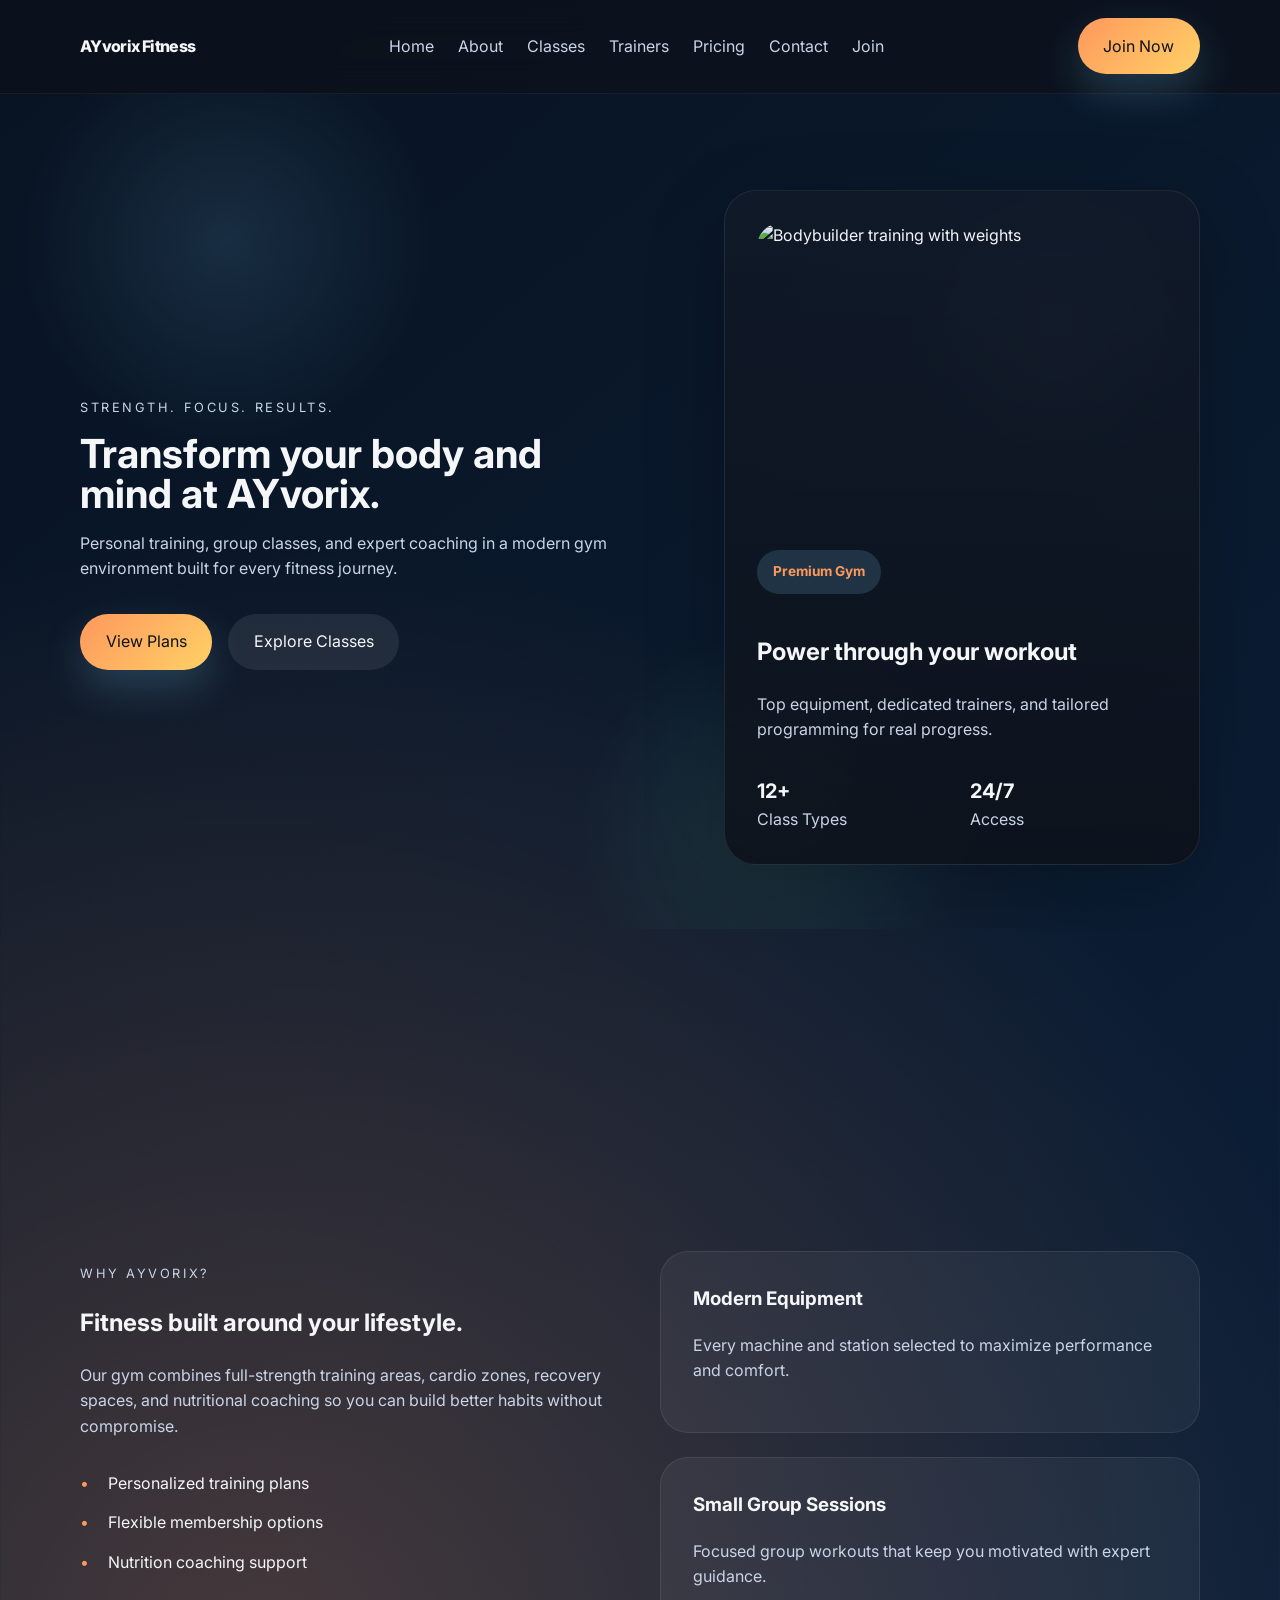
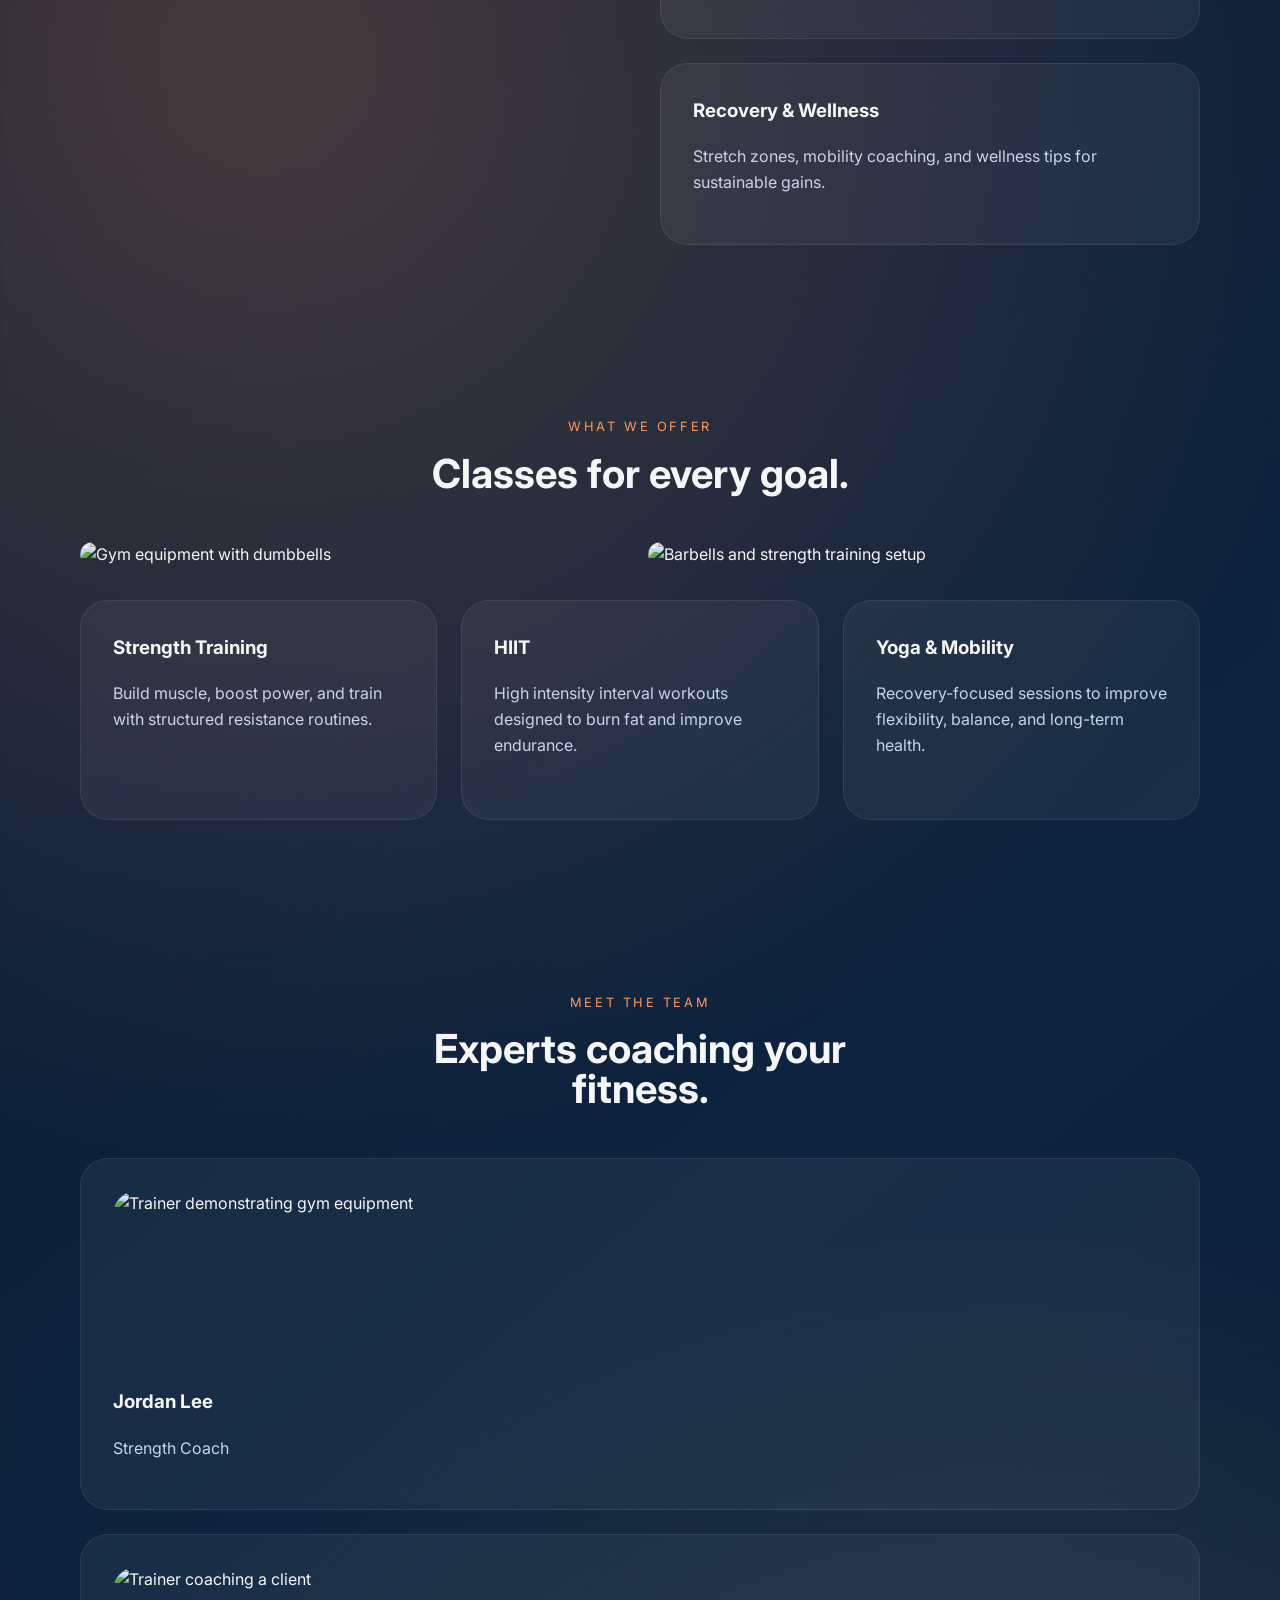
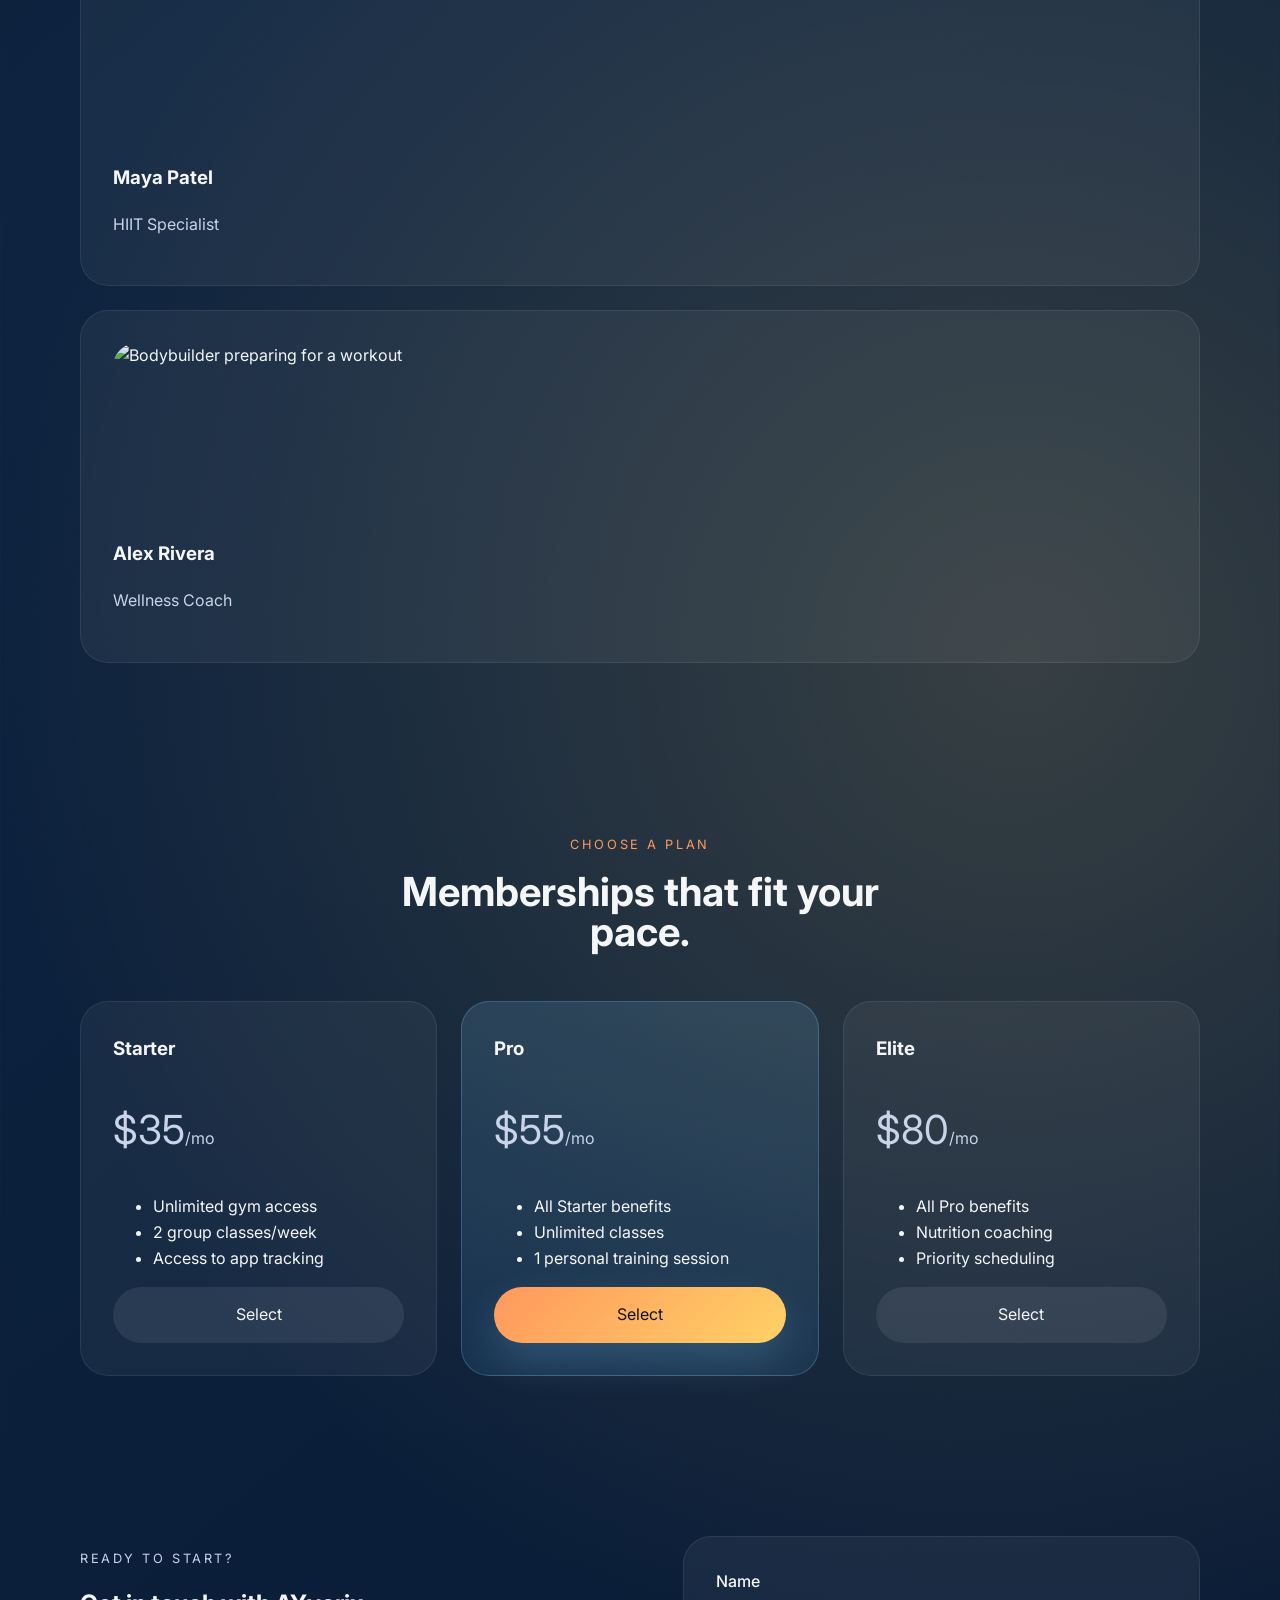
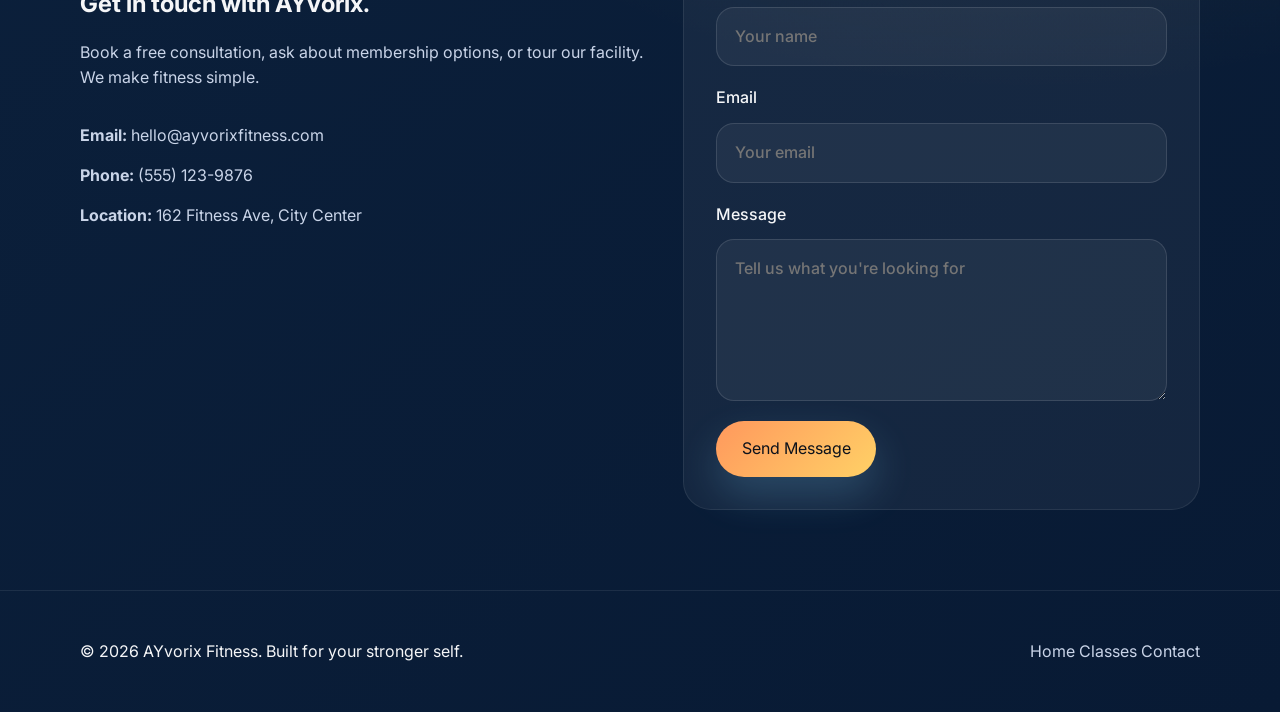
==== index.html @ f3c339c1 "Add files via upload" ====
<!DOCTYPE html>
<html lang="en">

<head>
    <meta charset="UTF-8" />
    <meta name="viewport" content="width=device-width, initial-scale=1.0" />
    <title>AYvorix Fitness</title>
    <link rel="preconnect" href="https://fonts.googleapis.com" />
    <link rel="preconnect" href="https://fonts.gstatic.com" crossorigin />
    <link href="https://fonts.googleapis.com/css2?family=Inter:wght@400;500;600;700;800&display=swap"
        rel="stylesheet" />
    <link rel="stylesheet" href="styles.css" />
</head>

<body>
    <header class="site-header">
        <div class="container header-inner">
            <a href="index.html#home" class="brand">AYvorix Fitness</a>
            <nav class="nav-links">
                <a href="index.html#home">Home</a>
                <a href="index.html#about">About</a>
                <a href="index.html#classes">Classes</a>
                <a href="index.html#trainers">Trainers</a>
                <a href="index.html#pricing">Pricing</a>
                <a href="index.html#contact">Contact</a>
                <a href="join.html">Join</a>
            </nav>
            <a href="join.html" class="btn btn-primary">Join Now</a>
        </div>
    </header>

    <main>
        <section class="hero" id="home">
            <div class="container hero-grid">
                <div class="hero-copy animate">
                    <p class="eyebrow">Strength. Focus. Results.</p>
                    <h1>Transform your body and mind at AYvorix.</h1>
                    <p>Personal training, group classes, and expert coaching in a modern gym environment built for every
                        fitness journey.</p>
                    <div class="hero-actions animate">
                        <a href="#pricing" class="btn btn-primary">View Plans</a>
                        <a href="#classes" class="btn btn-secondary">Explore Classes</a>
                    </div>
                </div>
                <div class="hero-image">
                    <div class="hero-card animate">
                        <img class="hero-photo" src="https://images.unsplash.com/photo-1517964603305-64af3f35a1fb?auto=format&fit=crop&w=900&q=80" alt="Bodybuilder training with weights" />
                        <span class="badge">Premium Gym</span>
                        <h2>Power through your workout</h2>
                        <p>Top equipment, dedicated trainers, and tailored programming for real progress.</p>
                        <div class="hero-info">
                            <div>
                                <strong>12+</strong>
                                <span>Class Types</span>
                            </div>
                            <div>
                                <strong>24/7</strong>
                                <span>Access</span>
                            </div>
                        </div>
                    </div>
                </div>
            </div>
        </section>

        <section class="stats section-bg">
            <div class="container stats-grid animate">
                <div class="stat">
                    <h3>1,200+</h3>
                    <p>Members trained</p>
                </div>
                <div class="stat">
                    <h3>45</h3>
                    <p>Weekly classes</p>
                </div>
                <div class="stat">
                    <h3>30+</h3>
                    <p>Expert coaches</p>
                </div>
            </div>
        </section>

        <section class="about section" id="about">
            <div class="container section-grid animate">
                <div class="section-text">
                    <p class="eyebrow">Why AYvorix?</p>
                    <h2>Fitness built around your lifestyle.</h2>
                    <p>Our gym combines full-strength training areas, cardio zones, recovery spaces, and nutritional
                        coaching so you can build better habits without compromise.</p>
                    <ul class="features-list">
                        <li>Personalized training plans</li>
                        <li>Flexible membership options</li>
                        <li>Nutrition coaching support</li>
                    </ul>
                </div>
                <div class="section-cards animate">
                    <article class="feature-card">
                        <h3>Modern Equipment</h3>
                        <p>Every machine and station selected to maximize performance and comfort.</p>
                    </article>
                    <article class="feature-card">
                        <h3>Small Group Sessions</h3>
                        <p>Focused group workouts that keep you motivated with expert guidance.</p>
                    </article>
                    <article class="feature-card">
                        <h3>Recovery & Wellness</h3>
                        <p>Stretch zones, mobility coaching, and wellness tips for sustainable gains.</p>
                    </article>
                </div>
            </div>
        </section>

        <section class="classes section" id="classes">
            <div class="container">
                <div class="section-header">
                    <p class="eyebrow">What we offer</p>
                    <h2>Classes for every goal.</h2>
                </div>
                <div class="image-strip animate">
                    <img src="https://images.unsplash.com/photo-1517836357463-d25dfeac3438?auto=format&fit=crop&w=800&q=80" alt="Gym equipment with dumbbells" />
                    <img src="https://images.unsplash.com/photo-1571019613914-85e0a9ae1c37?auto=format&fit=crop&w=800&q=80" alt="Barbells and strength training setup" />
                </div>
                <div class="classes-grid animate">
                    <article class="class-card">
                        <h3>Strength Training</h3>
                        <p>Build muscle, boost power, and train with structured resistance routines.</p>
                    </article>
                    <article class="class-card">
                        <h3>HIIT</h3>
                        <p>High intensity interval workouts designed to burn fat and improve endurance.</p>
                    </article>
                    <article class="class-card">
                        <h3>Yoga & Mobility</h3>
                        <p>Recovery-focused sessions to improve flexibility, balance, and long-term health.</p>
                    </article>
                </div>
            </div>
        </section>

        <section class="trainers section" id="trainers">
            <div class="container">
                <div class="section-header">
                    <p class="eyebrow">Meet the team</p>
                    <h2>Experts coaching your fitness.</h2>
                </div>
                <div class="trainers-grid animate">
                    <article class="trainer-card">
                        <img class="trainer-photo" src="https://images.unsplash.com/photo-1517836357463-d25dfeac3438?auto=format&fit=crop&w=800&q=80" alt="Trainer demonstrating gym equipment" />
                        <h3>Jordan Lee</h3>
                        <p>Strength Coach</p>
                    </article>
                    <article class="trainer-card">
                        <img class="trainer-photo" src="https://images.unsplash.com/photo-1517964603305-64af3f35a1fb?auto=format&fit=crop&w=800&q=80" alt="Trainer coaching a client" />
                        <h3>Maya Patel</h3>
                        <p>HIIT Specialist</p>
                    </article>
                    <article class="trainer-card">
                        <img class="trainer-photo" src="https://images.unsplash.com/photo-1508609349937-5ec4a25f5c19?auto=format&fit=crop&w=800&q=80" alt="Bodybuilder preparing for a workout" />
                        <h3>Alex Rivera</h3>
                        <p>Wellness Coach</p>
                    </article>
                </div>
            </div>
        </section>

        <section class="pricing section" id="pricing">
            <div class="container">
                <div class="section-header">
                    <p class="eyebrow">Choose a plan</p>
                    <h2>Memberships that fit your pace.</h2>
                </div>
                <div class="pricing-grid animate">
                    <article class="pricing-card">
                        <h3>Starter</h3>
                        <p class="price">$35<span>/mo</span></p>
                        <ul>
                            <li>Unlimited gym access</li>
                            <li>2 group classes/week</li>
                            <li>Access to app tracking</li>
                        </ul>
                        <button class="btn btn-secondary">Select</button>
                    </article>
                    <article class="pricing-card featured">
                        <h3>Pro</h3>
                        <p class="price">$55<span>/mo</span></p>
                        <ul>
                            <li>All Starter benefits</li>
                            <li>Unlimited classes</li>
                            <li>1 personal training session</li>
                        </ul>
                        <button class="btn btn-primary">Select</button>
                    </article>
                    <article class="pricing-card">
                        <h3>Elite</h3>
                        <p class="price">$80<span>/mo</span></p>
                        <ul>
                            <li>All Pro benefits</li>
                            <li>Nutrition coaching</li>
                            <li>Priority scheduling</li>
                        </ul>
                        <button class="btn btn-secondary">Select</button>
                    </article>
                </div>
            </div>
        </section>

        <section class="contact section" id="contact">
            <div class="container contact-grid animate">
                <div class="contact-copy animate">
                    <p class="eyebrow">Ready to start?</p>
                    <h2>Get in touch with AYvorix.</h2>
                    <p>Book a free consultation, ask about membership options, or tour our facility. We make fitness
                        simple.</p>
                    <ul class="contact-list">
                        <li><strong>Email:</strong> hello@ayvorixfitness.com</li>
                        <li><strong>Phone:</strong> (555) 123-9876</li>
                        <li><strong>Location:</strong> 162 Fitness Ave, City Center</li>
                    </ul>
                </div>
                <form class="contact-form animate" id="contactForm">
                    <label>
                        Name
                        <input type="text" name="name" placeholder="Your name" required />
                    </label>
                    <label>
                        Email
                        <input type="email" name="email" placeholder="Your email" required />
                    </label>
                    <label>
                        Message
                        <textarea name="message" placeholder="Tell us what you're looking for" rows="5"
                            required></textarea>
                    </label>
                    <button type="submit" class="btn btn-primary">Send Message</button>
                </form>
            </div>
        </section>
    </main>

    <footer class="site-footer">
        <div class="container footer-inner">
            <p>© 2026 AYvorix Fitness. Built for your stronger self.</p>
            <div class="footer-links">
                <a href="#home">Home</a>
                <a href="#classes">Classes</a>
                <a href="#contact">Contact</a>
            </div>
        </div>
    </footer>

    <script src="script.js"></script>
</body>

</html>
---- styles.css ----
:root {
    color-scheme: dark;
    --bg: #081322;
    --surface: #101d3c;
    --surface-soft: #172c55;
    --text: #f5f6f8;
    --muted: #c9d4e8;
    --accent: #ff985d;
    --accent-strong: #ffd166;
    --accent-soft: rgba(255, 152, 93, 0.16);
    --success: #56d9a6;
    --shadow: 0 24px 80px rgba(0, 0, 0, 0.22);
    font-family: 'Inter', sans-serif;
}

* {
    box-sizing: border-box;
}

html {
    scroll-behavior: smooth;
}

html,
body {
    margin: 0;
    min-height: 100%;
    background:
        radial-gradient(circle at 20% 30%, rgba(255, 152, 93, 0.24), transparent 28%),
        radial-gradient(circle at 80% 70%, rgba(255, 209, 102, 0.18), transparent 26%),
        linear-gradient(140deg, #081322 0%, #0d233f 52%, #081a34 100%);
    color: var(--text);
    overflow-x: hidden;
}

body.page-loaded {
    background-position: 0 0;
}

body {
    animation: bgShift 14s ease-in-out infinite alternate;
}

@keyframes bgShift {
    from {
        background-position: 0 0, 100% 100%;
    }

    to {
        background-position: 5% 5%, 95% 95%;
    }
}

body {
    line-height: 1.6;
}

img {
    max-width: 100%;
    display: block;
}

button,
input,
textarea {
    font: inherit;
}

.container {
    width: min(1120px, calc(100% - 3rem));
    margin: 0 auto;
}

.site-header {
    position: sticky;
    top: 0;
    z-index: 20;
    backdrop-filter: blur(18px);
    background: rgba(13, 18, 27, 0.76);
    border-bottom: 1px solid rgba(255, 255, 255, 0.05);
}

.header-inner {
    display: flex;
    align-items: center;
    justify-content: space-between;
    gap: 1.5rem;
    padding: 1.15rem 0;
}

.brand {
    color: var(--text);
    text-decoration: none;
    font-weight: 800;
    letter-spacing: -0.04em;
}

.nav-links {
    display: flex;
    align-items: center;
    gap: 1.5rem;
    flex-wrap: wrap;
}

.nav-links a,
.footer-links a {
    color: var(--muted);
    text-decoration: none;
    transition: color 0.2s ease;
}

.nav-links a:hover,
.footer-links a:hover {
    color: var(--text);
}

.btn {

    text-decoration: none;
    border: none;
    border-radius: 999px;
    padding: 0.95rem 1.6rem;
    cursor: pointer;
    transition: transform 0.2s ease, box-shadow 0.2s ease, background 0.2s ease, filter 0.2s ease;
}

.btn:hover {
    transform: translateY(-2px) scale(1.01);
    box-shadow: 0 22px 40px rgba(132, 213, 255, 0.24);
}

.btn:active {
    transform: translateY(0) scale(0.99);
}

.btn-primary {
    background: linear-gradient(135deg, var(--accent), var(--accent-strong));
    color: #0d121b;
    box-shadow: 0 18px 40px rgba(132, 213, 255, 0.2);
}

.btn-secondary {
    background: rgba(255, 255, 255, 0.08);
    color: var(--text);
}

.hero {
    padding: 6rem 0 4rem;
}

.hero-grid {
    display: grid;
    grid-template-columns: 1.25fr 1fr;
    align-items: center;
    gap: 3rem;
}

.hero {
    position: relative;
    overflow: hidden;
}

.hero::before {
    content: '';
    position: absolute;
    inset: 0;
    pointer-events: none;
    background: radial-gradient(circle at 20% 20%, rgba(132, 213, 255, 0.16), transparent 16%),
        radial-gradient(circle at 80% 30%, rgba(255, 255, 255, 0.08), transparent 12%),
        radial-gradient(circle at 60% 85%, rgba(86, 217, 166, 0.14), transparent 18%);
    opacity: 0.8;
    transform: scale(1.08);
}

@keyframes floatIn {
    from {
        opacity: 0;
        transform: translateY(2rem) scale(0.98);
    }

    to {
        opacity: 1;
        transform: translateY(0) scale(1);
    }
}

@keyframes pulseGlow {

    0%,
    100% {
        box-shadow: 0 18px 40px rgba(132, 213, 255, 0.18);
    }

    50% {
        box-shadow: 0 26px 52px rgba(132, 213, 255, 0.28);
    }
}

.animate {
    opacity: 0;
    transform: translateY(1.5rem);
    transition: opacity 0.8s ease, transform 0.8s ease;
}

.animate.visible {
    opacity: 1;
    transform: translateY(0);
}

.hero-copy {
    max-width: 34rem;
}

.eyebrow {
    text-transform: uppercase;
    letter-spacing: 0.2em;
    color: var(--accent);
    font-size: 0.8rem;
    margin-bottom: 1rem;
}

.hero h1,
.section-header h2 {
    font-size: clamp(2.5rem, 3vw, 4rem);
    line-height: 1.01;
    margin: 0;
}

.hero p,
.section-text p,
.feature-card p,
.class-card p,
.trainer-card p,
.pricing-card p,
.contact-copy p {
    color: var(--muted);
}

.hero-actions {
    display: flex;
    gap: 1rem;
    flex-wrap: wrap;
    margin-top: 2rem;
}

.hero-image .hero-card {
    background: linear-gradient(180deg, rgba(18, 26, 40, 0.72), rgba(13, 18, 27, 0.9));
    padding: 2rem;
    border-radius: 32px;
    border: 1px solid rgba(255, 255, 255, 0.08);
    box-shadow: var(--shadow);
    will-change: transform, opacity;
}

.hero-photo {
    width: 100%;
    max-width: 100%;
    border-radius: 24px;
    display: block;
    margin-bottom: 1.2rem;
    aspect-ratio: 4 / 3;
    object-fit: cover;
    min-height: 220px;
}

.image-strip {
    display: grid;
    grid-template-columns: repeat(2, minmax(0, 1fr));
    gap: 1rem;
    margin-bottom: 2rem;
}

.image-strip img,
.trainer-photo {
    width: 100%;
    max-width: 100%;
    border-radius: 24px;
    display: block;
    object-fit: cover;
    height: auto;
}

.trainer-photo {
    height: 180px;
    margin-bottom: 1rem;
}

.hero-image .hero-card.animate.visible {
    animation: floatIn 0.9s ease both;
}

.badge {
    display: inline-flex;
    align-items: center;
    gap: 0.5rem;
    background: rgba(132, 213, 255, 0.16);
    color: var(--accent);
    font-size: 0.85rem;
    font-weight: 700;
    padding: 0.7rem 1rem;
    border-radius: 999px;
    margin-bottom: 1.2rem;
}

.hero-info {
    display: grid;
    grid-template-columns: repeat(2, minmax(0, 1fr));
    gap: 1rem;
    margin-top: 2rem;
}

.hero-info strong {
    display: block;
    font-size: 1.25rem;
    color: var(--text);
}

.hero-info span {
    display: block;
    color: var(--muted);
}

.stats {
    padding: 2.5rem 0;
}

.stats-grid {
    display: grid;
    grid-template-columns: repeat(3, minmax(0, 1fr));
    gap: 1rem;
}

.stat {
    transform: translateY(1rem);
    opacity: 0;
}

.stat.visible {
    transform: translateY(0);
    opacity: 1;
    transition: transform 0.7s ease, opacity 0.7s ease;
}

.stat {
    background: rgba(255, 255, 255, 0.05);
    border: 1px solid rgba(255, 255, 255, 0.08);
    border-radius: 24px;
    padding: 1.6rem;
    text-align: center;
}

.stat h3 {
    margin: 0 0 0.5rem;
    font-size: 2rem;
}

.section {
    padding: 5rem 0;
}

.section-grid {
    display: grid;
    grid-template-columns: 1fr 1fr;
    gap: 2.5rem;
    align-items: flex-start;
}

.section-header {
    text-align: center;
    max-width: 34rem;
    margin: 0 auto 3rem;
}

.section-cards {
    display: grid;
    gap: 1.5rem;
}

.feature-card,
.class-card,
.trainer-card,
.pricing-card,
.contact-form {
    background: rgba(255, 255, 255, 0.05);
    border: 1px solid rgba(255, 255, 255, 0.08);
    border-radius: 28px;
    padding: 2rem;
    transform: translateY(1rem);
    opacity: 0;
}

..feature-card.visible,
.class-card.visible,
.trainer-card.visible,
.pricing-card.visible,
.contact-form.visible {
    transform: translateY(0);
    opacity: 1;
    transition: transform 0.65s ease, opacity 0.65s ease;
}

.section-cards.visible .feature-card,
.classes-grid.visible .class-card,
.trainers-grid.visible .trainer-card,
.pricing-grid.visible .pricing-card {
    transform: translateY(0);
    opacity: 1;
    transition: transform 0.65s ease, opacity 0.65s ease;
}

.feature-card h3,
.class-card h3,
.trainer-card h3,
.pricing-card h3 {
    margin-top: 0;
}

.features-list {
    list-style: none;
    padding: 0;
    margin: 2rem 0 0;
    display: grid;
    gap: 0.85rem;
}

.features-list li {
    position: relative;
    padding-left: 1.75rem;
}

.features-list li::before {
    content: '•';
    position: absolute;
    left: 0;
    color: var(--accent);
}

.classes-grid,
.trainers-grid,
.pricing-grid {
    display: grid;
    gap: 1.5rem;
}

.classes-grid {
    grid-template-columns: repeat(3, minmax(0, 1fr));
}

.class-card,
.trainer-card,
.pricing-card {
    min-height: 220px;
}

.pricing-grid {
    grid-template-columns: repeat(3, minmax(0, 1fr));
}

.pricing-card {
    display: flex;
    flex-direction: column;
    justify-content: space-between;
}

.pricing-card.featured {
    background: linear-gradient(180deg, rgba(132, 213, 255, 0.14), rgba(88, 176, 255, 0.11));
    border-color: rgba(132, 213, 255, 0.24);
}

.price {
    font-size: 2.5rem;
    margin: 1rem 0;
}

.price span {
    font-size: 1rem;
    color: var(--muted);
}

.contact-grid {
    display: grid;
    grid-template-columns: 1.05fr 0.95fr;
    gap: 2rem;
}

.contact-copy h2,
.contact-form label {
    margin: 0;
}

.contact-list {
    list-style: none;
    padding: 0;
    margin: 2rem 0 0;
    display: grid;
    gap: 0.9rem;
}

.contact-list li {
    color: var(--muted);
}

.contact-form label {
    display: grid;
    gap: 0.75rem;
    margin-bottom: 1.2rem;
    font-weight: 500;
}

.contact-form input,
.contact-form textarea {
    border: 1px solid rgba(255, 255, 255, 0.12);
    border-radius: 18px;
    background: rgba(255, 255, 255, 0.05);
    color: var(--text);
    padding: 1rem 1.1rem;
    width: 100%;
    transition: border-color 0.2s ease, box-shadow 0.2s ease, transform 0.2s ease;
}

.contact-form input:focus,
.contact-form textarea:focus {
    outline: none;
    border-color: rgba(132, 213, 255, 0.38);
    box-shadow: 0 0 0 4px rgba(132, 213, 255, 0.1);
    transform: translateY(-1px);
}

.contact-form input:focus,
.contact-form textarea:focus {
    outline: none;
    border-color: rgba(132, 213, 255, 0.38);
    box-shadow: 0 0 0 4px rgba(132, 213, 255, 0.1);
}

.site-footer {
    padding: 2rem 0;
    border-top: 1px solid rgba(255, 255, 255, 0.08);
}

.footer-inner {
    display: flex;
    align-items: center;
    justify-content: space-between;
    gap: 1rem;
}

@media (max-width: 980px) {

    .hero-grid,
    .section-grid,
    .contact-grid,
    .pricing-grid,
    .classes-grid,
    .stats-grid {
        grid-template-columns: 1fr;
    }

    .header-inner {
        flex-wrap: wrap;
    }

    .footer-inner {
        flex-direction: column;
        align-items: flex-start;
    }
}

@media (max-width: 640px) {
    .nav-links {
        display: none;
    }

    .hero {
        padding-top: 4rem;
    }

    .header-inner {
        justify-content: space-between;
    }

    .btn {
        width: 100%;

        text-decoration: none;
    }

    .hero-actions {
        flex-direction: column;
    }
}

@media (prefers-reduced-motion: reduce) {

    *,
    *::before,
    *::after {
        animation-duration: 0.01ms !important;
        animation-iteration-count: 1 !important;
        transition-duration: 0.01ms !important;
        scroll-behavior: auto !important;
    }
}
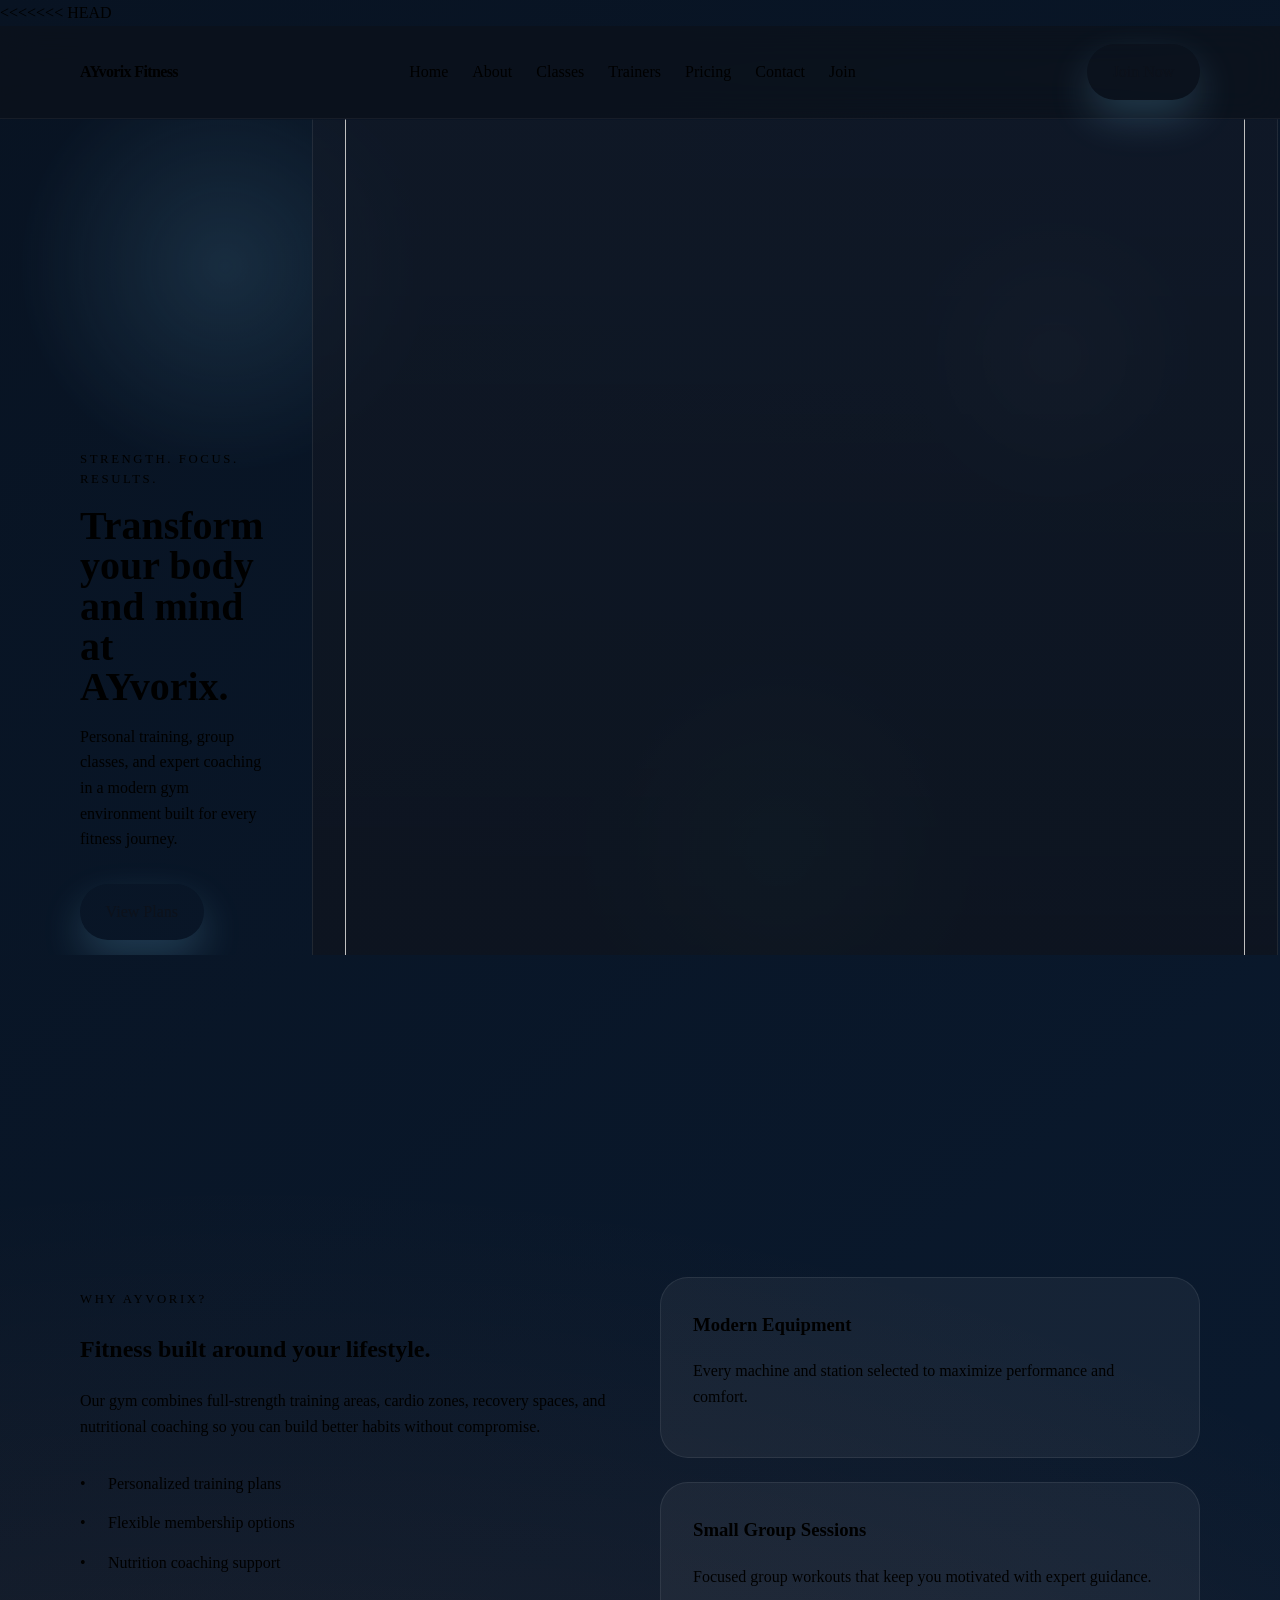
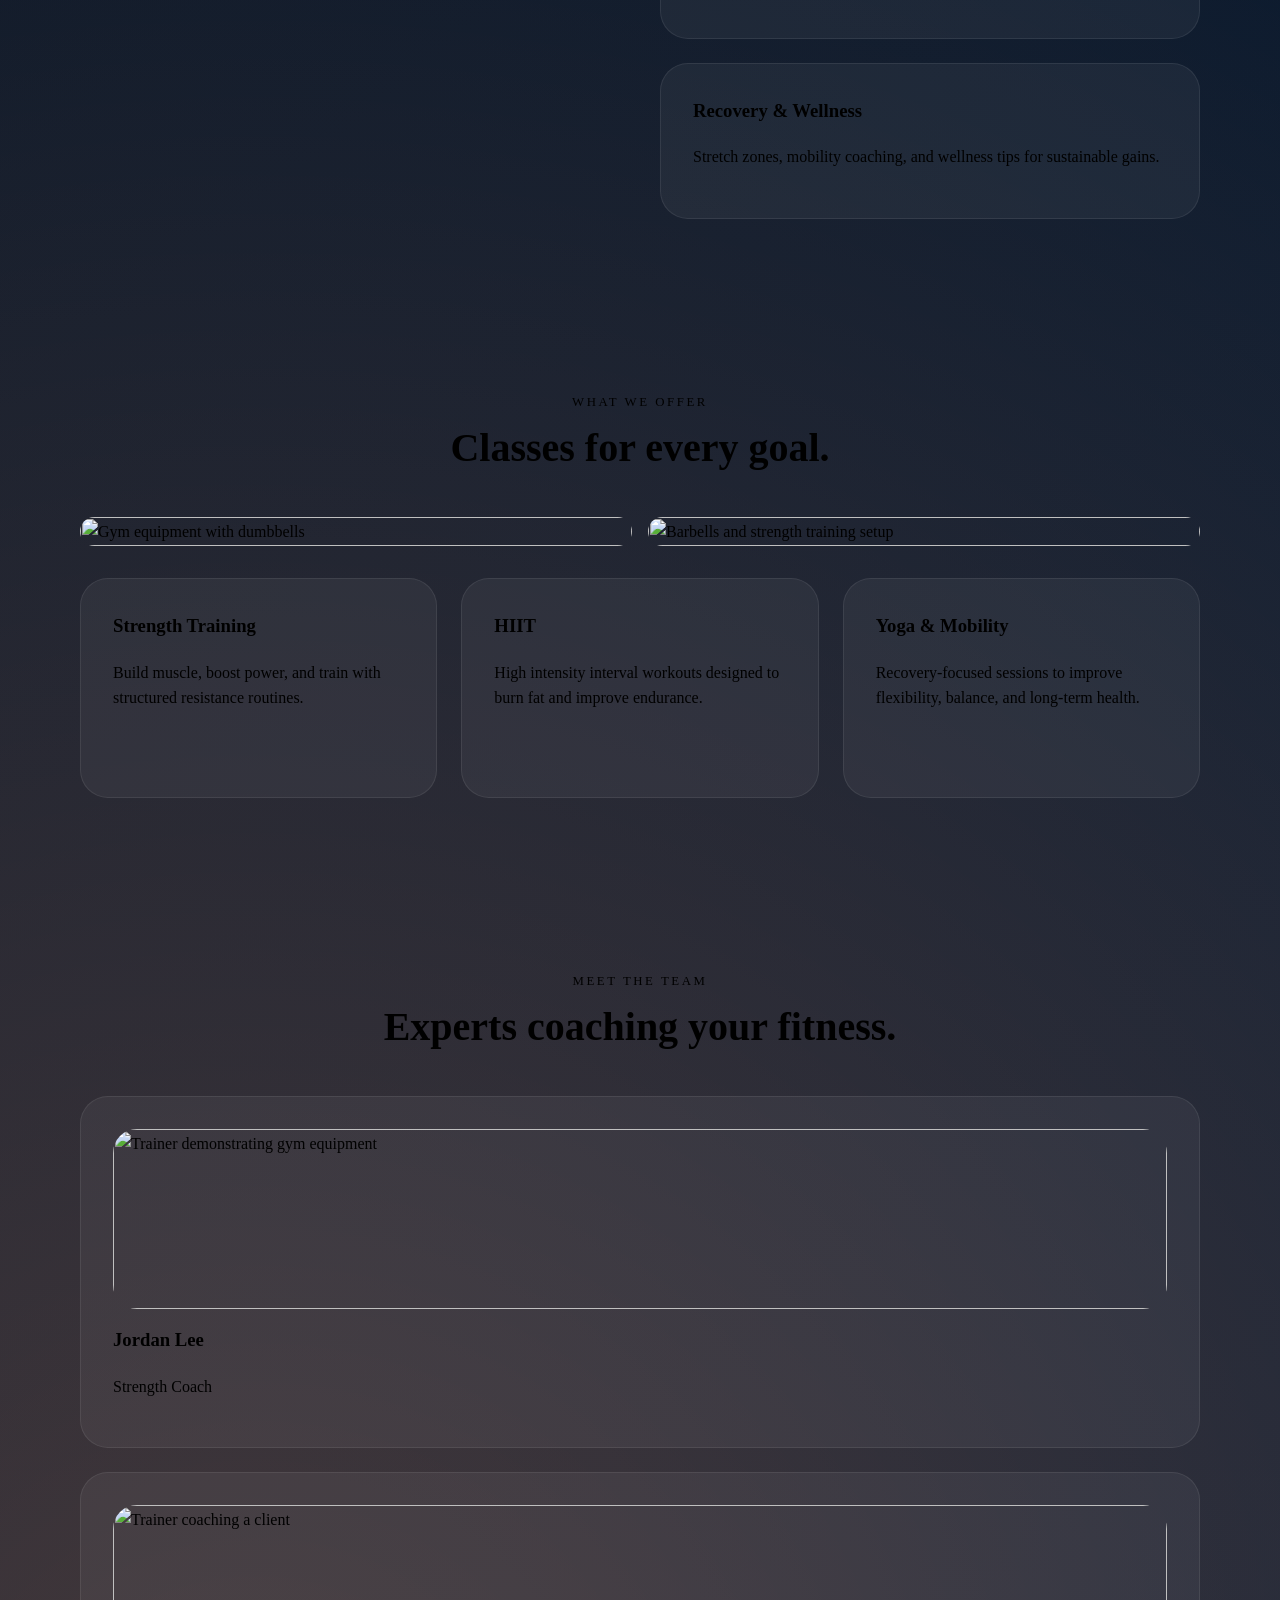
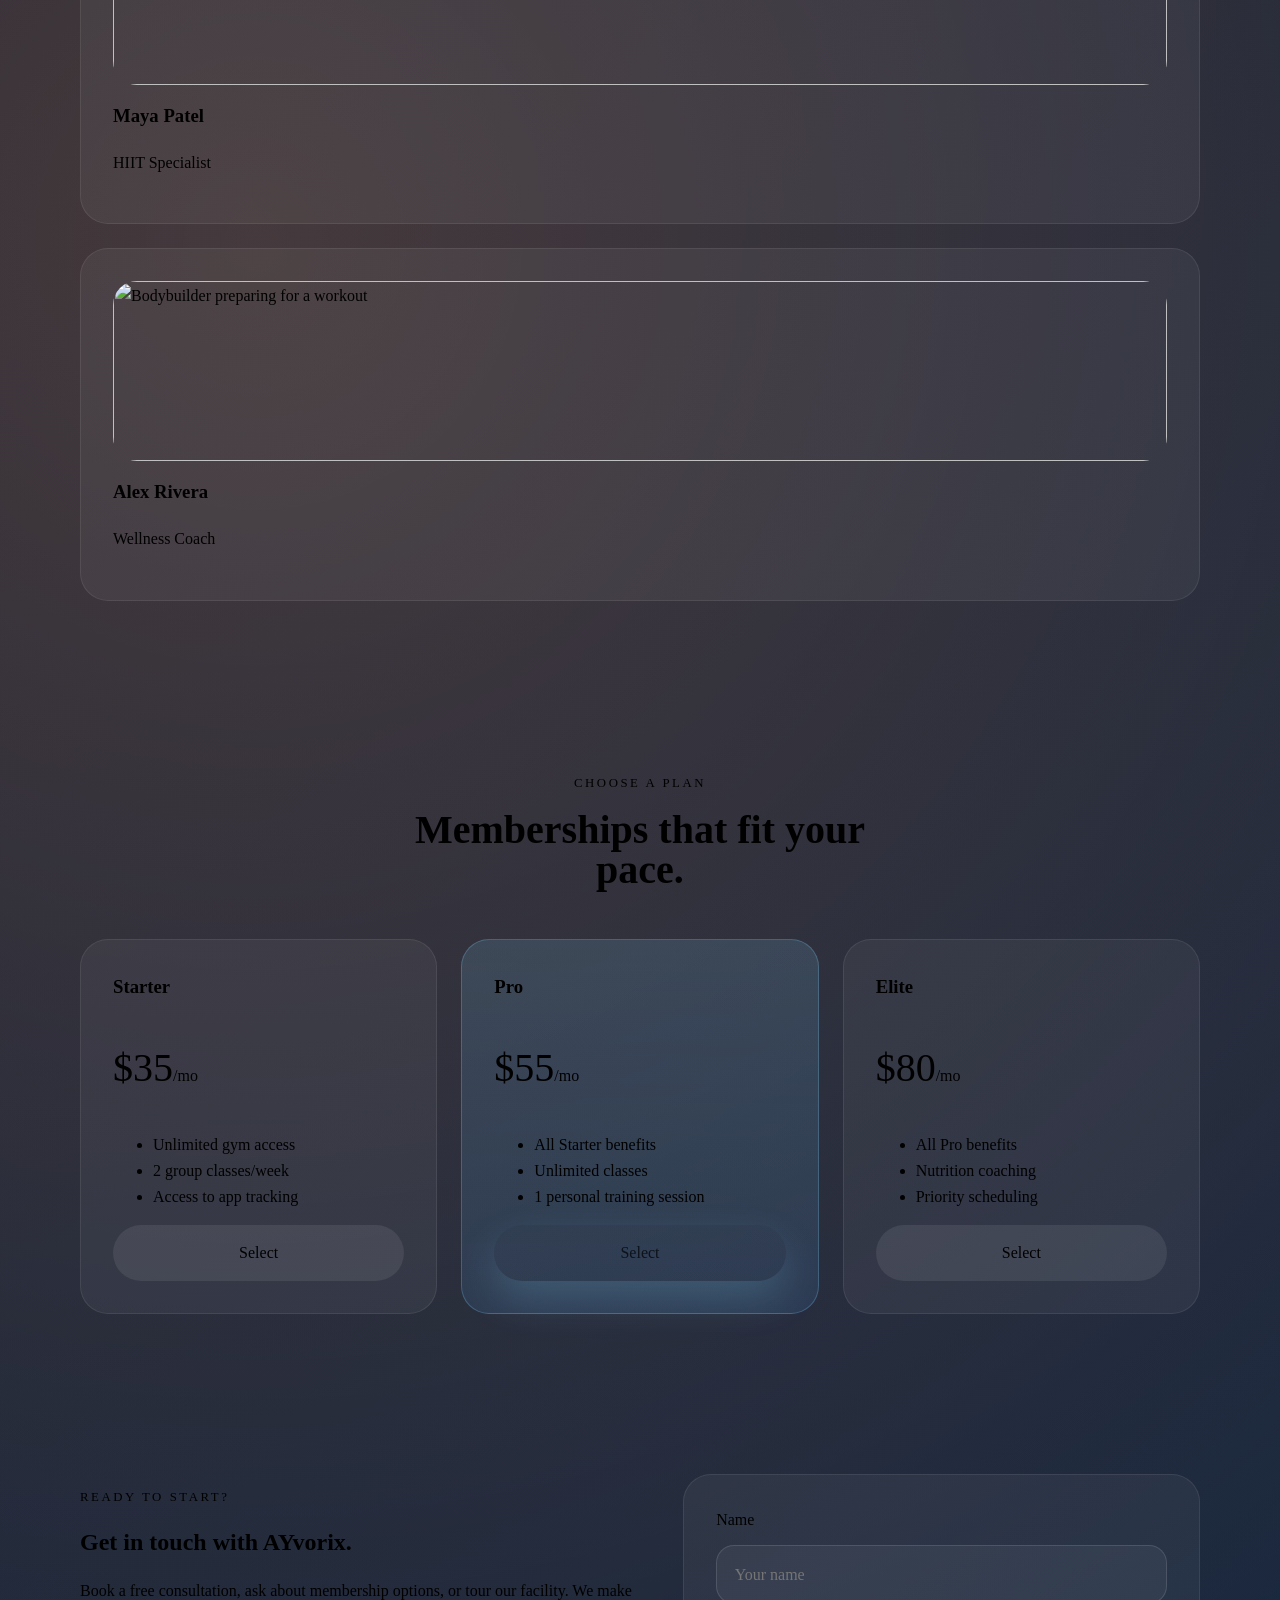
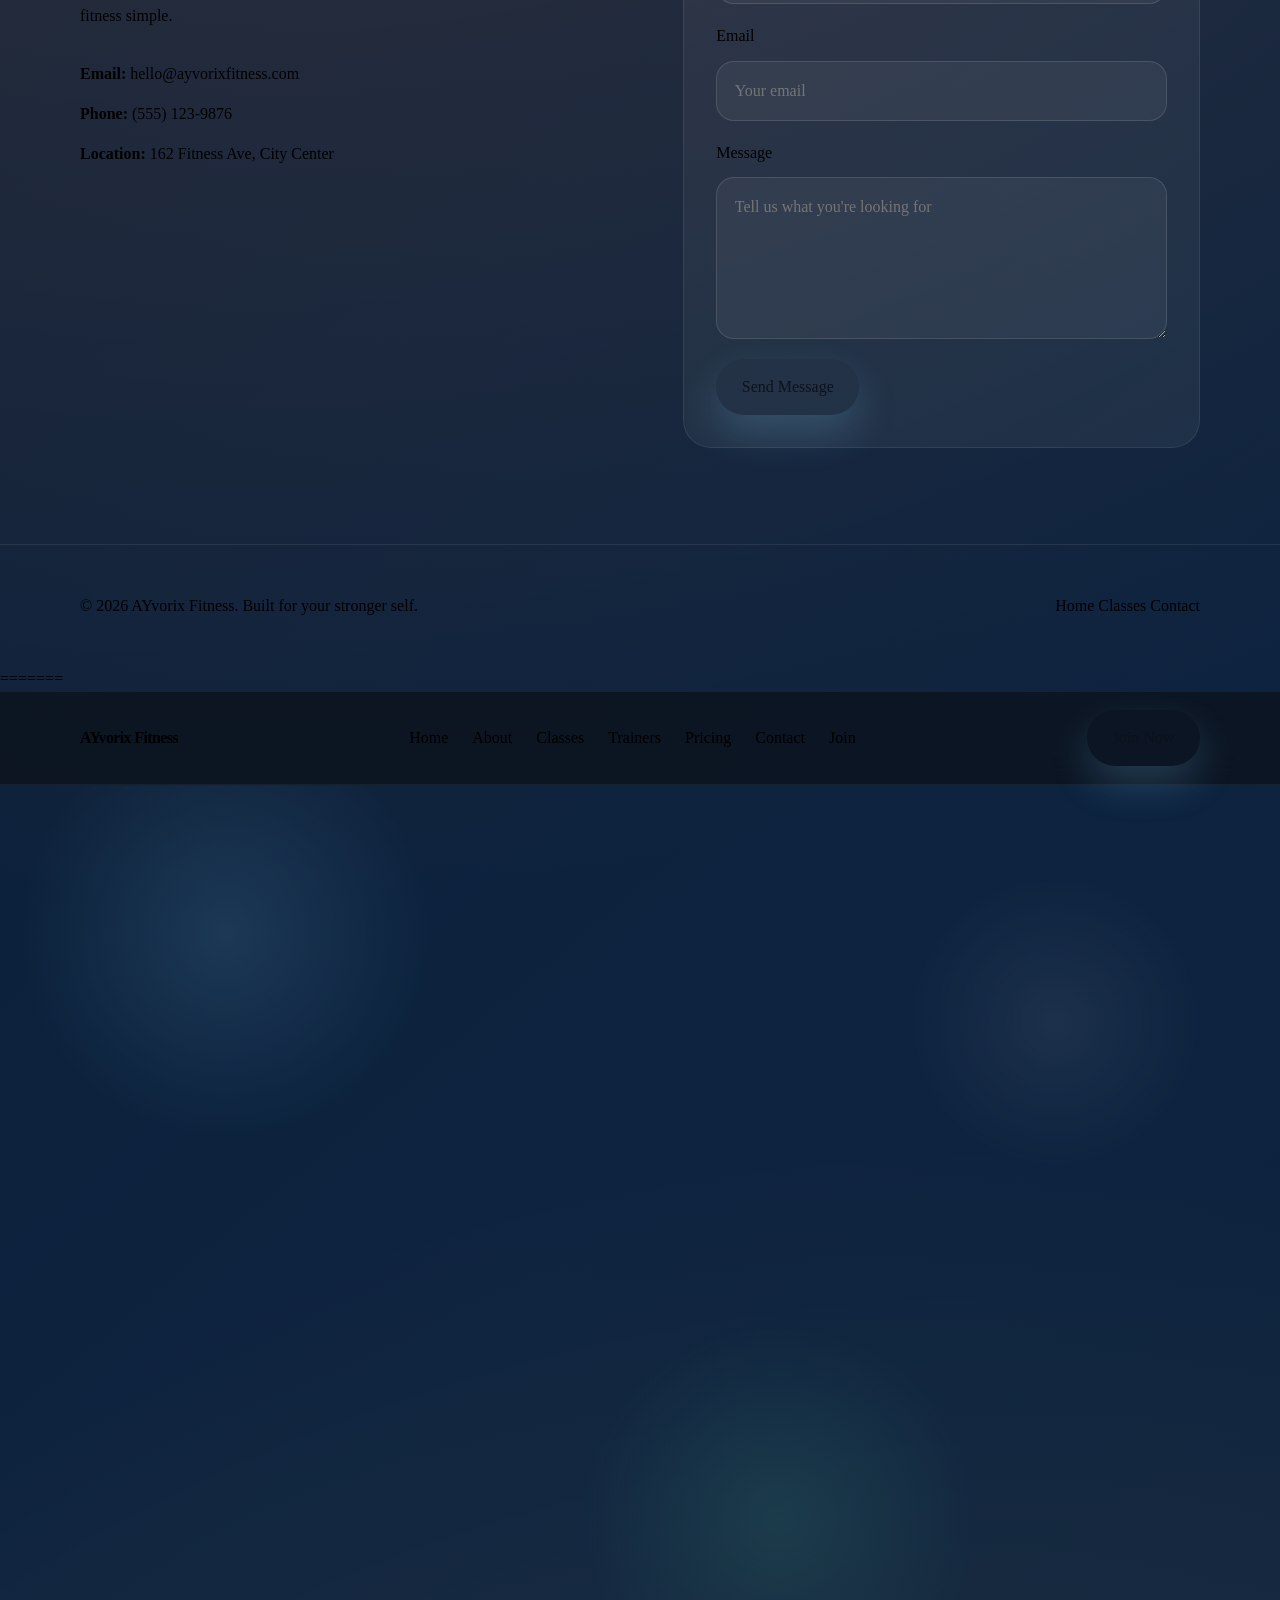
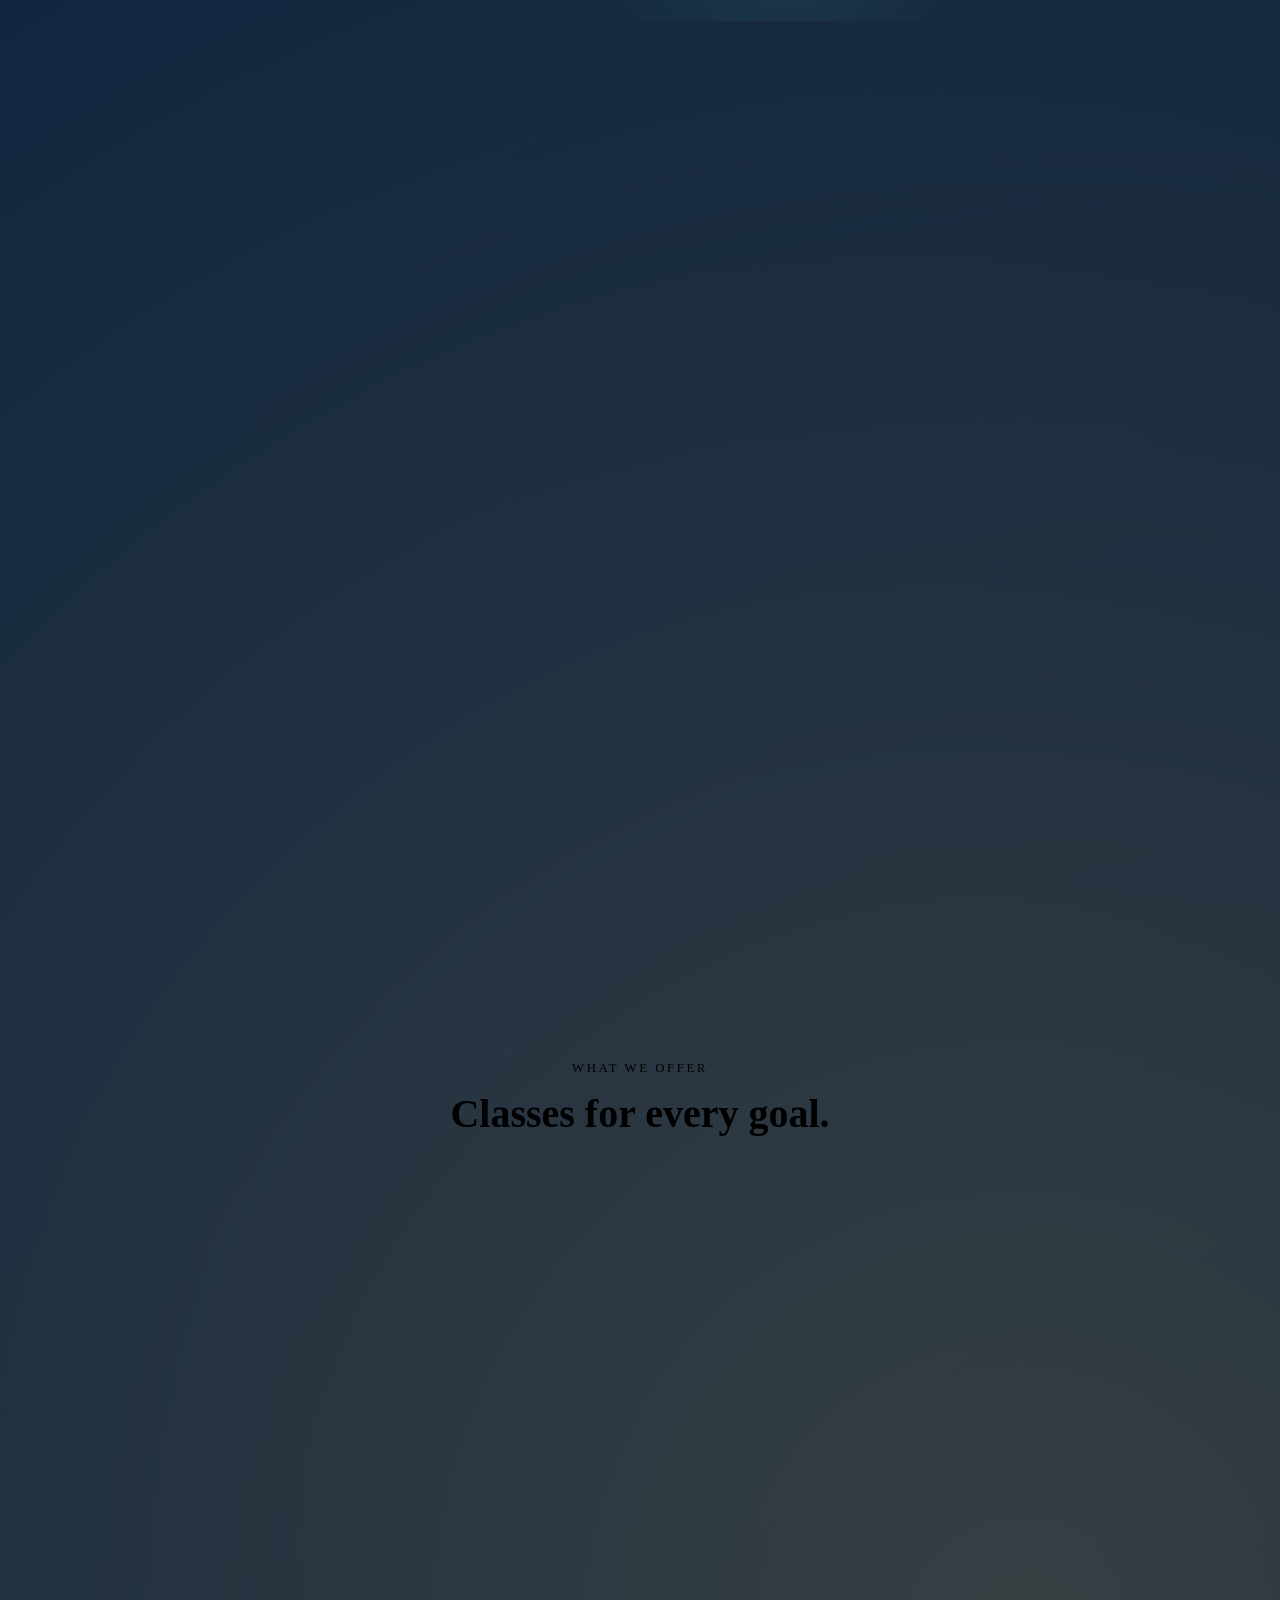
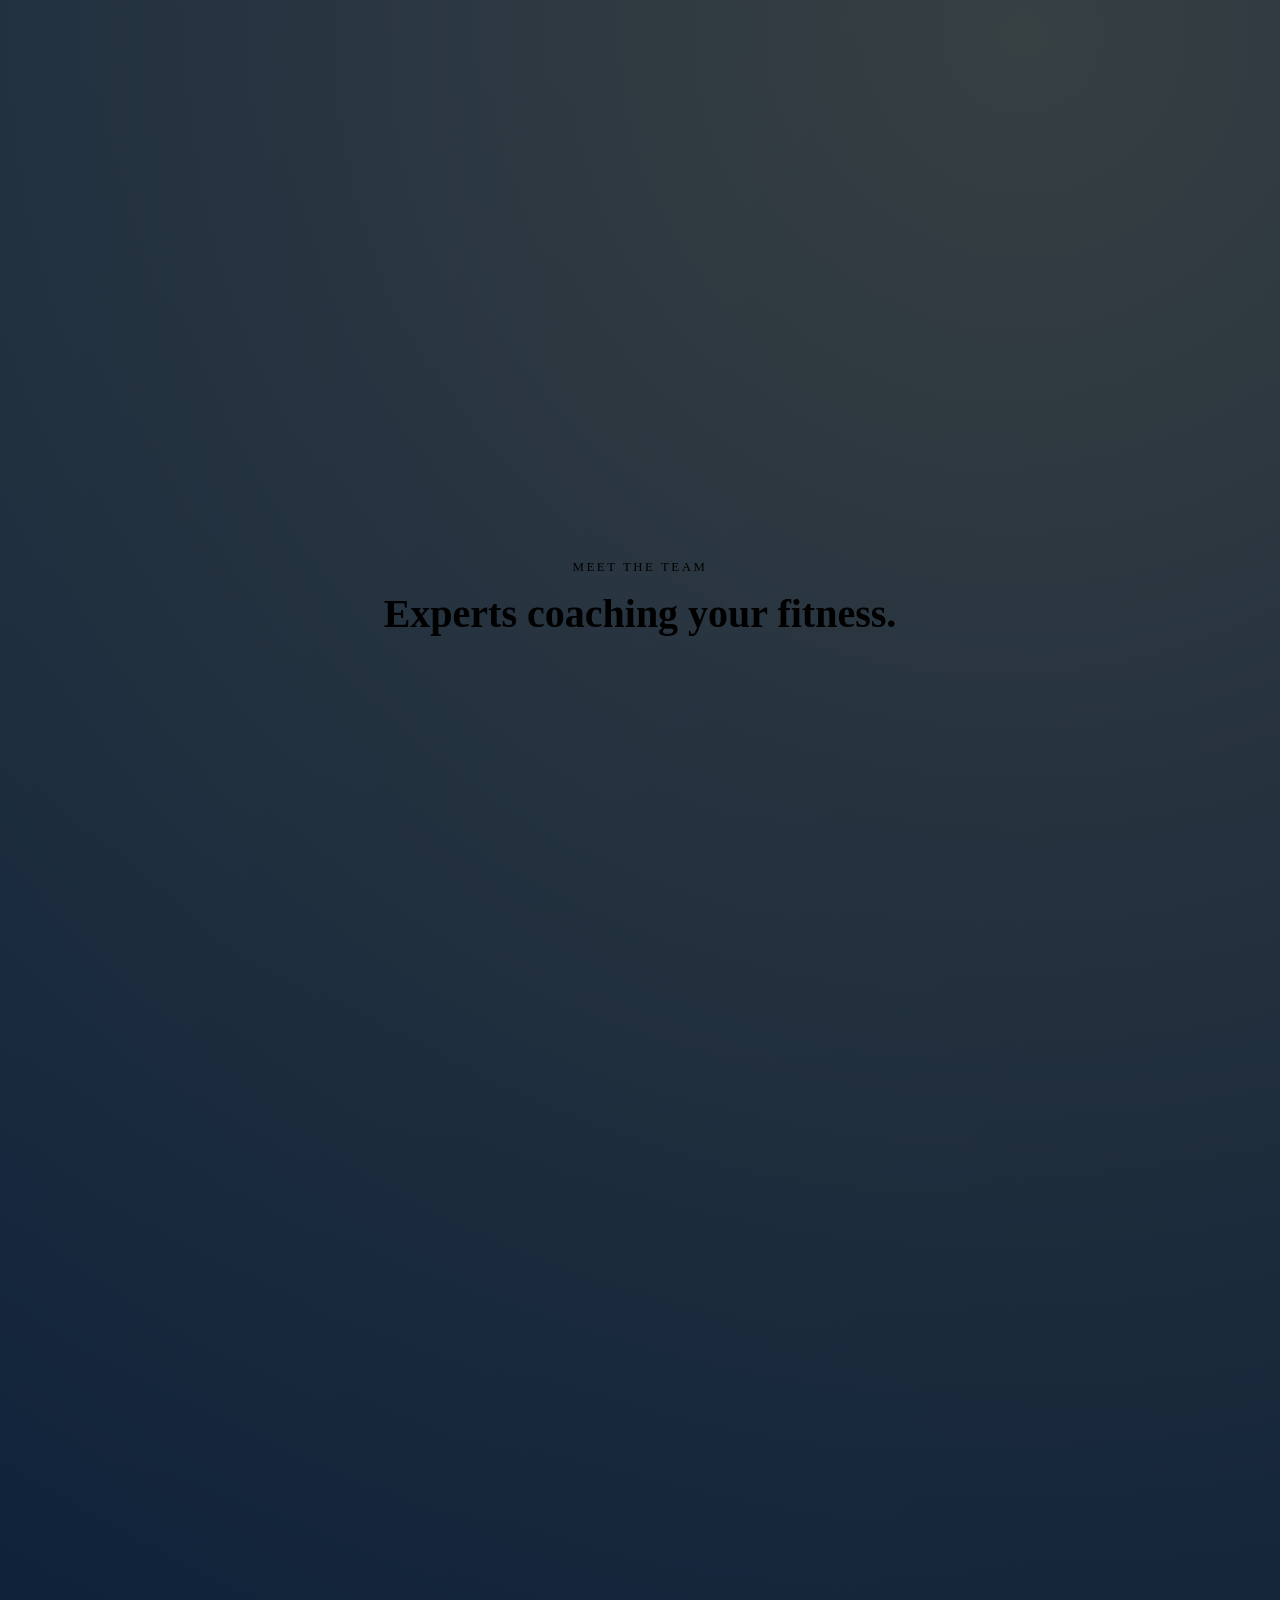
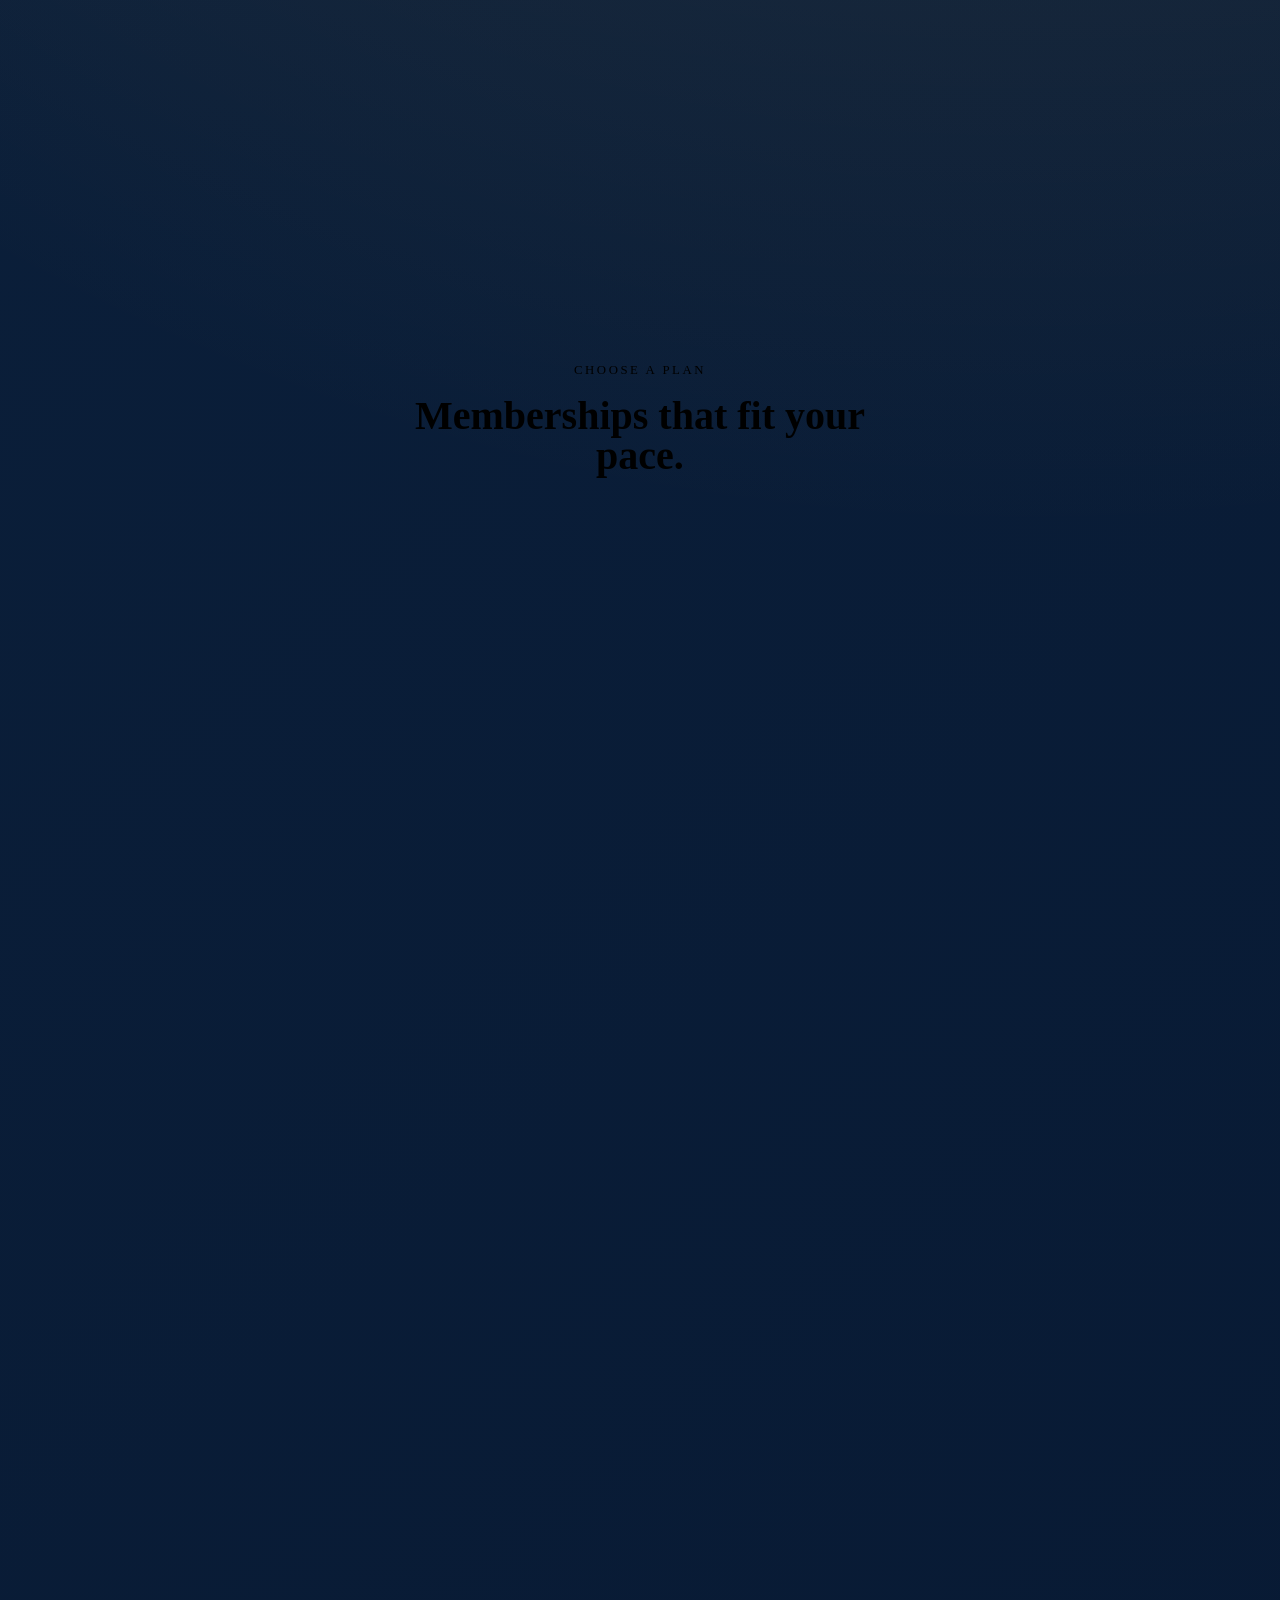
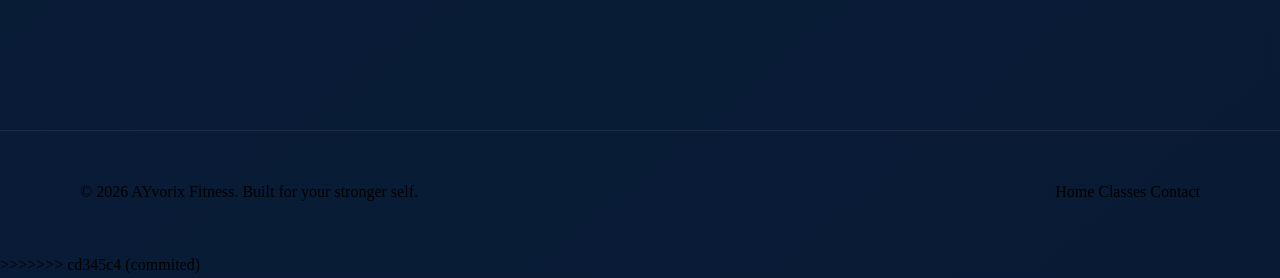
==== commit 203874e0: "commited" ====
--- a/index.html
+++ b/index.html
@@ -1,3 +1,4 @@
+<<<<<<< HEAD
 <!DOCTYPE html>
 <html lang="en">
 
@@ -251,4 +252,259 @@
     <script src="script.js"></script>
 </body>
 
+=======
+<!DOCTYPE html>
+<html lang="en">
+
+<head>
+    <meta charset="UTF-8" />
+    <meta name="viewport" content="width=device-width, initial-scale=1.0" />
+    <title>AYvorix Fitness</title>
+    <link rel="preconnect" href="https://fonts.googleapis.com" />
+    <link rel="preconnect" href="https://fonts.gstatic.com" crossorigin />
+    <link href="https://fonts.googleapis.com/css2?family=Inter:wght@400;500;600;700;800&display=swap"
+        rel="stylesheet" />
+    <link rel="stylesheet" href="styles.css" />
+</head>
+
+<body>
+    <header class="site-header">
+        <div class="container header-inner">
+            <a href="index.html#home" class="brand">AYvorix Fitness</a>
+            <nav class="nav-links">
+                <a href="index.html#home">Home</a>
+                <a href="index.html#about">About</a>
+                <a href="index.html#classes">Classes</a>
+                <a href="index.html#trainers">Trainers</a>
+                <a href="index.html#pricing">Pricing</a>
+                <a href="index.html#contact">Contact</a>
+                <a href="join.html">Join</a>
+            </nav>
+            <a href="join.html" class="btn btn-primary">Join Now</a>
+        </div>
+    </header>
+
+    <main>
+        <section class="hero" id="home">
+            <div class="container hero-grid">
+                <div class="hero-copy animate">
+                    <p class="eyebrow">Strength. Focus. Results.</p>
+                    <h1>Transform your body and mind at AYvorix.</h1>
+                    <p>Personal training, group classes, and expert coaching in a modern gym environment built for every
+                        fitness journey.</p>
+                    <div class="hero-actions animate">
+                        <a href="#pricing" class="btn btn-primary">View Plans</a>
+                        <a href="#classes" class="btn btn-secondary">Explore Classes</a>
+                    </div>
+                </div>
+                <div class="hero-image">
+                    <div class="hero-card animate">
+                        <img class="hero-photo" src="assets/image1.png" alt="Bodybuilder training with weights" />
+                        <span class="badge">Premium Gym</span>
+                        <h2>Power through your workout</h2>
+                        <p>Top equipment, dedicated trainers, and tailored programming for real progress.</p>
+                        <div class="hero-info">
+                            <div>
+                                <strong>12+</strong>
+                                <span>Class Types</span>
+                            </div>
+                            <div>
+                                <strong>24/7</strong>
+                                <span>Access</span>
+                            </div>
+                        </div>
+                    </div>
+                </div>
+            </div>
+        </section>
+
+        <section class="stats section-bg">
+            <div class="container stats-grid animate">
+                <div class="stat">
+                    <h3>1,200+</h3>
+                    <p>Members trained</p>
+                </div>
+                <div class="stat">
+                    <h3>45</h3>
+                    <p>Weekly classes</p>
+                </div>
+                <div class="stat">
+                    <h3>30+</h3>
+                    <p>Expert coaches</p>
+                </div>
+            </div>
+        </section>
+
+        <section class="about section" id="about">
+            <div class="container section-grid animate">
+                <div class="section-text">
+                    <p class="eyebrow">Why AYvorix?</p>
+                    <h2>Fitness built around your lifestyle.</h2>
+                    <p>Our gym combines full-strength training areas, cardio zones, recovery spaces, and nutritional
+                        coaching so you can build better habits without compromise.</p>
+                    <ul class="features-list">
+                        <li>Personalized training plans</li>
+                        <li>Flexible membership options</li>
+                        <li>Nutrition coaching support</li>
+                    </ul>
+                </div>
+                <div class="section-cards animate">
+                    <article class="feature-card">
+                        <h3>Modern Equipment</h3>
+                        <p>Every machine and station selected to maximize performance and comfort.</p>
+                    </article>
+                    <article class="feature-card">
+                        <h3>Small Group Sessions</h3>
+                        <p>Focused group workouts that keep you motivated with expert guidance.</p>
+                    </article>
+                    <article class="feature-card">
+                        <h3>Recovery & Wellness</h3>
+                        <p>Stretch zones, mobility coaching, and wellness tips for sustainable gains.</p>
+                    </article>
+                </div>
+            </div>
+        </section>
+
+        <section class="classes section" id="classes">
+            <div class="container">
+                <div class="section-header">
+                    <p class="eyebrow">What we offer</p>
+                    <h2>Classes for every goal.</h2>
+                </div>
+                <div class="image-strip animate">
+                    <img src="assets/image2.png" alt="Gym equipment with dumbbells" />
+                    <img src="assets/image3.png" alt="Barbells and strength training setup" />
+                </div>
+                <div class="classes-grid animate">
+                    <article class="class-card">
+                        <h3>Strength Training</h3>
+                        <p>Build muscle, boost power, and train with structured resistance routines.</p>
+                    </article>
+                    <article class="class-card">
+                        <h3>HIIT</h3>
+                        <p>High intensity interval workouts designed to burn fat and improve endurance.</p>
+                    </article>
+                    <article class="class-card">
+                        <h3>Yoga & Mobility</h3>
+                        <p>Recovery-focused sessions to improve flexibility, balance, and long-term health.</p>
+                    </article>
+                </div>
+            </div>
+        </section>
+
+        <section class="trainers section" id="trainers">
+            <div class="container">
+                <div class="section-header">
+                    <p class="eyebrow">Meet the team</p>
+                    <h2>Experts coaching your fitness.</h2>
+                </div>
+                <div class="trainers-grid animate">
+                    <article class="trainer-card">
+                        <img class="trainer-photo" src="assets/image4.png" alt="Trainer demonstrating gym equipment" />
+                        <h3>Jordan Lee</h3>
+                        <p>Strength Coach</p>
+                    </article>
+                    <article class="trainer-card">
+                        <img class="trainer-photo" src="assets/image5.png" alt="Trainer coaching a client" />
+                        <h3>Maya Patel</h3>
+                        <p>HIIT Specialist</p>
+                    </article>
+                    <article class="trainer-card">
+                        <img class="trainer-photo" src="assets/image6.png" alt="Bodybuilder preparing for a workout" />
+                        <h3>Alex Rivera</h3>
+                        <p>Wellness Coach</p>
+                    </article>
+                </div>
+            </div>
+        </section>
+
+        <section class="pricing section" id="pricing">
+            <div class="container">
+                <div class="section-header">
+                    <p class="eyebrow">Choose a plan</p>
+                    <h2>Memberships that fit your pace.</h2>
+                </div>
+                <div class="pricing-grid animate">
+                    <article class="pricing-card">
+                        <h3>Starter</h3>
+                        <p class="price">$35<span>/mo</span></p>
+                        <ul>
+                            <li>Unlimited gym access</li>
+                            <li>2 group classes/week</li>
+                            <li>Access to app tracking</li>
+                        </ul>
+                        <button class="btn btn-secondary">Select</button>
+                    </article>
+                    <article class="pricing-card featured">
+                        <h3>Pro</h3>
+                        <p class="price">$55<span>/mo</span></p>
+                        <ul>
+                            <li>All Starter benefits</li>
+                            <li>Unlimited classes</li>
+                            <li>1 personal training session</li>
+                        </ul>
+                        <button class="btn btn-primary">Select</button>
+                    </article>
+                    <article class="pricing-card">
+                        <h3>Elite</h3>
+                        <p class="price">$80<span>/mo</span></p>
+                        <ul>
+                            <li>All Pro benefits</li>
+                            <li>Nutrition coaching</li>
+                            <li>Priority scheduling</li>
+                        </ul>
+                        <button class="btn btn-secondary">Select</button>
+                    </article>
+                </div>
+            </div>
+        </section>
+
+        <section class="contact section" id="contact">
+            <div class="container contact-grid animate">
+                <div class="contact-copy animate">
+                    <p class="eyebrow">Ready to start?</p>
+                    <h2>Get in touch with AYvorix.</h2>
+                    <p>Book a free consultation, ask about membership options, or tour our facility. We make fitness
+                        simple.</p>
+                    <ul class="contact-list">
+                        <li><strong>Email:</strong> hello@ayvorixfitness.com</li>
+                        <li><strong>Phone:</strong> (555) 123-9876</li>
+                        <li><strong>Location:</strong> 162 Fitness Ave, City Center</li>
+                    </ul>
+                </div>
+                <form class="contact-form animate" id="contactForm">
+                    <label>
+                        Name
+                        <input type="text" name="name" placeholder="Your name" required />
+                    </label>
+                    <label>
+                        Email
+                        <input type="email" name="email" placeholder="Your email" required />
+                    </label>
+                    <label>
+                        Message
+                        <textarea name="message" placeholder="Tell us what you're looking for" rows="5"
+                            required></textarea>
+                    </label>
+                    <button type="submit" class="btn btn-primary">Send Message</button>
+                </form>
+            </div>
+        </section>
+    </main>
+
+    <footer class="site-footer">
+        <div class="container footer-inner">
+            <p>© 2026 AYvorix Fitness. Built for your stronger self.</p>
+            <div class="footer-links">
+                <a href="#home">Home</a>
+                <a href="#classes">Classes</a>
+                <a href="#contact">Contact</a>
+            </div>
+        </div>
+    </footer>
+
+    <script src="script.js"></script>
+</body>
+
+>>>>>>> cd345c4 (commited)
 </html>
--- a/styles.css
+++ b/styles.css
@@ -1,3 +1,4 @@
+<<<<<<< HEAD
 :root {
     color-scheme: dark;
     --bg: #081322;
@@ -600,4 +601,611 @@
         transition-duration: 0.01ms !important;
         scroll-behavior: auto !important;
     }
+=======
+:root {
+    color-scheme: dark;
+    --bg: #081322;
+    --surface: #101d3c;
+    --surface-soft: #172c55;
+    --text: #f5f6f8;
+    --muted: #c9d4e8;
+    --accent: #ff985d;
+    --accent-strong: #ffd166;
+    --accent-soft: rgba(255, 152, 93, 0.16);
+    --success: #56d9a6;
+    --shadow: 0 24px 80px rgba(0, 0, 0, 0.22);
+    font-family: 'Inter', sans-serif;
+}
+
+* {
+    box-sizing: border-box;
+}
+
+html {
+    scroll-behavior: smooth;
+}
+
+html,
+body {
+    margin: 0;
+    min-height: 100%;
+    background:
+        radial-gradient(circle at 20% 30%, rgba(255, 152, 93, 0.24), transparent 28%),
+        radial-gradient(circle at 80% 70%, rgba(255, 209, 102, 0.18), transparent 26%),
+        linear-gradient(140deg, #081322 0%, #0d233f 52%, #081a34 100%);
+    color: var(--text);
+    overflow-x: hidden;
+}
+
+body.page-loaded {
+    background-position: 0 0;
+}
+
+body {
+    animation: bgShift 14s ease-in-out infinite alternate;
+}
+
+@keyframes bgShift {
+    from {
+        background-position: 0 0, 100% 100%;
+    }
+
+    to {
+        background-position: 5% 5%, 95% 95%;
+    }
+}
+
+body {
+    line-height: 1.6;
+}
+
+img {
+    max-width: 100%;
+    width: auto;
+    height: auto;
+    display: block;
+}
+
+button,
+input,
+textarea {
+    font: inherit;
+}
+
+.container {
+    width: min(1120px, calc(100% - 3rem));
+    margin: 0 auto;
+}
+
+.site-header {
+    position: sticky;
+    top: 0;
+    z-index: 20;
+    backdrop-filter: blur(18px);
+    background: rgba(13, 18, 27, 0.76);
+    border-bottom: 1px solid rgba(255, 255, 255, 0.05);
+}
+
+.header-inner {
+    display: flex;
+    align-items: center;
+    justify-content: space-between;
+    gap: 1.5rem;
+    padding: 1.15rem 0;
+}
+
+.brand {
+    color: var(--text);
+    text-decoration: none;
+    font-weight: 800;
+    letter-spacing: -0.04em;
+}
+
+.nav-links {
+    display: flex;
+    align-items: center;
+    gap: 1.5rem;
+    flex-wrap: wrap;
+}
+
+.nav-links a,
+.footer-links a {
+    color: var(--muted);
+    text-decoration: none;
+    transition: color 0.2s ease;
+}
+
+.nav-links a:hover,
+.footer-links a:hover {
+    color: var(--text);
+}
+
+.btn {
+
+    text-decoration: none;
+    border: none;
+    border-radius: 999px;
+    padding: 0.95rem 1.6rem;
+    cursor: pointer;
+    transition: transform 0.2s ease, box-shadow 0.2s ease, background 0.2s ease, filter 0.2s ease;
+}
+
+.btn:hover {
+    transform: translateY(-2px) scale(1.01);
+    box-shadow: 0 22px 40px rgba(132, 213, 255, 0.24);
+}
+
+.btn:active {
+    transform: translateY(0) scale(0.99);
+}
+
+.btn-primary {
+    background: linear-gradient(135deg, var(--accent), var(--accent-strong));
+    color: #0d121b;
+    box-shadow: 0 18px 40px rgba(132, 213, 255, 0.2);
+}
+
+.btn-secondary {
+    background: rgba(255, 255, 255, 0.08);
+    color: var(--text);
+}
+
+.hero {
+    padding: 6rem 0 4rem;
+}
+
+.hero-grid {
+    display: grid;
+    grid-template-columns: 1.25fr 1fr;
+    align-items: center;
+    gap: 3rem;
+}
+
+.hero {
+    position: relative;
+    overflow: hidden;
+}
+
+.hero::before {
+    content: '';
+    position: absolute;
+    inset: 0;
+    pointer-events: none;
+    background: radial-gradient(circle at 20% 20%, rgba(132, 213, 255, 0.16), transparent 16%),
+        radial-gradient(circle at 80% 30%, rgba(255, 255, 255, 0.08), transparent 12%),
+        radial-gradient(circle at 60% 85%, rgba(86, 217, 166, 0.14), transparent 18%);
+    opacity: 0.8;
+    transform: scale(1.08);
+}
+
+@keyframes floatIn {
+    from {
+        opacity: 0;
+        transform: translateY(2rem) scale(0.98);
+    }
+
+    to {
+        opacity: 1;
+        transform: translateY(0) scale(1);
+    }
+}
+
+@keyframes pulseGlow {
+
+    0%,
+    100% {
+        box-shadow: 0 18px 40px rgba(132, 213, 255, 0.18);
+    }
+
+    50% {
+        box-shadow: 0 26px 52px rgba(132, 213, 255, 0.28);
+    }
+}
+
+.animate {
+    opacity: 0;
+    transform: translateY(1.5rem);
+    transition: opacity 0.8s ease, transform 0.8s ease;
+}
+
+.animate.visible {
+    opacity: 1;
+    transform: translateY(0);
+}
+
+.hero-copy {
+    max-width: 34rem;
+}
+
+.eyebrow {
+    text-transform: uppercase;
+    letter-spacing: 0.2em;
+    color: var(--accent);
+    font-size: 0.8rem;
+    margin-bottom: 1rem;
+}
+
+.hero h1,
+.section-header h2 {
+    font-size: clamp(2.5rem, 3vw, 4rem);
+    line-height: 1.01;
+    margin: 0;
+}
+
+.hero p,
+.section-text p,
+.feature-card p,
+.class-card p,
+.trainer-card p,
+.pricing-card p,
+.contact-copy p {
+    color: var(--muted);
+}
+
+.hero-actions {
+    display: flex;
+    gap: 1rem;
+    flex-wrap: wrap;
+    margin-top: 2rem;
+}
+
+.hero-image .hero-card {
+    background: linear-gradient(180deg, rgba(18, 26, 40, 0.72), rgba(13, 18, 27, 0.9));
+    padding: 2rem;
+    border-radius: 32px;
+    border: 1px solid rgba(255, 255, 255, 0.08);
+    box-shadow: var(--shadow);
+    will-change: transform, opacity;
+}
+
+.hero-photo {
+    width: 100%;
+    max-width: 100%;
+    border-radius: 24px;
+    display: block;
+    margin-bottom: 1.2rem;
+    object-fit: cover;
+    height: auto;
+    image-rendering: auto;
+}
+
+.image-strip {
+    display: grid;
+    grid-template-columns: repeat(2, minmax(0, 1fr));
+    gap: 1rem;
+    margin-bottom: 2rem;
+}
+
+.image-strip img,
+.trainer-photo {
+    width: 100%;
+    max-width: 100%;
+    border-radius: 24px;
+    display: block;
+    object-fit: cover;
+    height: auto;
+    image-rendering: auto;
+}
+
+.trainer-photo {
+    max-height: 280px;
+    margin-bottom: 1rem;
+}
+
+.hero-image .hero-card.animate.visible {
+    animation: floatIn 0.9s ease both;
+}
+
+.badge {
+    display: inline-flex;
+    align-items: center;
+    gap: 0.5rem;
+    background: rgba(132, 213, 255, 0.16);
+    color: var(--accent);
+    font-size: 0.85rem;
+    font-weight: 700;
+    padding: 0.7rem 1rem;
+    border-radius: 999px;
+    margin-bottom: 1.2rem;
+}
+
+.hero-info {
+    display: grid;
+    grid-template-columns: repeat(2, minmax(0, 1fr));
+    gap: 1rem;
+    margin-top: 2rem;
+}
+
+.hero-info strong {
+    display: block;
+    font-size: 1.25rem;
+    color: var(--text);
+}
+
+.hero-info span {
+    display: block;
+    color: var(--muted);
+}
+
+.stats {
+    padding: 2.5rem 0;
+}
+
+.stats-grid {
+    display: grid;
+    grid-template-columns: repeat(3, minmax(0, 1fr));
+    gap: 1rem;
+}
+
+.stat {
+    transform: translateY(1rem);
+    opacity: 0;
+}
+
+.stat.visible {
+    transform: translateY(0);
+    opacity: 1;
+    transition: transform 0.7s ease, opacity 0.7s ease;
+}
+
+.stat {
+    background: rgba(255, 255, 255, 0.05);
+    border: 1px solid rgba(255, 255, 255, 0.08);
+    border-radius: 24px;
+    padding: 1.6rem;
+    text-align: center;
+}
+
+.stat h3 {
+    margin: 0 0 0.5rem;
+    font-size: 2rem;
+}
+
+.section {
+    padding: 5rem 0;
+}
+
+.section-grid {
+    display: grid;
+    grid-template-columns: 1fr 1fr;
+    gap: 2.5rem;
+    align-items: flex-start;
+}
+
+.section-header {
+    text-align: center;
+    max-width: 34rem;
+    margin: 0 auto 3rem;
+}
+
+.section-cards {
+    display: grid;
+    gap: 1.5rem;
+}
+
+.feature-card,
+.class-card,
+.trainer-card,
+.pricing-card,
+.contact-form {
+    background: rgba(255, 255, 255, 0.05);
+    border: 1px solid rgba(255, 255, 255, 0.08);
+    border-radius: 28px;
+    padding: 2rem;
+    transform: translateY(1rem);
+    opacity: 0;
+}
+
+..feature-card.visible,
+.class-card.visible,
+.trainer-card.visible,
+.pricing-card.visible,
+.contact-form.visible {
+    transform: translateY(0);
+    opacity: 1;
+    transition: transform 0.65s ease, opacity 0.65s ease;
+}
+
+.section-cards.visible .feature-card,
+.classes-grid.visible .class-card,
+.trainers-grid.visible .trainer-card,
+.pricing-grid.visible .pricing-card {
+    transform: translateY(0);
+    opacity: 1;
+    transition: transform 0.65s ease, opacity 0.65s ease;
+}
+
+.feature-card h3,
+.class-card h3,
+.trainer-card h3,
+.pricing-card h3 {
+    margin-top: 0;
+}
+
+.features-list {
+    list-style: none;
+    padding: 0;
+    margin: 2rem 0 0;
+    display: grid;
+    gap: 0.85rem;
+}
+
+.features-list li {
+    position: relative;
+    padding-left: 1.75rem;
+}
+
+.features-list li::before {
+    content: '•';
+    position: absolute;
+    left: 0;
+    color: var(--accent);
+}
+
+.classes-grid,
+.trainers-grid,
+.pricing-grid {
+    display: grid;
+    gap: 1.5rem;
+}
+
+.classes-grid {
+    grid-template-columns: repeat(3, minmax(0, 1fr));
+}
+
+.class-card,
+.trainer-card,
+.pricing-card {
+    min-height: 220px;
+}
+
+.pricing-grid {
+    grid-template-columns: repeat(3, minmax(0, 1fr));
+}
+
+.pricing-card {
+    display: flex;
+    flex-direction: column;
+    justify-content: space-between;
+}
+
+.pricing-card.featured {
+    background: linear-gradient(180deg, rgba(132, 213, 255, 0.14), rgba(88, 176, 255, 0.11));
+    border-color: rgba(132, 213, 255, 0.24);
+}
+
+.price {
+    font-size: 2.5rem;
+    margin: 1rem 0;
+}
+
+.price span {
+    font-size: 1rem;
+    color: var(--muted);
+}
+
+.contact-grid {
+    display: grid;
+    grid-template-columns: 1.05fr 0.95fr;
+    gap: 2rem;
+}
+
+.contact-copy h2,
+.contact-form label {
+    margin: 0;
+}
+
+.contact-list {
+    list-style: none;
+    padding: 0;
+    margin: 2rem 0 0;
+    display: grid;
+    gap: 0.9rem;
+}
+
+.contact-list li {
+    color: var(--muted);
+}
+
+.contact-form label {
+    display: grid;
+    gap: 0.75rem;
+    margin-bottom: 1.2rem;
+    font-weight: 500;
+}
+
+.contact-form input,
+.contact-form textarea {
+    border: 1px solid rgba(255, 255, 255, 0.12);
+    border-radius: 18px;
+    background: rgba(255, 255, 255, 0.05);
+    color: var(--text);
+    padding: 1rem 1.1rem;
+    width: 100%;
+    transition: border-color 0.2s ease, box-shadow 0.2s ease, transform 0.2s ease;
+}
+
+.contact-form input:focus,
+.contact-form textarea:focus {
+    outline: none;
+    border-color: rgba(132, 213, 255, 0.38);
+    box-shadow: 0 0 0 4px rgba(132, 213, 255, 0.1);
+    transform: translateY(-1px);
+}
+
+.contact-form input:focus,
+.contact-form textarea:focus {
+    outline: none;
+    border-color: rgba(132, 213, 255, 0.38);
+    box-shadow: 0 0 0 4px rgba(132, 213, 255, 0.1);
+}
+
+.site-footer {
+    padding: 2rem 0;
+    border-top: 1px solid rgba(255, 255, 255, 0.08);
+}
+
+.footer-inner {
+    display: flex;
+    align-items: center;
+    justify-content: space-between;
+    gap: 1rem;
+}
+
+@media (max-width: 980px) {
+
+    .hero-grid,
+    .section-grid,
+    .contact-grid,
+    .pricing-grid,
+    .classes-grid,
+    .stats-grid {
+        grid-template-columns: 1fr;
+    }
+
+    .header-inner {
+        flex-wrap: wrap;
+    }
+
+    .footer-inner {
+        flex-direction: column;
+        align-items: flex-start;
+    }
+}
+
+@media (max-width: 640px) {
+    .nav-links {
+        display: none;
+    }
+
+    .hero {
+        padding-top: 4rem;
+    }
+
+    .header-inner {
+        justify-content: space-between;
+    }
+
+    .btn {
+        width: 100%;
+
+        text-decoration: none;
+    }
+
+    .hero-actions {
+        flex-direction: column;
+    }
+}
+
+@media (prefers-reduced-motion: reduce) {
+
+    *,
+    *::before,
+    *::after {
+        animation-duration: 0.01ms !important;
+        animation-iteration-count: 1 !important;
+        transition-duration: 0.01ms !important;
+        scroll-behavior: auto !important;
+    }
+>>>>>>> cd345c4 (commited)
 }
--- a/styles.css
+++ b/styles.css
@@ -1,3 +1,4 @@
+<<<<<<< HEAD
 :root {
     color-scheme: dark;
     --bg: #081322;
@@ -600,4 +601,611 @@
         transition-duration: 0.01ms !important;
         scroll-behavior: auto !important;
     }
+=======
+:root {
+    color-scheme: dark;
+    --bg: #081322;
+    --surface: #101d3c;
+    --surface-soft: #172c55;
+    --text: #f5f6f8;
+    --muted: #c9d4e8;
+    --accent: #ff985d;
+    --accent-strong: #ffd166;
+    --accent-soft: rgba(255, 152, 93, 0.16);
+    --success: #56d9a6;
+    --shadow: 0 24px 80px rgba(0, 0, 0, 0.22);
+    font-family: 'Inter', sans-serif;
+}
+
+* {
+    box-sizing: border-box;
+}
+
+html {
+    scroll-behavior: smooth;
+}
+
+html,
+body {
+    margin: 0;
+    min-height: 100%;
+    background:
+        radial-gradient(circle at 20% 30%, rgba(255, 152, 93, 0.24), transparent 28%),
+        radial-gradient(circle at 80% 70%, rgba(255, 209, 102, 0.18), transparent 26%),
+        linear-gradient(140deg, #081322 0%, #0d233f 52%, #081a34 100%);
+    color: var(--text);
+    overflow-x: hidden;
+}
+
+body.page-loaded {
+    background-position: 0 0;
+}
+
+body {
+    animation: bgShift 14s ease-in-out infinite alternate;
+}
+
+@keyframes bgShift {
+    from {
+        background-position: 0 0, 100% 100%;
+    }
+
+    to {
+        background-position: 5% 5%, 95% 95%;
+    }
+}
+
+body {
+    line-height: 1.6;
+}
+
+img {
+    max-width: 100%;
+    width: auto;
+    height: auto;
+    display: block;
+}
+
+button,
+input,
+textarea {
+    font: inherit;
+}
+
+.container {
+    width: min(1120px, calc(100% - 3rem));
+    margin: 0 auto;
+}
+
+.site-header {
+    position: sticky;
+    top: 0;
+    z-index: 20;
+    backdrop-filter: blur(18px);
+    background: rgba(13, 18, 27, 0.76);
+    border-bottom: 1px solid rgba(255, 255, 255, 0.05);
+}
+
+.header-inner {
+    display: flex;
+    align-items: center;
+    justify-content: space-between;
+    gap: 1.5rem;
+    padding: 1.15rem 0;
+}
+
+.brand {
+    color: var(--text);
+    text-decoration: none;
+    font-weight: 800;
+    letter-spacing: -0.04em;
+}
+
+.nav-links {
+    display: flex;
+    align-items: center;
+    gap: 1.5rem;
+    flex-wrap: wrap;
+}
+
+.nav-links a,
+.footer-links a {
+    color: var(--muted);
+    text-decoration: none;
+    transition: color 0.2s ease;
+}
+
+.nav-links a:hover,
+.footer-links a:hover {
+    color: var(--text);
+}
+
+.btn {
+
+    text-decoration: none;
+    border: none;
+    border-radius: 999px;
+    padding: 0.95rem 1.6rem;
+    cursor: pointer;
+    transition: transform 0.2s ease, box-shadow 0.2s ease, background 0.2s ease, filter 0.2s ease;
+}
+
+.btn:hover {
+    transform: translateY(-2px) scale(1.01);
+    box-shadow: 0 22px 40px rgba(132, 213, 255, 0.24);
+}
+
+.btn:active {
+    transform: translateY(0) scale(0.99);
+}
+
+.btn-primary {
+    background: linear-gradient(135deg, var(--accent), var(--accent-strong));
+    color: #0d121b;
+    box-shadow: 0 18px 40px rgba(132, 213, 255, 0.2);
+}
+
+.btn-secondary {
+    background: rgba(255, 255, 255, 0.08);
+    color: var(--text);
+}
+
+.hero {
+    padding: 6rem 0 4rem;
+}
+
+.hero-grid {
+    display: grid;
+    grid-template-columns: 1.25fr 1fr;
+    align-items: center;
+    gap: 3rem;
+}
+
+.hero {
+    position: relative;
+    overflow: hidden;
+}
+
+.hero::before {
+    content: '';
+    position: absolute;
+    inset: 0;
+    pointer-events: none;
+    background: radial-gradient(circle at 20% 20%, rgba(132, 213, 255, 0.16), transparent 16%),
+        radial-gradient(circle at 80% 30%, rgba(255, 255, 255, 0.08), transparent 12%),
+        radial-gradient(circle at 60% 85%, rgba(86, 217, 166, 0.14), transparent 18%);
+    opacity: 0.8;
+    transform: scale(1.08);
+}
+
+@keyframes floatIn {
+    from {
+        opacity: 0;
+        transform: translateY(2rem) scale(0.98);
+    }
+
+    to {
+        opacity: 1;
+        transform: translateY(0) scale(1);
+    }
+}
+
+@keyframes pulseGlow {
+
+    0%,
+    100% {
+        box-shadow: 0 18px 40px rgba(132, 213, 255, 0.18);
+    }
+
+    50% {
+        box-shadow: 0 26px 52px rgba(132, 213, 255, 0.28);
+    }
+}
+
+.animate {
+    opacity: 0;
+    transform: translateY(1.5rem);
+    transition: opacity 0.8s ease, transform 0.8s ease;
+}
+
+.animate.visible {
+    opacity: 1;
+    transform: translateY(0);
+}
+
+.hero-copy {
+    max-width: 34rem;
+}
+
+.eyebrow {
+    text-transform: uppercase;
+    letter-spacing: 0.2em;
+    color: var(--accent);
+    font-size: 0.8rem;
+    margin-bottom: 1rem;
+}
+
+.hero h1,
+.section-header h2 {
+    font-size: clamp(2.5rem, 3vw, 4rem);
+    line-height: 1.01;
+    margin: 0;
+}
+
+.hero p,
+.section-text p,
+.feature-card p,
+.class-card p,
+.trainer-card p,
+.pricing-card p,
+.contact-copy p {
+    color: var(--muted);
+}
+
+.hero-actions {
+    display: flex;
+    gap: 1rem;
+    flex-wrap: wrap;
+    margin-top: 2rem;
+}
+
+.hero-image .hero-card {
+    background: linear-gradient(180deg, rgba(18, 26, 40, 0.72), rgba(13, 18, 27, 0.9));
+    padding: 2rem;
+    border-radius: 32px;
+    border: 1px solid rgba(255, 255, 255, 0.08);
+    box-shadow: var(--shadow);
+    will-change: transform, opacity;
+}
+
+.hero-photo {
+    width: 100%;
+    max-width: 100%;
+    border-radius: 24px;
+    display: block;
+    margin-bottom: 1.2rem;
+    object-fit: cover;
+    height: auto;
+    image-rendering: auto;
+}
+
+.image-strip {
+    display: grid;
+    grid-template-columns: repeat(2, minmax(0, 1fr));
+    gap: 1rem;
+    margin-bottom: 2rem;
+}
+
+.image-strip img,
+.trainer-photo {
+    width: 100%;
+    max-width: 100%;
+    border-radius: 24px;
+    display: block;
+    object-fit: cover;
+    height: auto;
+    image-rendering: auto;
+}
+
+.trainer-photo {
+    max-height: 280px;
+    margin-bottom: 1rem;
+}
+
+.hero-image .hero-card.animate.visible {
+    animation: floatIn 0.9s ease both;
+}
+
+.badge {
+    display: inline-flex;
+    align-items: center;
+    gap: 0.5rem;
+    background: rgba(132, 213, 255, 0.16);
+    color: var(--accent);
+    font-size: 0.85rem;
+    font-weight: 700;
+    padding: 0.7rem 1rem;
+    border-radius: 999px;
+    margin-bottom: 1.2rem;
+}
+
+.hero-info {
+    display: grid;
+    grid-template-columns: repeat(2, minmax(0, 1fr));
+    gap: 1rem;
+    margin-top: 2rem;
+}
+
+.hero-info strong {
+    display: block;
+    font-size: 1.25rem;
+    color: var(--text);
+}
+
+.hero-info span {
+    display: block;
+    color: var(--muted);
+}
+
+.stats {
+    padding: 2.5rem 0;
+}
+
+.stats-grid {
+    display: grid;
+    grid-template-columns: repeat(3, minmax(0, 1fr));
+    gap: 1rem;
+}
+
+.stat {
+    transform: translateY(1rem);
+    opacity: 0;
+}
+
+.stat.visible {
+    transform: translateY(0);
+    opacity: 1;
+    transition: transform 0.7s ease, opacity 0.7s ease;
+}
+
+.stat {
+    background: rgba(255, 255, 255, 0.05);
+    border: 1px solid rgba(255, 255, 255, 0.08);
+    border-radius: 24px;
+    padding: 1.6rem;
+    text-align: center;
+}
+
+.stat h3 {
+    margin: 0 0 0.5rem;
+    font-size: 2rem;
+}
+
+.section {
+    padding: 5rem 0;
+}
+
+.section-grid {
+    display: grid;
+    grid-template-columns: 1fr 1fr;
+    gap: 2.5rem;
+    align-items: flex-start;
+}
+
+.section-header {
+    text-align: center;
+    max-width: 34rem;
+    margin: 0 auto 3rem;
+}
+
+.section-cards {
+    display: grid;
+    gap: 1.5rem;
+}
+
+.feature-card,
+.class-card,
+.trainer-card,
+.pricing-card,
+.contact-form {
+    background: rgba(255, 255, 255, 0.05);
+    border: 1px solid rgba(255, 255, 255, 0.08);
+    border-radius: 28px;
+    padding: 2rem;
+    transform: translateY(1rem);
+    opacity: 0;
+}
+
+..feature-card.visible,
+.class-card.visible,
+.trainer-card.visible,
+.pricing-card.visible,
+.contact-form.visible {
+    transform: translateY(0);
+    opacity: 1;
+    transition: transform 0.65s ease, opacity 0.65s ease;
+}
+
+.section-cards.visible .feature-card,
+.classes-grid.visible .class-card,
+.trainers-grid.visible .trainer-card,
+.pricing-grid.visible .pricing-card {
+    transform: translateY(0);
+    opacity: 1;
+    transition: transform 0.65s ease, opacity 0.65s ease;
+}
+
+.feature-card h3,
+.class-card h3,
+.trainer-card h3,
+.pricing-card h3 {
+    margin-top: 0;
+}
+
+.features-list {
+    list-style: none;
+    padding: 0;
+    margin: 2rem 0 0;
+    display: grid;
+    gap: 0.85rem;
+}
+
+.features-list li {
+    position: relative;
+    padding-left: 1.75rem;
+}
+
+.features-list li::before {
+    content: '•';
+    position: absolute;
+    left: 0;
+    color: var(--accent);
+}
+
+.classes-grid,
+.trainers-grid,
+.pricing-grid {
+    display: grid;
+    gap: 1.5rem;
+}
+
+.classes-grid {
+    grid-template-columns: repeat(3, minmax(0, 1fr));
+}
+
+.class-card,
+.trainer-card,
+.pricing-card {
+    min-height: 220px;
+}
+
+.pricing-grid {
+    grid-template-columns: repeat(3, minmax(0, 1fr));
+}
+
+.pricing-card {
+    display: flex;
+    flex-direction: column;
+    justify-content: space-between;
+}
+
+.pricing-card.featured {
+    background: linear-gradient(180deg, rgba(132, 213, 255, 0.14), rgba(88, 176, 255, 0.11));
+    border-color: rgba(132, 213, 255, 0.24);
+}
+
+.price {
+    font-size: 2.5rem;
+    margin: 1rem 0;
+}
+
+.price span {
+    font-size: 1rem;
+    color: var(--muted);
+}
+
+.contact-grid {
+    display: grid;
+    grid-template-columns: 1.05fr 0.95fr;
+    gap: 2rem;
+}
+
+.contact-copy h2,
+.contact-form label {
+    margin: 0;
+}
+
+.contact-list {
+    list-style: none;
+    padding: 0;
+    margin: 2rem 0 0;
+    display: grid;
+    gap: 0.9rem;
+}
+
+.contact-list li {
+    color: var(--muted);
+}
+
+.contact-form label {
+    display: grid;
+    gap: 0.75rem;
+    margin-bottom: 1.2rem;
+    font-weight: 500;
+}
+
+.contact-form input,
+.contact-form textarea {
+    border: 1px solid rgba(255, 255, 255, 0.12);
+    border-radius: 18px;
+    background: rgba(255, 255, 255, 0.05);
+    color: var(--text);
+    padding: 1rem 1.1rem;
+    width: 100%;
+    transition: border-color 0.2s ease, box-shadow 0.2s ease, transform 0.2s ease;
+}
+
+.contact-form input:focus,
+.contact-form textarea:focus {
+    outline: none;
+    border-color: rgba(132, 213, 255, 0.38);
+    box-shadow: 0 0 0 4px rgba(132, 213, 255, 0.1);
+    transform: translateY(-1px);
+}
+
+.contact-form input:focus,
+.contact-form textarea:focus {
+    outline: none;
+    border-color: rgba(132, 213, 255, 0.38);
+    box-shadow: 0 0 0 4px rgba(132, 213, 255, 0.1);
+}
+
+.site-footer {
+    padding: 2rem 0;
+    border-top: 1px solid rgba(255, 255, 255, 0.08);
+}
+
+.footer-inner {
+    display: flex;
+    align-items: center;
+    justify-content: space-between;
+    gap: 1rem;
+}
+
+@media (max-width: 980px) {
+
+    .hero-grid,
+    .section-grid,
+    .contact-grid,
+    .pricing-grid,
+    .classes-grid,
+    .stats-grid {
+        grid-template-columns: 1fr;
+    }
+
+    .header-inner {
+        flex-wrap: wrap;
+    }
+
+    .footer-inner {
+        flex-direction: column;
+        align-items: flex-start;
+    }
+}
+
+@media (max-width: 640px) {
+    .nav-links {
+        display: none;
+    }
+
+    .hero {
+        padding-top: 4rem;
+    }
+
+    .header-inner {
+        justify-content: space-between;
+    }
+
+    .btn {
+        width: 100%;
+
+        text-decoration: none;
+    }
+
+    .hero-actions {
+        flex-direction: column;
+    }
+}
+
+@media (prefers-reduced-motion: reduce) {
+
+    *,
+    *::before,
+    *::after {
+        animation-duration: 0.01ms !important;
+        animation-iteration-count: 1 !important;
+        transition-duration: 0.01ms !important;
+        scroll-behavior: auto !important;
+    }
+>>>>>>> cd345c4 (commited)
 }
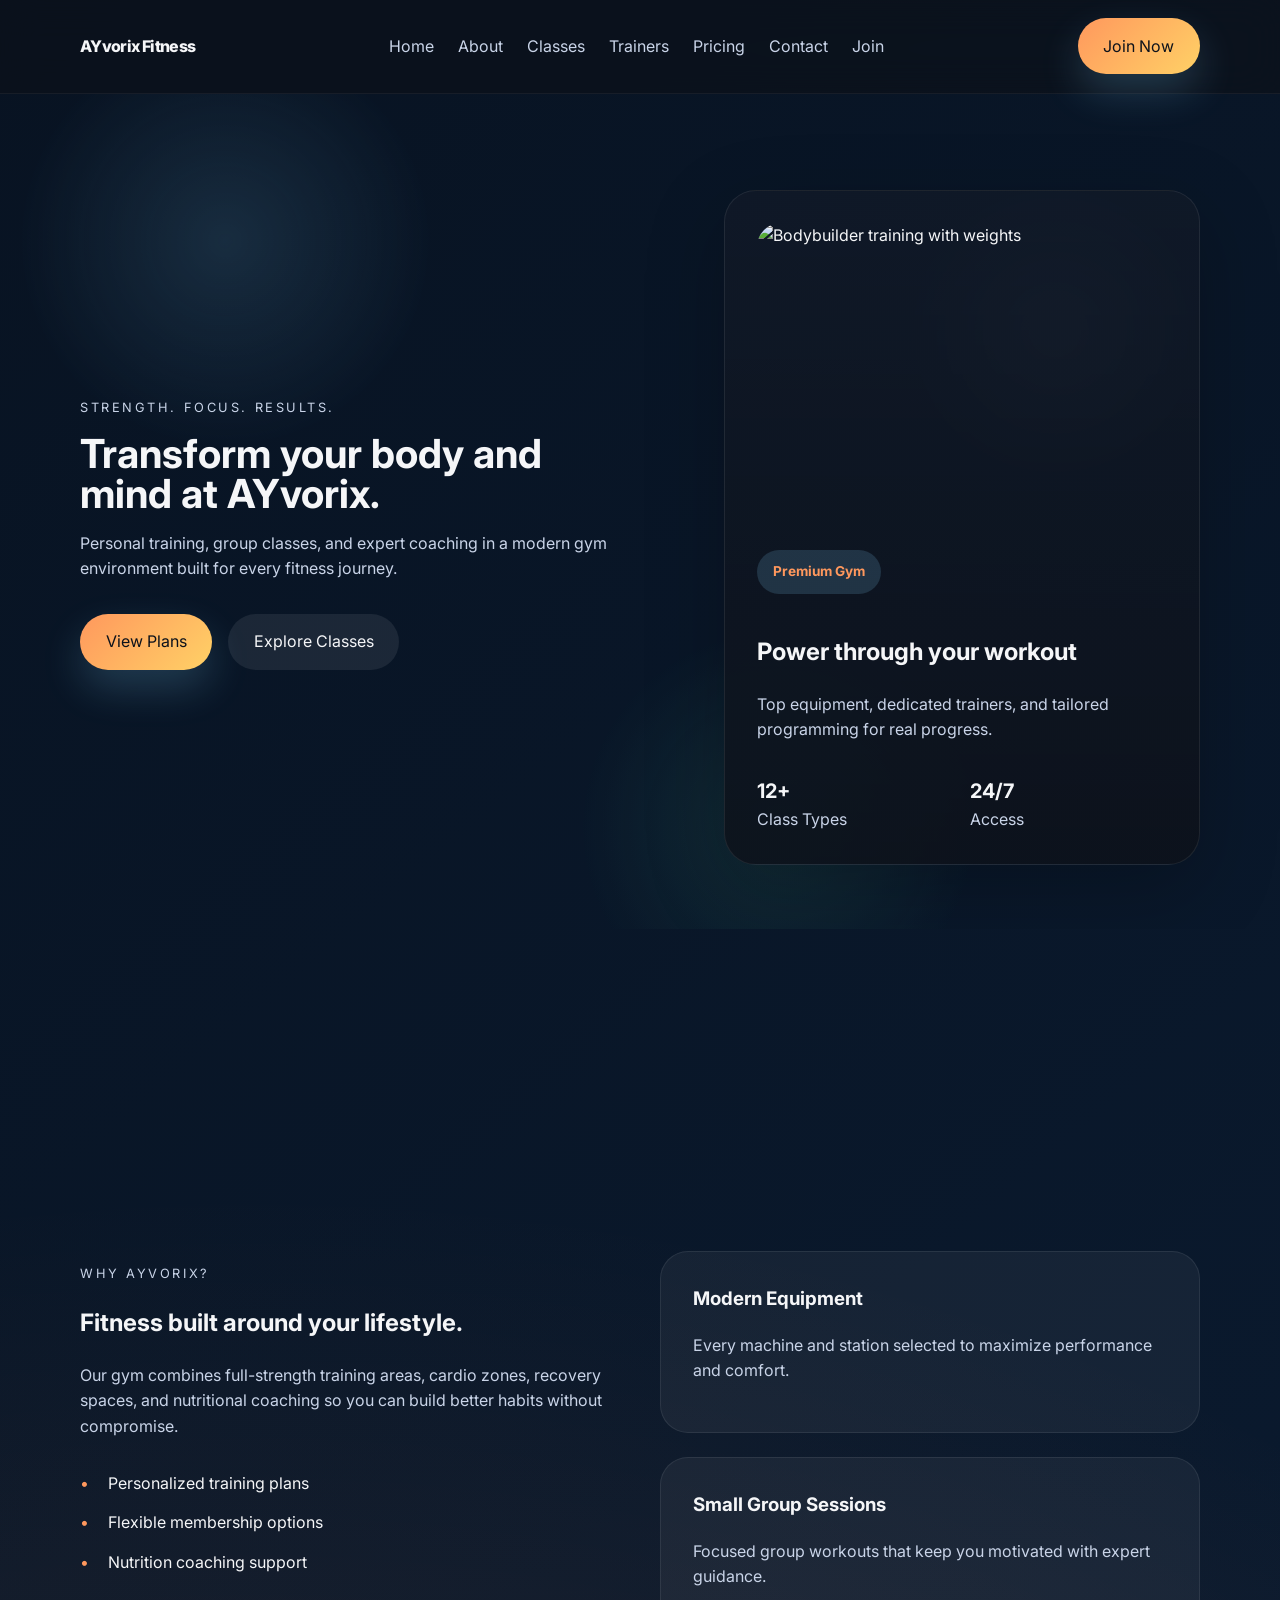
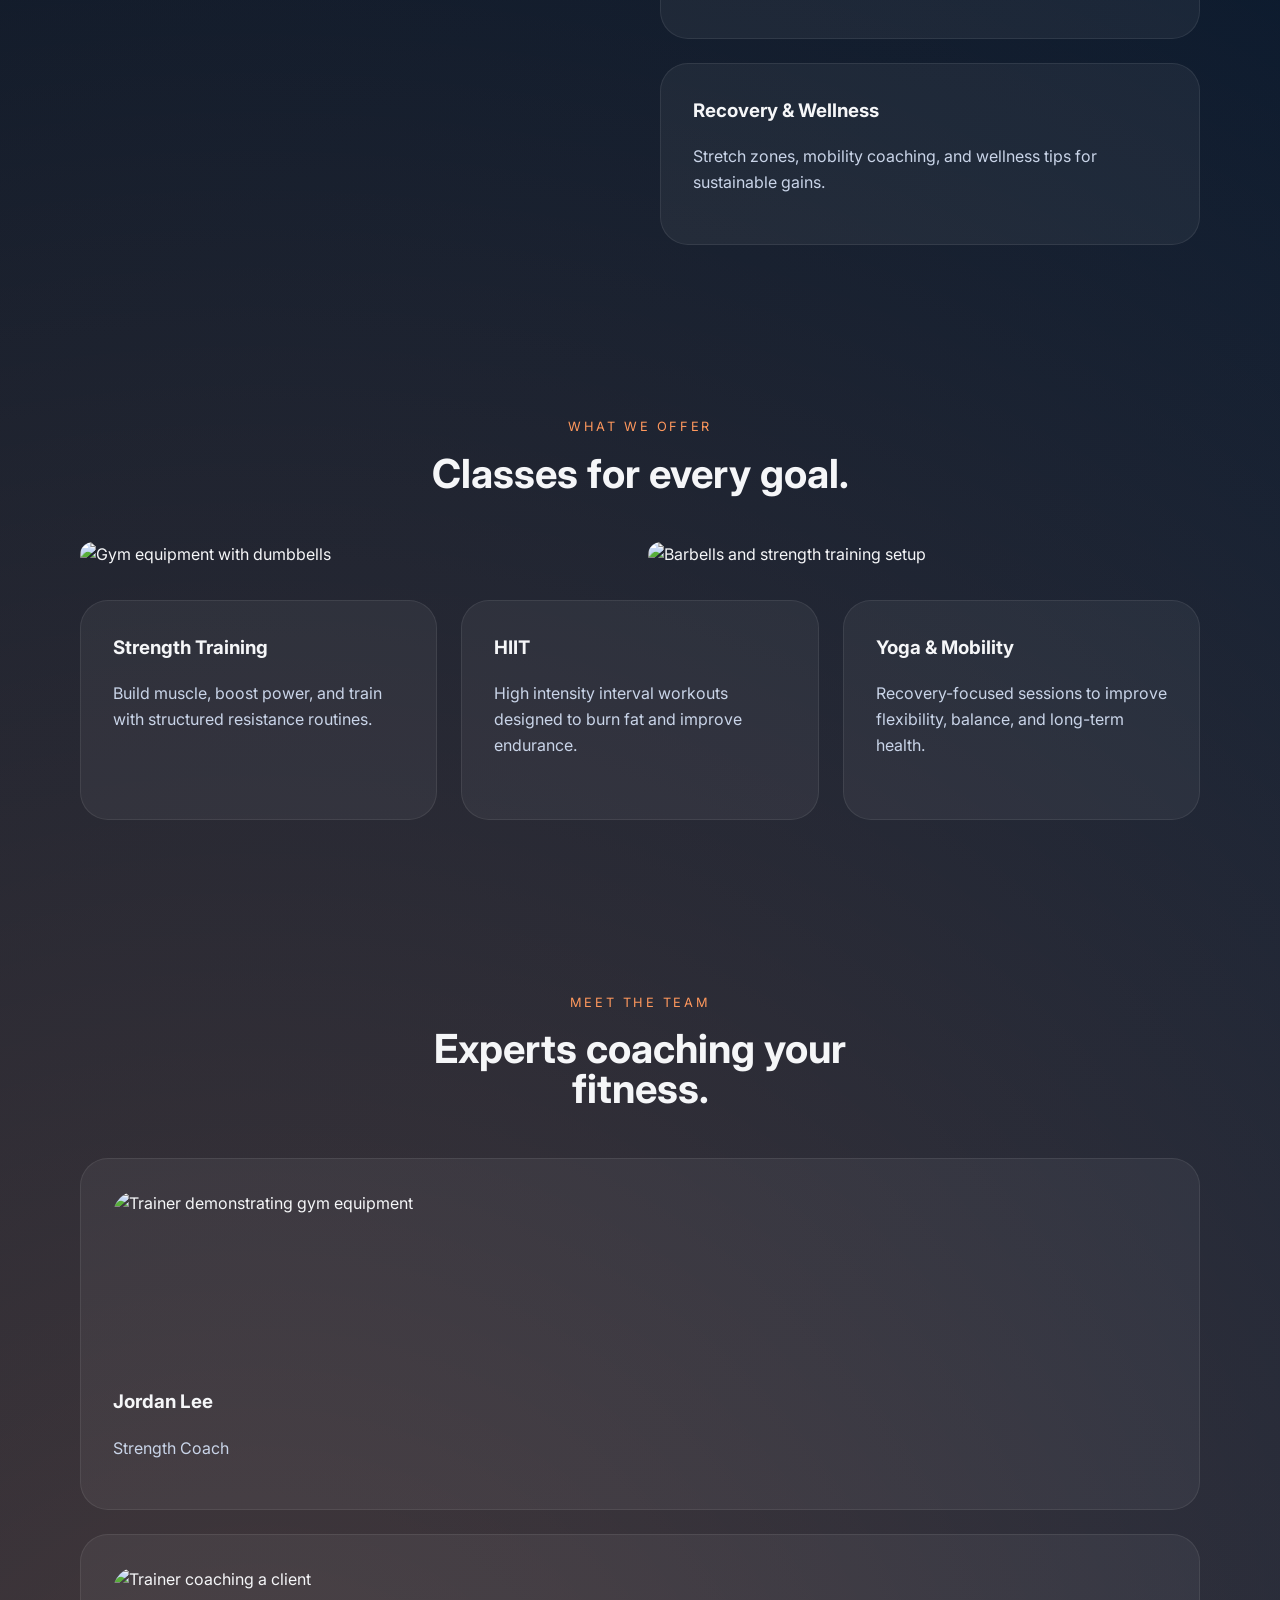
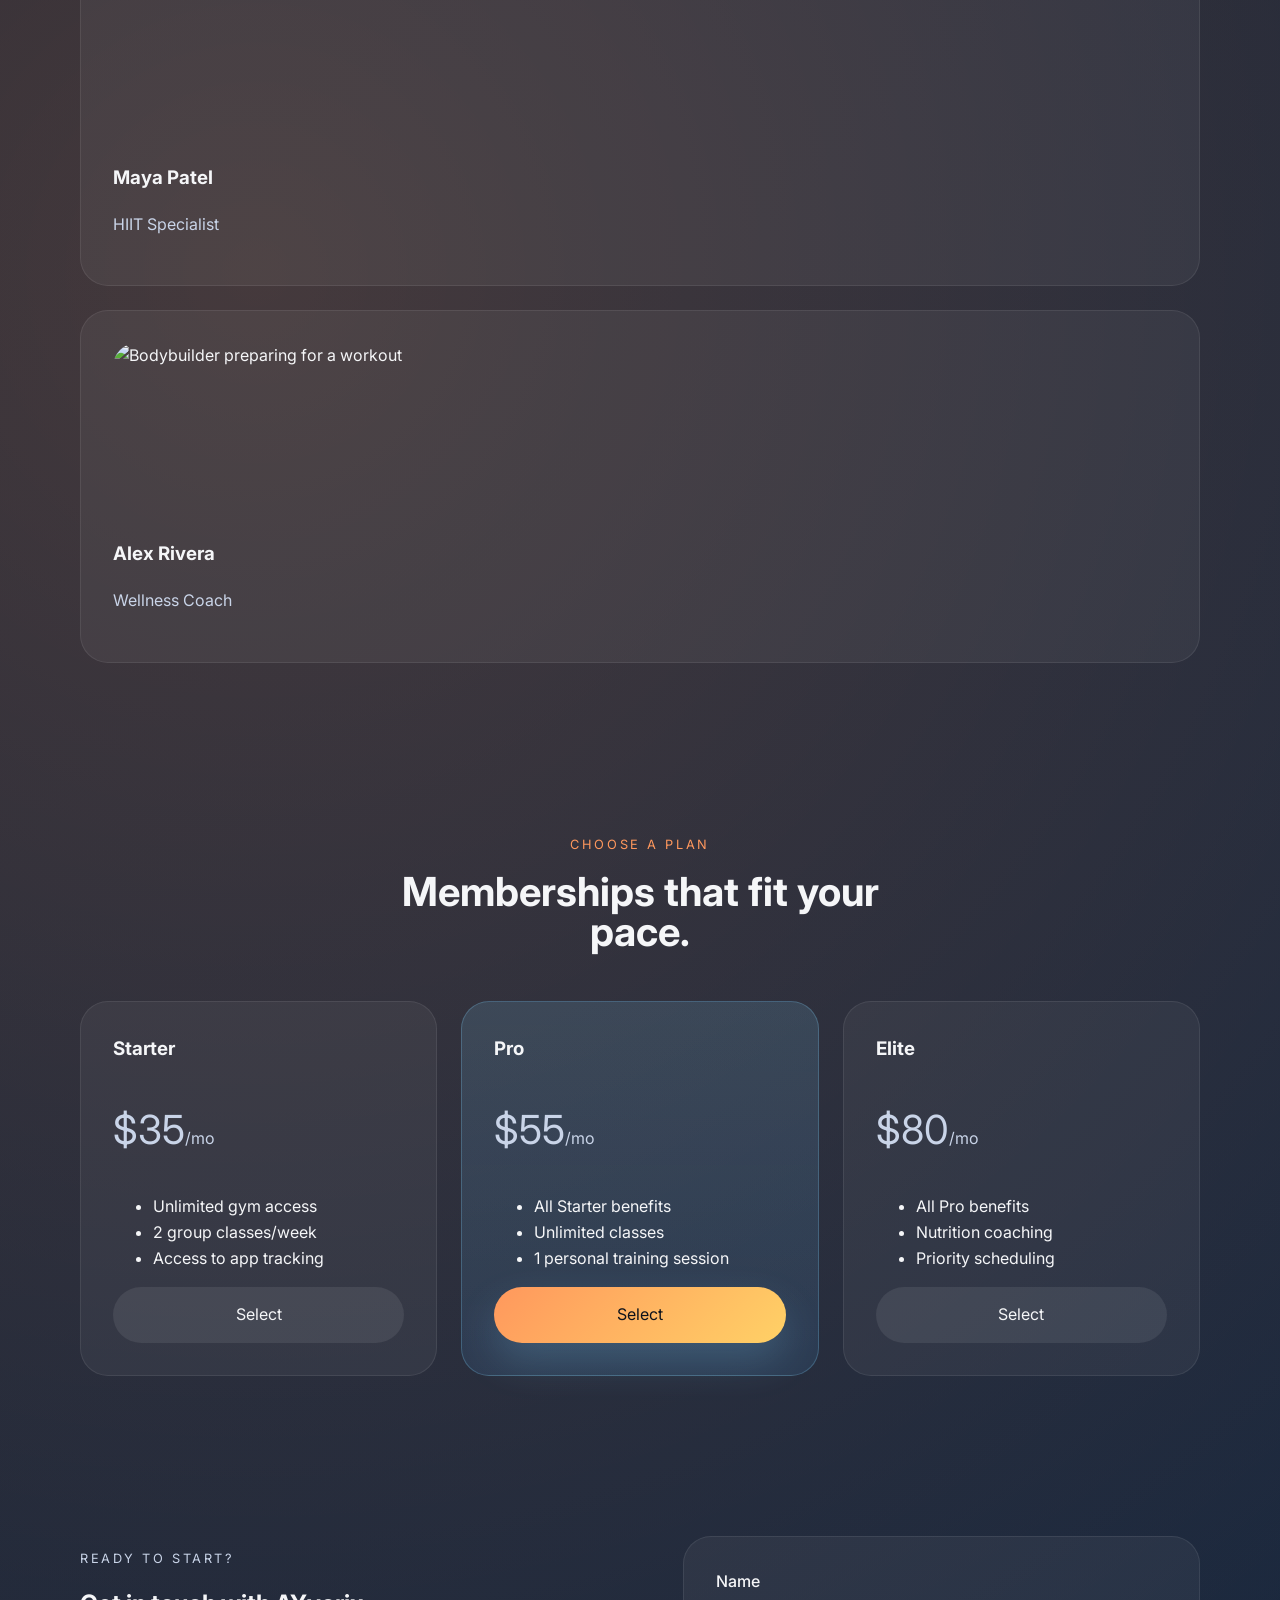
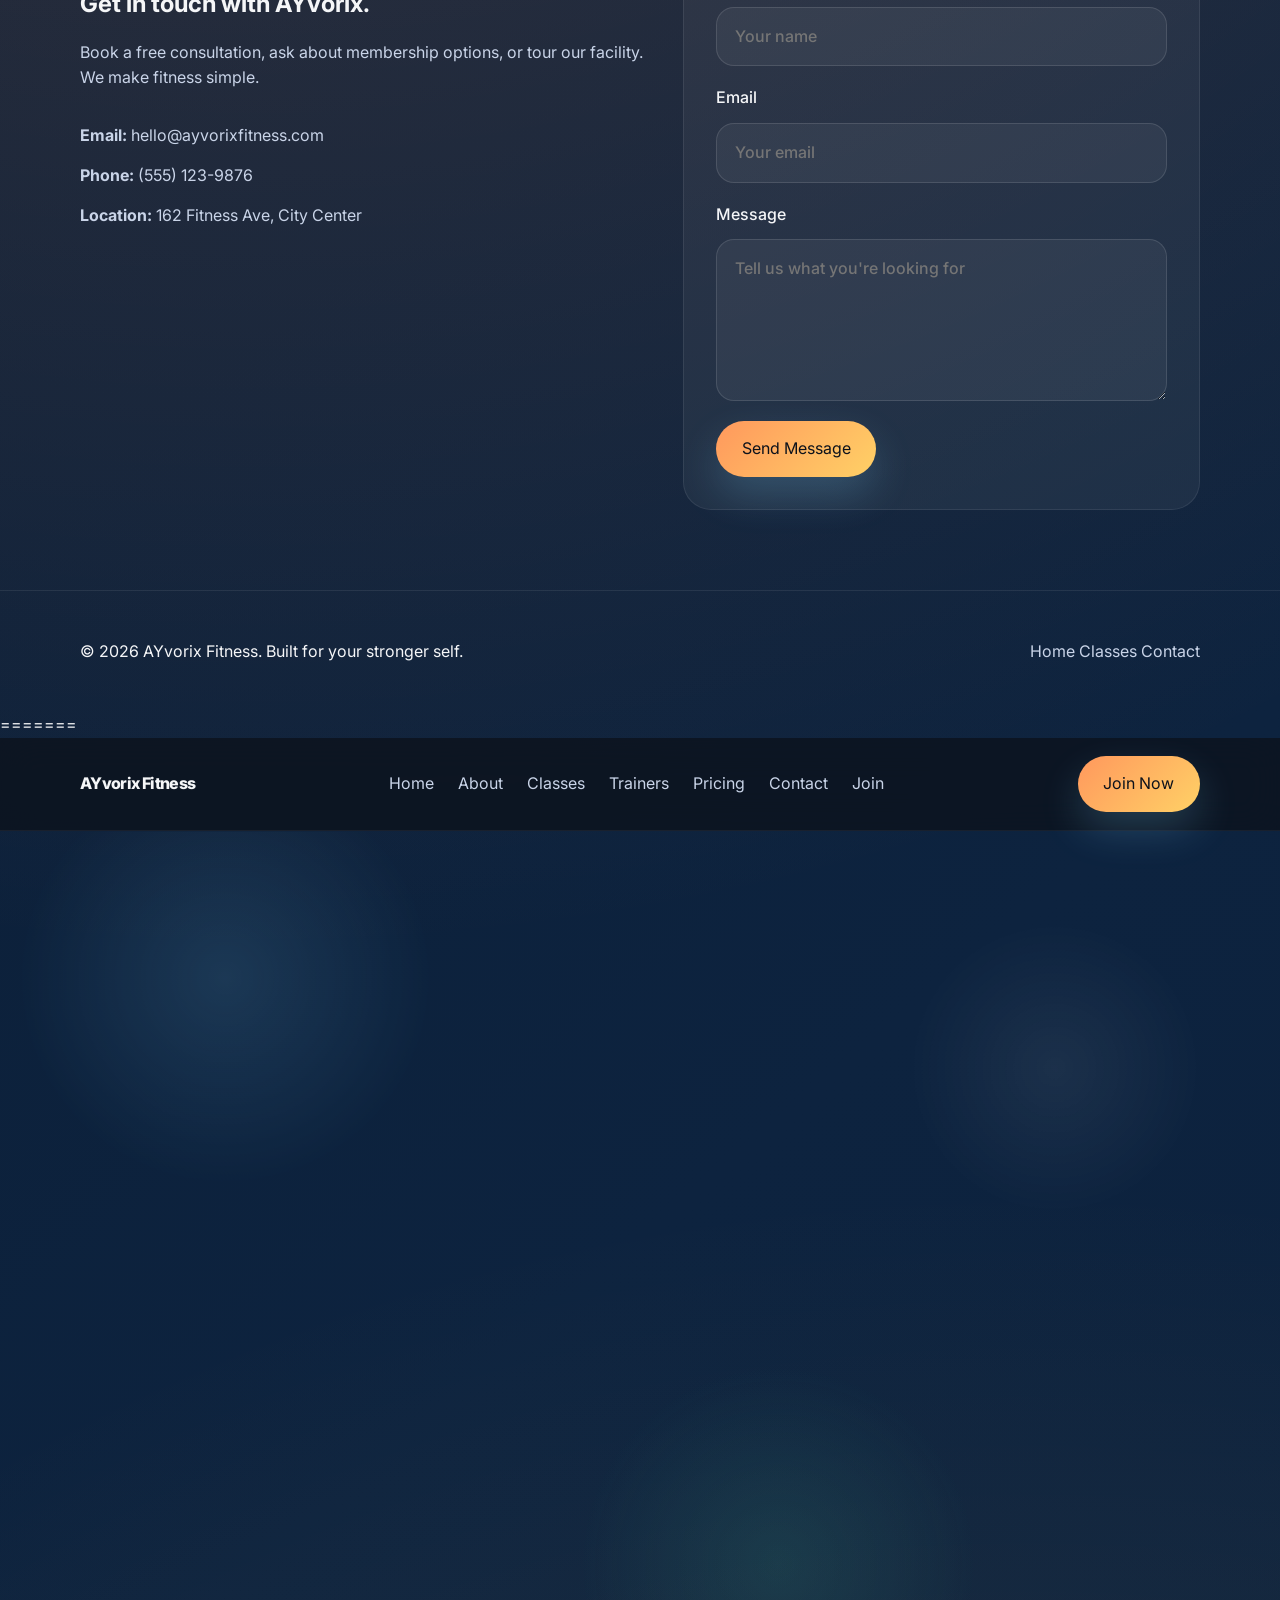
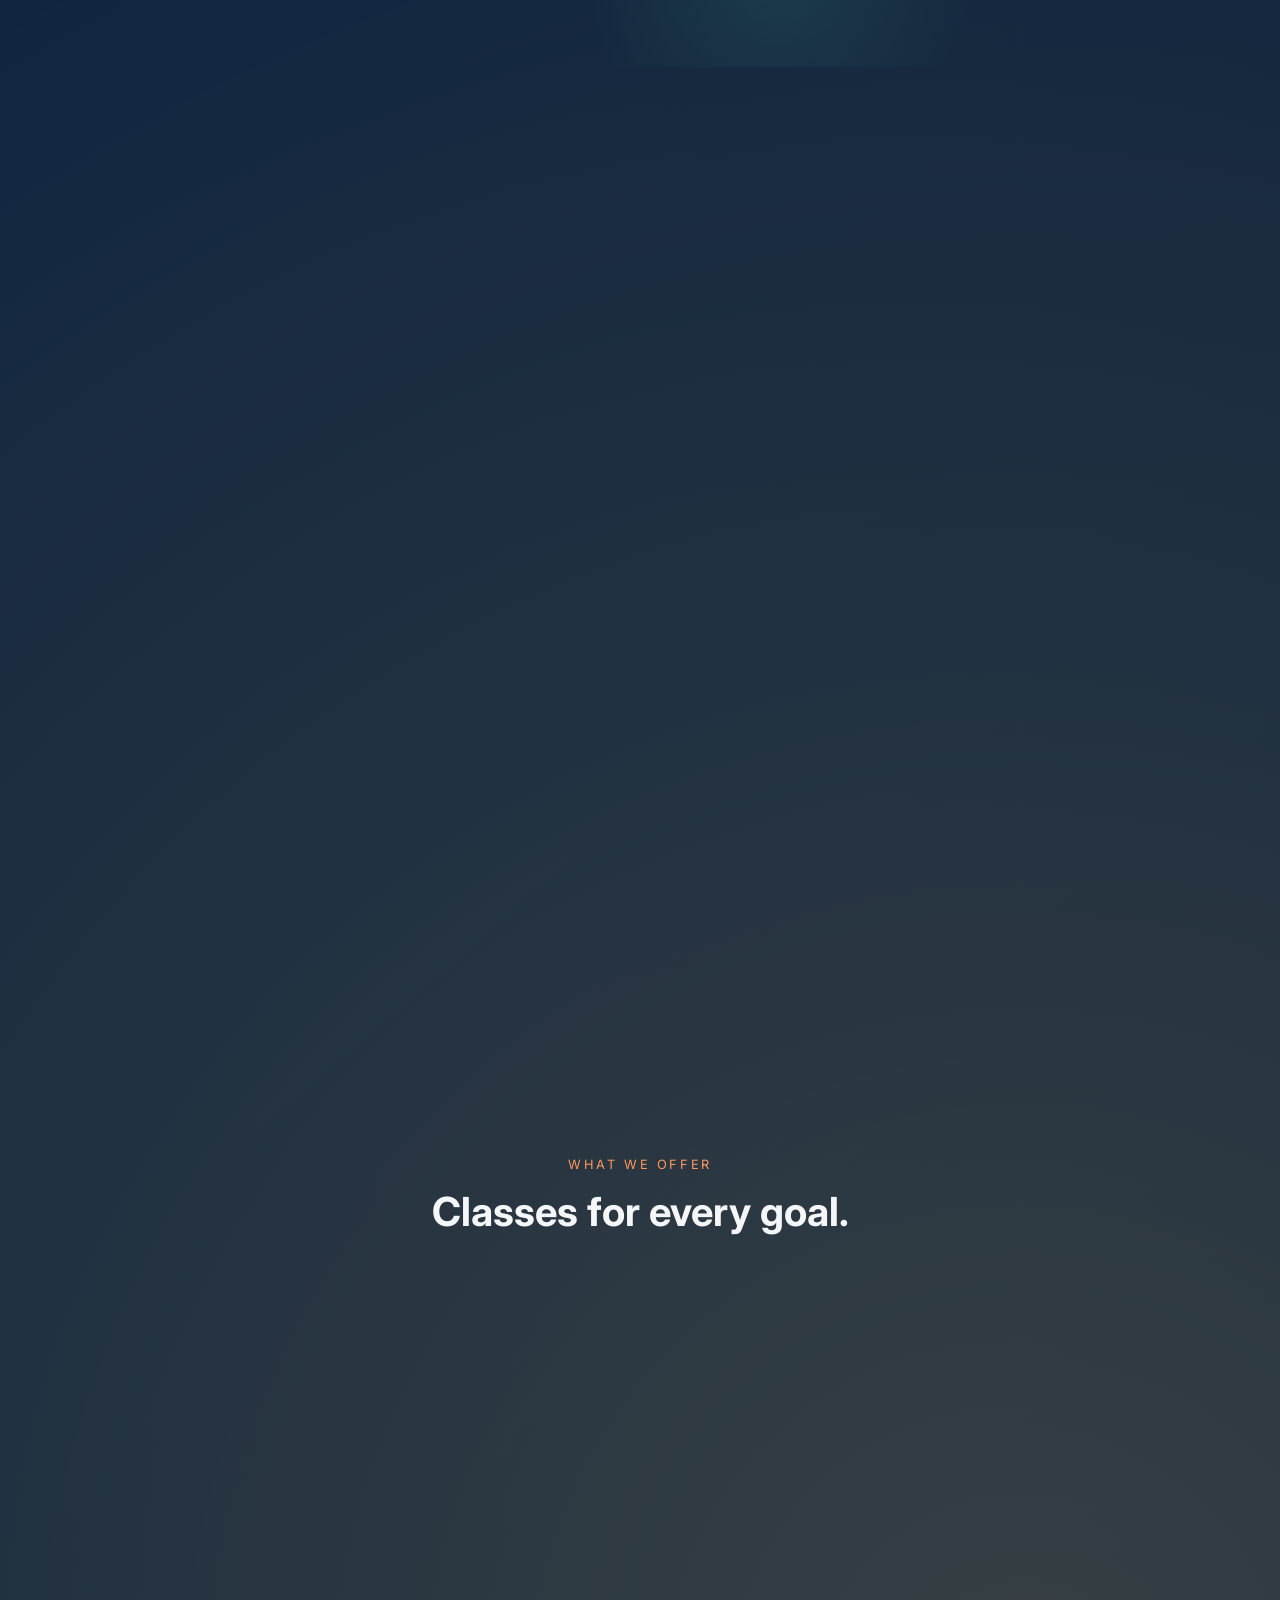
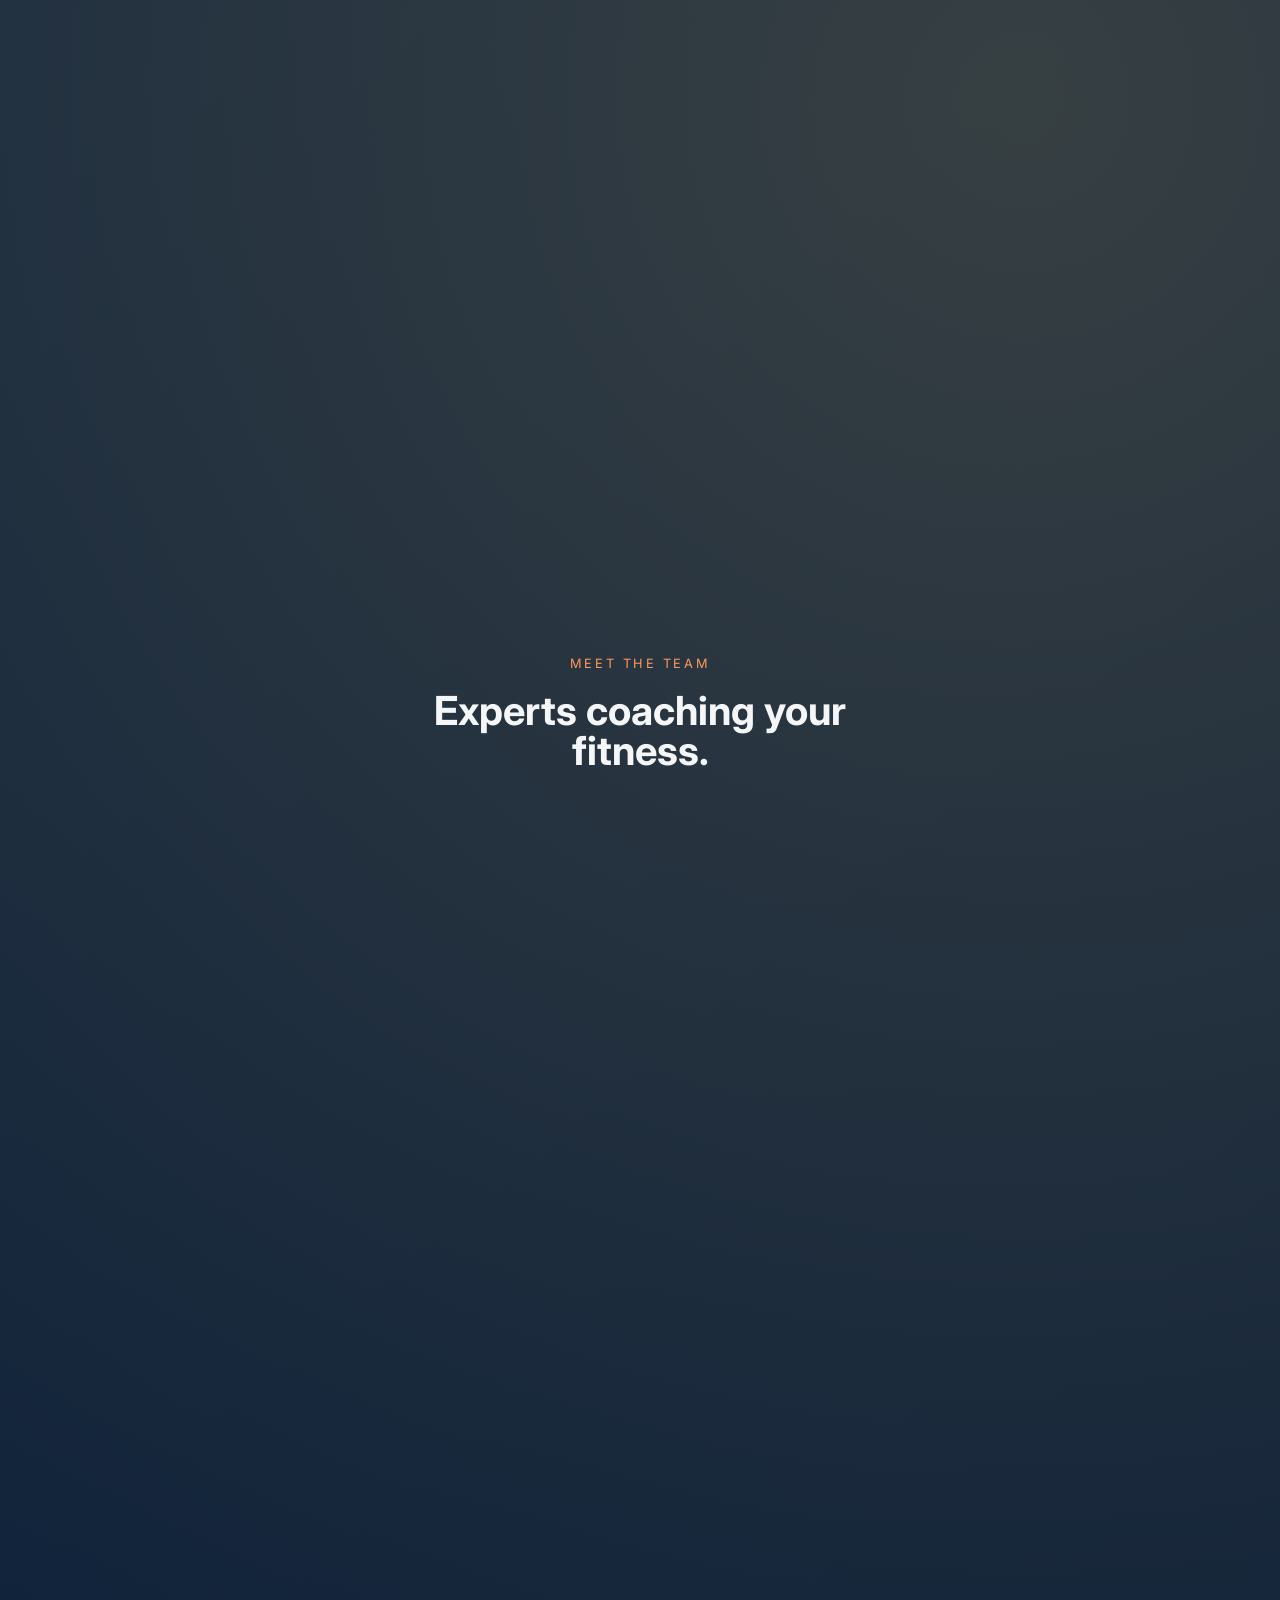
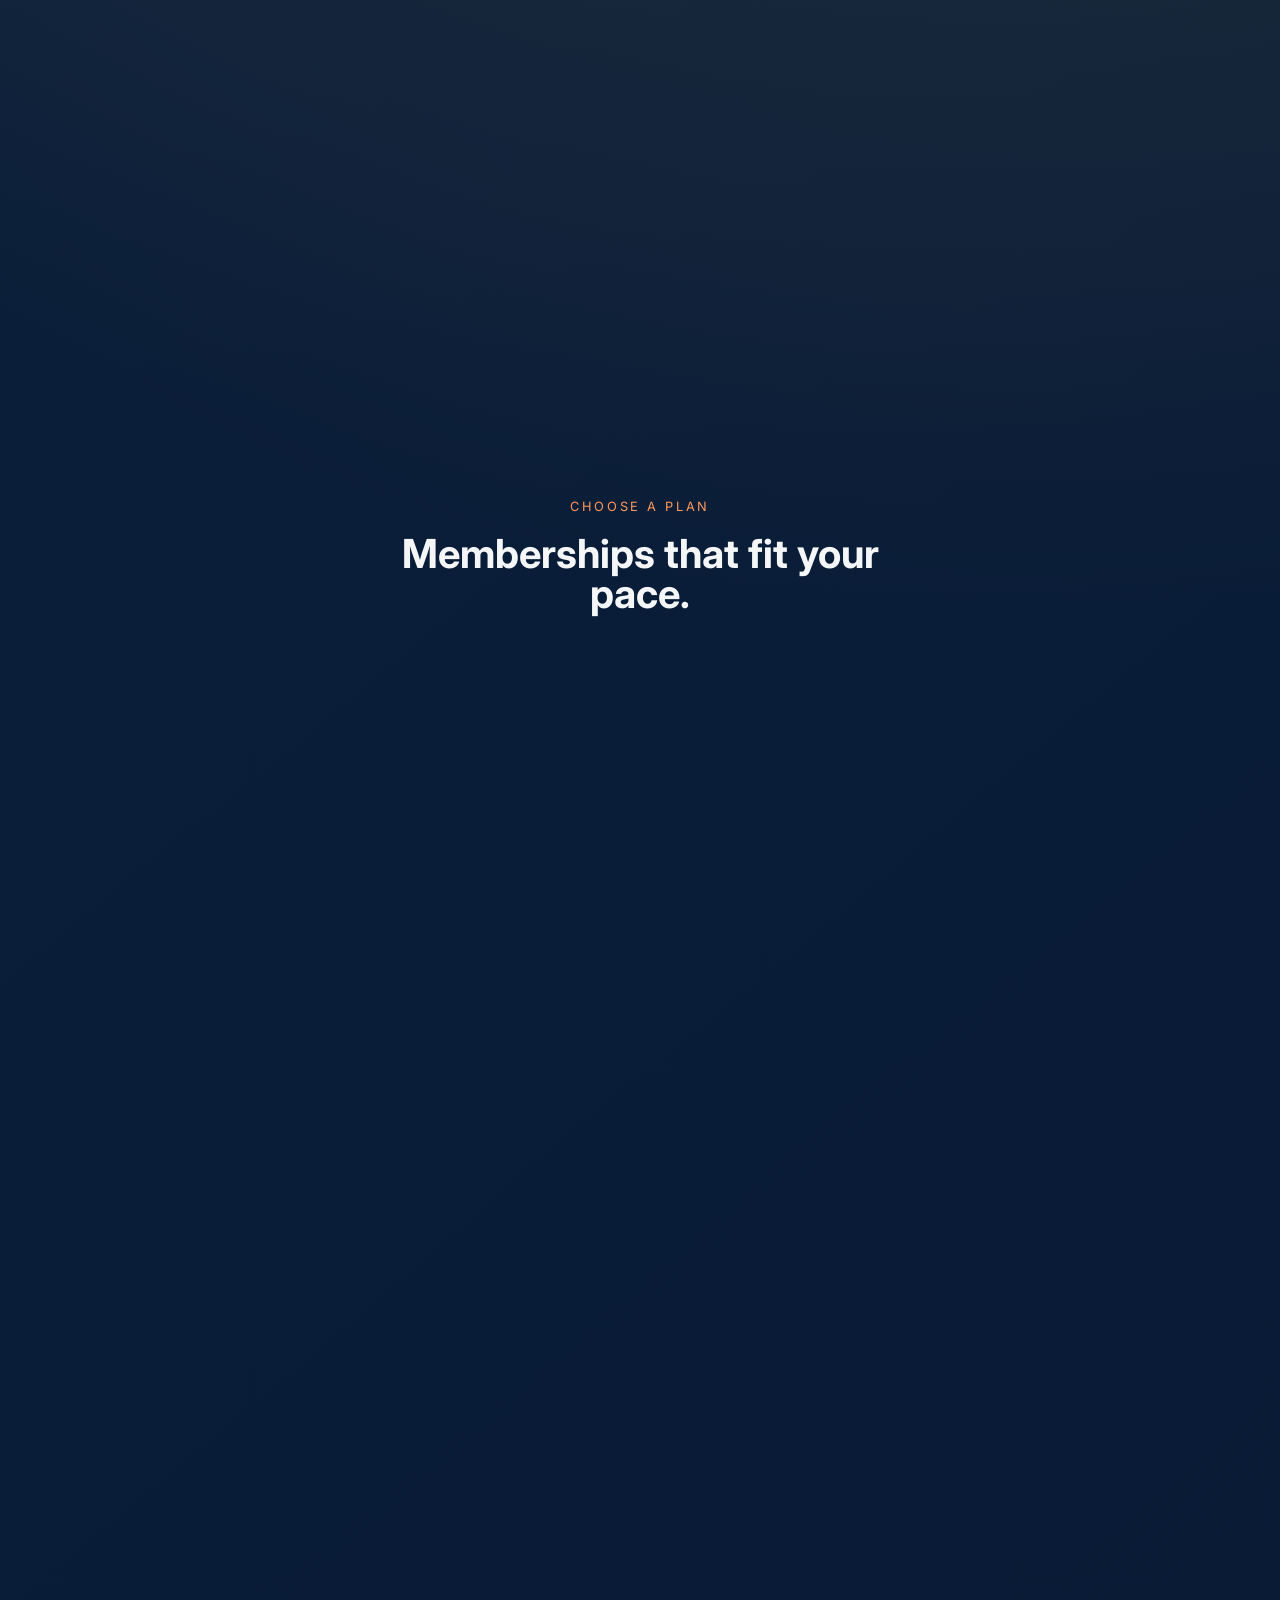
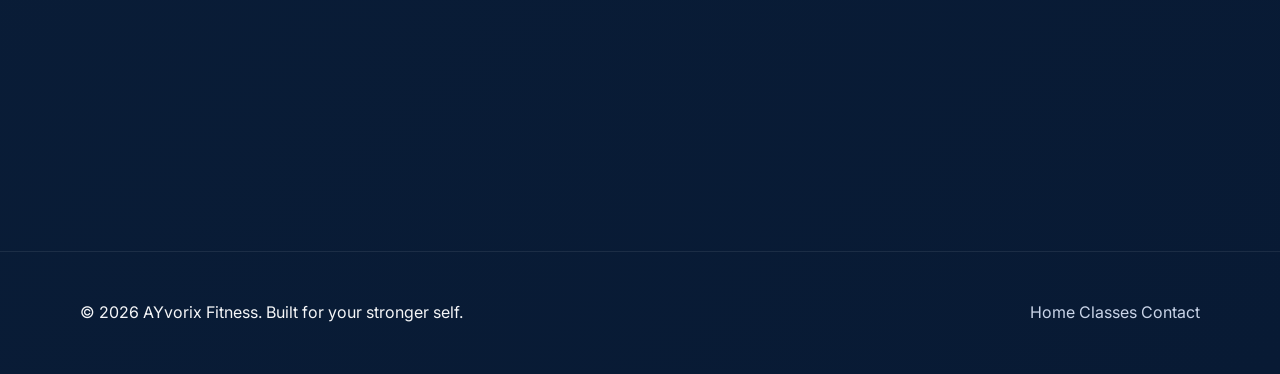
==== commit d50e1e9a: "commited" ====
--- a/index.html
+++ b/index.html
@@ -1,257 +1,256 @@
-<<<<<<< HEAD
-<!DOCTYPE html>
-<html lang="en">
-
-<head>
-    <meta charset="UTF-8" />
-    <meta name="viewport" content="width=device-width, initial-scale=1.0" />
-    <title>AYvorix Fitness</title>
-    <link rel="preconnect" href="https://fonts.googleapis.com" />
-    <link rel="preconnect" href="https://fonts.gstatic.com" crossorigin />
-    <link href="https://fonts.googleapis.com/css2?family=Inter:wght@400;500;600;700;800&display=swap"
-        rel="stylesheet" />
-    <link rel="stylesheet" href="styles.css" />
-</head>
-
-<body>
-    <header class="site-header">
-        <div class="container header-inner">
-            <a href="index.html#home" class="brand">AYvorix Fitness</a>
-            <nav class="nav-links">
-                <a href="index.html#home">Home</a>
-                <a href="index.html#about">About</a>
-                <a href="index.html#classes">Classes</a>
-                <a href="index.html#trainers">Trainers</a>
-                <a href="index.html#pricing">Pricing</a>
-                <a href="index.html#contact">Contact</a>
-                <a href="join.html">Join</a>
-            </nav>
-            <a href="join.html" class="btn btn-primary">Join Now</a>
-        </div>
-    </header>
-
-    <main>
-        <section class="hero" id="home">
-            <div class="container hero-grid">
-                <div class="hero-copy animate">
-                    <p class="eyebrow">Strength. Focus. Results.</p>
-                    <h1>Transform your body and mind at AYvorix.</h1>
-                    <p>Personal training, group classes, and expert coaching in a modern gym environment built for every
-                        fitness journey.</p>
-                    <div class="hero-actions animate">
-                        <a href="#pricing" class="btn btn-primary">View Plans</a>
-                        <a href="#classes" class="btn btn-secondary">Explore Classes</a>
-                    </div>
-                </div>
-                <div class="hero-image">
-                    <div class="hero-card animate">
-                        <img class="hero-photo" src="https://images.unsplash.com/photo-1517964603305-64af3f35a1fb?auto=format&fit=crop&w=900&q=80" alt="Bodybuilder training with weights" />
-                        <span class="badge">Premium Gym</span>
-                        <h2>Power through your workout</h2>
-                        <p>Top equipment, dedicated trainers, and tailored programming for real progress.</p>
-                        <div class="hero-info">
-                            <div>
-                                <strong>12+</strong>
-                                <span>Class Types</span>
-                            </div>
-                            <div>
-                                <strong>24/7</strong>
-                                <span>Access</span>
-                            </div>
-                        </div>
-                    </div>
-                </div>
-            </div>
-        </section>
-
-        <section class="stats section-bg">
-            <div class="container stats-grid animate">
-                <div class="stat">
-                    <h3>1,200+</h3>
-                    <p>Members trained</p>
-                </div>
-                <div class="stat">
-                    <h3>45</h3>
-                    <p>Weekly classes</p>
-                </div>
-                <div class="stat">
-                    <h3>30+</h3>
-                    <p>Expert coaches</p>
-                </div>
-            </div>
-        </section>
-
-        <section class="about section" id="about">
-            <div class="container section-grid animate">
-                <div class="section-text">
-                    <p class="eyebrow">Why AYvorix?</p>
-                    <h2>Fitness built around your lifestyle.</h2>
-                    <p>Our gym combines full-strength training areas, cardio zones, recovery spaces, and nutritional
-                        coaching so you can build better habits without compromise.</p>
-                    <ul class="features-list">
-                        <li>Personalized training plans</li>
-                        <li>Flexible membership options</li>
-                        <li>Nutrition coaching support</li>
-                    </ul>
-                </div>
-                <div class="section-cards animate">
-                    <article class="feature-card">
-                        <h3>Modern Equipment</h3>
-                        <p>Every machine and station selected to maximize performance and comfort.</p>
-                    </article>
-                    <article class="feature-card">
-                        <h3>Small Group Sessions</h3>
-                        <p>Focused group workouts that keep you motivated with expert guidance.</p>
-                    </article>
-                    <article class="feature-card">
-                        <h3>Recovery & Wellness</h3>
-                        <p>Stretch zones, mobility coaching, and wellness tips for sustainable gains.</p>
-                    </article>
-                </div>
-            </div>
-        </section>
-
-        <section class="classes section" id="classes">
-            <div class="container">
-                <div class="section-header">
-                    <p class="eyebrow">What we offer</p>
-                    <h2>Classes for every goal.</h2>
-                </div>
-                <div class="image-strip animate">
-                    <img src="https://images.unsplash.com/photo-1517836357463-d25dfeac3438?auto=format&fit=crop&w=800&q=80" alt="Gym equipment with dumbbells" />
-                    <img src="https://images.unsplash.com/photo-1571019613914-85e0a9ae1c37?auto=format&fit=crop&w=800&q=80" alt="Barbells and strength training setup" />
-                </div>
-                <div class="classes-grid animate">
-                    <article class="class-card">
-                        <h3>Strength Training</h3>
-                        <p>Build muscle, boost power, and train with structured resistance routines.</p>
-                    </article>
-                    <article class="class-card">
-                        <h3>HIIT</h3>
-                        <p>High intensity interval workouts designed to burn fat and improve endurance.</p>
-                    </article>
-                    <article class="class-card">
-                        <h3>Yoga & Mobility</h3>
-                        <p>Recovery-focused sessions to improve flexibility, balance, and long-term health.</p>
-                    </article>
-                </div>
-            </div>
-        </section>
-
-        <section class="trainers section" id="trainers">
-            <div class="container">
-                <div class="section-header">
-                    <p class="eyebrow">Meet the team</p>
-                    <h2>Experts coaching your fitness.</h2>
-                </div>
-                <div class="trainers-grid animate">
-                    <article class="trainer-card">
-                        <img class="trainer-photo" src="https://images.unsplash.com/photo-1517836357463-d25dfeac3438?auto=format&fit=crop&w=800&q=80" alt="Trainer demonstrating gym equipment" />
-                        <h3>Jordan Lee</h3>
-                        <p>Strength Coach</p>
-                    </article>
-                    <article class="trainer-card">
-                        <img class="trainer-photo" src="https://images.unsplash.com/photo-1517964603305-64af3f35a1fb?auto=format&fit=crop&w=800&q=80" alt="Trainer coaching a client" />
-                        <h3>Maya Patel</h3>
-                        <p>HIIT Specialist</p>
-                    </article>
-                    <article class="trainer-card">
-                        <img class="trainer-photo" src="https://images.unsplash.com/photo-1508609349937-5ec4a25f5c19?auto=format&fit=crop&w=800&q=80" alt="Bodybuilder preparing for a workout" />
-                        <h3>Alex Rivera</h3>
-                        <p>Wellness Coach</p>
-                    </article>
-                </div>
-            </div>
-        </section>
-
-        <section class="pricing section" id="pricing">
-            <div class="container">
-                <div class="section-header">
-                    <p class="eyebrow">Choose a plan</p>
-                    <h2>Memberships that fit your pace.</h2>
-                </div>
-                <div class="pricing-grid animate">
-                    <article class="pricing-card">
-                        <h3>Starter</h3>
-                        <p class="price">$35<span>/mo</span></p>
-                        <ul>
-                            <li>Unlimited gym access</li>
-                            <li>2 group classes/week</li>
-                            <li>Access to app tracking</li>
-                        </ul>
-                        <button class="btn btn-secondary">Select</button>
-                    </article>
-                    <article class="pricing-card featured">
-                        <h3>Pro</h3>
-                        <p class="price">$55<span>/mo</span></p>
-                        <ul>
-                            <li>All Starter benefits</li>
-                            <li>Unlimited classes</li>
-                            <li>1 personal training session</li>
-                        </ul>
-                        <button class="btn btn-primary">Select</button>
-                    </article>
-                    <article class="pricing-card">
-                        <h3>Elite</h3>
-                        <p class="price">$80<span>/mo</span></p>
-                        <ul>
-                            <li>All Pro benefits</li>
-                            <li>Nutrition coaching</li>
-                            <li>Priority scheduling</li>
-                        </ul>
-                        <button class="btn btn-secondary">Select</button>
-                    </article>
-                </div>
-            </div>
-        </section>
-
-        <section class="contact section" id="contact">
-            <div class="container contact-grid animate">
-                <div class="contact-copy animate">
-                    <p class="eyebrow">Ready to start?</p>
-                    <h2>Get in touch with AYvorix.</h2>
-                    <p>Book a free consultation, ask about membership options, or tour our facility. We make fitness
-                        simple.</p>
-                    <ul class="contact-list">
-                        <li><strong>Email:</strong> hello@ayvorixfitness.com</li>
-                        <li><strong>Phone:</strong> (555) 123-9876</li>
-                        <li><strong>Location:</strong> 162 Fitness Ave, City Center</li>
-                    </ul>
-                </div>
-                <form class="contact-form animate" id="contactForm">
-                    <label>
-                        Name
-                        <input type="text" name="name" placeholder="Your name" required />
-                    </label>
-                    <label>
-                        Email
-                        <input type="email" name="email" placeholder="Your email" required />
-                    </label>
-                    <label>
-                        Message
-                        <textarea name="message" placeholder="Tell us what you're looking for" rows="5"
-                            required></textarea>
-                    </label>
-                    <button type="submit" class="btn btn-primary">Send Message</button>
-                </form>
-            </div>
-        </section>
-    </main>
-
-    <footer class="site-footer">
-        <div class="container footer-inner">
-            <p>© 2026 AYvorix Fitness. Built for your stronger self.</p>
-            <div class="footer-links">
-                <a href="#home">Home</a>
-                <a href="#classes">Classes</a>
-                <a href="#contact">Contact</a>
-            </div>
-        </div>
-    </footer>
-
-    <script src="script.js"></script>
-</body>
-
+<!DOCTYPE html>
+<html lang="en">
+
+<head>
+    <meta charset="UTF-8" />
+    <meta name="viewport" content="width=device-width, initial-scale=1.0" />
+    <title>AYvorix Fitness</title>
+    <link rel="preconnect" href="https://fonts.googleapis.com" />
+    <link rel="preconnect" href="https://fonts.gstatic.com" crossorigin />
+    <link href="https://fonts.googleapis.com/css2?family=Inter:wght@400;500;600;700;800&display=swap"
+        rel="stylesheet" />
+    <link rel="stylesheet" href="styles.css" />
+</head>
+
+<body>
+    <header class="site-header">
+        <div class="container header-inner">
+            <a href="index.html#home" class="brand">AYvorix Fitness</a>
+            <nav class="nav-links">
+                <a href="index.html#home">Home</a>
+                <a href="index.html#about">About</a>
+                <a href="index.html#classes">Classes</a>
+                <a href="index.html#trainers">Trainers</a>
+                <a href="index.html#pricing">Pricing</a>
+                <a href="index.html#contact">Contact</a>
+                <a href="join.html">Join</a>
+            </nav>
+            <a href="join.html" class="btn btn-primary">Join Now</a>
+        </div>
+    </header>
+
+    <main>
+        <section class="hero" id="home">
+            <div class="container hero-grid">
+                <div class="hero-copy animate">
+                    <p class="eyebrow">Strength. Focus. Results.</p>
+                    <h1>Transform your body and mind at AYvorix.</h1>
+                    <p>Personal training, group classes, and expert coaching in a modern gym environment built for every
+                        fitness journey.</p>
+                    <div class="hero-actions animate">
+                        <a href="#pricing" class="btn btn-primary">View Plans</a>
+                        <a href="#classes" class="btn btn-secondary">Explore Classes</a>
+                    </div>
+                </div>
+                <div class="hero-image">
+                    <div class="hero-card animate">
+                        <img class="hero-photo" src="https://images.unsplash.com/photo-1517964603305-64af3f35a1fb?auto=format&fit=crop&w=900&q=80" alt="Bodybuilder training with weights" />
+                        <span class="badge">Premium Gym</span>
+                        <h2>Power through your workout</h2>
+                        <p>Top equipment, dedicated trainers, and tailored programming for real progress.</p>
+                        <div class="hero-info">
+                            <div>
+                                <strong>12+</strong>
+                                <span>Class Types</span>
+                            </div>
+                            <div>
+                                <strong>24/7</strong>
+                                <span>Access</span>
+                            </div>
+                        </div>
+                    </div>
+                </div>
+            </div>
+        </section>
+
+        <section class="stats section-bg">
+            <div class="container stats-grid animate">
+                <div class="stat">
+                    <h3>1,200+</h3>
+                    <p>Members trained</p>
+                </div>
+                <div class="stat">
+                    <h3>45</h3>
+                    <p>Weekly classes</p>
+                </div>
+                <div class="stat">
+                    <h3>30+</h3>
+                    <p>Expert coaches</p>
+                </div>
+            </div>
+        </section>
+
+        <section class="about section" id="about">
+            <div class="container section-grid animate">
+                <div class="section-text">
+                    <p class="eyebrow">Why AYvorix?</p>
+                    <h2>Fitness built around your lifestyle.</h2>
+                    <p>Our gym combines full-strength training areas, cardio zones, recovery spaces, and nutritional
+                        coaching so you can build better habits without compromise.</p>
+                    <ul class="features-list">
+                        <li>Personalized training plans</li>
+                        <li>Flexible membership options</li>
+                        <li>Nutrition coaching support</li>
+                    </ul>
+                </div>
+                <div class="section-cards animate">
+                    <article class="feature-card">
+                        <h3>Modern Equipment</h3>
+                        <p>Every machine and station selected to maximize performance and comfort.</p>
+                    </article>
+                    <article class="feature-card">
+                        <h3>Small Group Sessions</h3>
+                        <p>Focused group workouts that keep you motivated with expert guidance.</p>
+                    </article>
+                    <article class="feature-card">
+                        <h3>Recovery & Wellness</h3>
+                        <p>Stretch zones, mobility coaching, and wellness tips for sustainable gains.</p>
+                    </article>
+                </div>
+            </div>
+        </section>
+
+        <section class="classes section" id="classes">
+            <div class="container">
+                <div class="section-header">
+                    <p class="eyebrow">What we offer</p>
+                    <h2>Classes for every goal.</h2>
+                </div>
+                <div class="image-strip animate">
+                    <img src="https://images.unsplash.com/photo-1517836357463-d25dfeac3438?auto=format&fit=crop&w=800&q=80" alt="Gym equipment with dumbbells" />
+                    <img src="https://images.unsplash.com/photo-1571019613914-85e0a9ae1c37?auto=format&fit=crop&w=800&q=80" alt="Barbells and strength training setup" />
+                </div>
+                <div class="classes-grid animate">
+                    <article class="class-card">
+                        <h3>Strength Training</h3>
+                        <p>Build muscle, boost power, and train with structured resistance routines.</p>
+                    </article>
+                    <article class="class-card">
+                        <h3>HIIT</h3>
+                        <p>High intensity interval workouts designed to burn fat and improve endurance.</p>
+                    </article>
+                    <article class="class-card">
+                        <h3>Yoga & Mobility</h3>
+                        <p>Recovery-focused sessions to improve flexibility, balance, and long-term health.</p>
+                    </article>
+                </div>
+            </div>
+        </section>
+
+        <section class="trainers section" id="trainers">
+            <div class="container">
+                <div class="section-header">
+                    <p class="eyebrow">Meet the team</p>
+                    <h2>Experts coaching your fitness.</h2>
+                </div>
+                <div class="trainers-grid animate">
+                    <article class="trainer-card">
+                        <img class="trainer-photo" src="https://images.unsplash.com/photo-1517836357463-d25dfeac3438?auto=format&fit=crop&w=800&q=80" alt="Trainer demonstrating gym equipment" />
+                        <h3>Jordan Lee</h3>
+                        <p>Strength Coach</p>
+                    </article>
+                    <article class="trainer-card">
+                        <img class="trainer-photo" src="https://images.unsplash.com/photo-1517964603305-64af3f35a1fb?auto=format&fit=crop&w=800&q=80" alt="Trainer coaching a client" />
+                        <h3>Maya Patel</h3>
+                        <p>HIIT Specialist</p>
+                    </article>
+                    <article class="trainer-card">
+                        <img class="trainer-photo" src="https://images.unsplash.com/photo-1508609349937-5ec4a25f5c19?auto=format&fit=crop&w=800&q=80" alt="Bodybuilder preparing for a workout" />
+                        <h3>Alex Rivera</h3>
+                        <p>Wellness Coach</p>
+                    </article>
+                </div>
+            </div>
+        </section>
+
+        <section class="pricing section" id="pricing">
+            <div class="container">
+                <div class="section-header">
+                    <p class="eyebrow">Choose a plan</p>
+                    <h2>Memberships that fit your pace.</h2>
+                </div>
+                <div class="pricing-grid animate">
+                    <article class="pricing-card">
+                        <h3>Starter</h3>
+                        <p class="price">$35<span>/mo</span></p>
+                        <ul>
+                            <li>Unlimited gym access</li>
+                            <li>2 group classes/week</li>
+                            <li>Access to app tracking</li>
+                        </ul>
+                        <button class="btn btn-secondary">Select</button>
+                    </article>
+                    <article class="pricing-card featured">
+                        <h3>Pro</h3>
+                        <p class="price">$55<span>/mo</span></p>
+                        <ul>
+                            <li>All Starter benefits</li>
+                            <li>Unlimited classes</li>
+                            <li>1 personal training session</li>
+                        </ul>
+                        <button class="btn btn-primary">Select</button>
+                    </article>
+                    <article class="pricing-card">
+                        <h3>Elite</h3>
+                        <p class="price">$80<span>/mo</span></p>
+                        <ul>
+                            <li>All Pro benefits</li>
+                            <li>Nutrition coaching</li>
+                            <li>Priority scheduling</li>
+                        </ul>
+                        <button class="btn btn-secondary">Select</button>
+                    </article>
+                </div>
+            </div>
+        </section>
+
+        <section class="contact section" id="contact">
+            <div class="container contact-grid animate">
+                <div class="contact-copy animate">
+                    <p class="eyebrow">Ready to start?</p>
+                    <h2>Get in touch with AYvorix.</h2>
+                    <p>Book a free consultation, ask about membership options, or tour our facility. We make fitness
+                        simple.</p>
+                    <ul class="contact-list">
+                        <li><strong>Email:</strong> hello@ayvorixfitness.com</li>
+                        <li><strong>Phone:</strong> (555) 123-9876</li>
+                        <li><strong>Location:</strong> 162 Fitness Ave, City Center</li>
+                    </ul>
+                </div>
+                <form class="contact-form animate" id="contactForm">
+                    <label>
+                        Name
+                        <input type="text" name="name" placeholder="Your name" required />
+                    </label>
+                    <label>
+                        Email
+                        <input type="email" name="email" placeholder="Your email" required />
+                    </label>
+                    <label>
+                        Message
+                        <textarea name="message" placeholder="Tell us what you're looking for" rows="5"
+                            required></textarea>
+                    </label>
+                    <button type="submit" class="btn btn-primary">Send Message</button>
+                </form>
+            </div>
+        </section>
+    </main>
+
+    <footer class="site-footer">
+        <div class="container footer-inner">
+            <p>© 2026 AYvorix Fitness. Built for your stronger self.</p>
+            <div class="footer-links">
+                <a href="#home">Home</a>
+                <a href="#classes">Classes</a>
+                <a href="#contact">Contact</a>
+            </div>
+        </div>
+    </footer>
+
+    <script src="script.js"></script>
+</body>
+
 =======
 <!DOCTYPE html>
 <html lang="en">
@@ -506,5 +505,5 @@
     <script src="script.js"></script>
 </body>
 
->>>>>>> cd345c4 (commited)
+
 </html>
--- a/styles.css
+++ b/styles.css
@@ -1,606 +1,606 @@
-<<<<<<< HEAD
-:root {
-    color-scheme: dark;
-    --bg: #081322;
-    --surface: #101d3c;
-    --surface-soft: #172c55;
-    --text: #f5f6f8;
-    --muted: #c9d4e8;
-    --accent: #ff985d;
-    --accent-strong: #ffd166;
-    --accent-soft: rgba(255, 152, 93, 0.16);
-    --success: #56d9a6;
-    --shadow: 0 24px 80px rgba(0, 0, 0, 0.22);
-    font-family: 'Inter', sans-serif;
-}
-
-* {
-    box-sizing: border-box;
-}
-
-html {
-    scroll-behavior: smooth;
-}
-
-html,
-body {
-    margin: 0;
-    min-height: 100%;
-    background:
-        radial-gradient(circle at 20% 30%, rgba(255, 152, 93, 0.24), transparent 28%),
-        radial-gradient(circle at 80% 70%, rgba(255, 209, 102, 0.18), transparent 26%),
-        linear-gradient(140deg, #081322 0%, #0d233f 52%, #081a34 100%);
-    color: var(--text);
-    overflow-x: hidden;
-}
-
-body.page-loaded {
-    background-position: 0 0;
-}
-
-body {
-    animation: bgShift 14s ease-in-out infinite alternate;
-}
-
-@keyframes bgShift {
-    from {
-        background-position: 0 0, 100% 100%;
-    }
-
-    to {
-        background-position: 5% 5%, 95% 95%;
-    }
-}
-
-body {
-    line-height: 1.6;
-}
-
-img {
-    max-width: 100%;
-    display: block;
-}
-
-button,
-input,
-textarea {
-    font: inherit;
-}
-
-.container {
-    width: min(1120px, calc(100% - 3rem));
-    margin: 0 auto;
-}
-
-.site-header {
-    position: sticky;
-    top: 0;
-    z-index: 20;
-    backdrop-filter: blur(18px);
-    background: rgba(13, 18, 27, 0.76);
-    border-bottom: 1px solid rgba(255, 255, 255, 0.05);
-}
-
-.header-inner {
-    display: flex;
-    align-items: center;
-    justify-content: space-between;
-    gap: 1.5rem;
-    padding: 1.15rem 0;
-}
-
-.brand {
-    color: var(--text);
-    text-decoration: none;
-    font-weight: 800;
-    letter-spacing: -0.04em;
-}
-
-.nav-links {
-    display: flex;
-    align-items: center;
-    gap: 1.5rem;
-    flex-wrap: wrap;
-}
-
-.nav-links a,
-.footer-links a {
-    color: var(--muted);
-    text-decoration: none;
-    transition: color 0.2s ease;
-}
-
-.nav-links a:hover,
-.footer-links a:hover {
-    color: var(--text);
-}
-
-.btn {
-
-    text-decoration: none;
-    border: none;
-    border-radius: 999px;
-    padding: 0.95rem 1.6rem;
-    cursor: pointer;
-    transition: transform 0.2s ease, box-shadow 0.2s ease, background 0.2s ease, filter 0.2s ease;
-}
-
-.btn:hover {
-    transform: translateY(-2px) scale(1.01);
-    box-shadow: 0 22px 40px rgba(132, 213, 255, 0.24);
-}
-
-.btn:active {
-    transform: translateY(0) scale(0.99);
-}
-
-.btn-primary {
-    background: linear-gradient(135deg, var(--accent), var(--accent-strong));
-    color: #0d121b;
-    box-shadow: 0 18px 40px rgba(132, 213, 255, 0.2);
-}
-
-.btn-secondary {
-    background: rgba(255, 255, 255, 0.08);
-    color: var(--text);
-}
-
-.hero {
-    padding: 6rem 0 4rem;
-}
-
-.hero-grid {
-    display: grid;
-    grid-template-columns: 1.25fr 1fr;
-    align-items: center;
-    gap: 3rem;
-}
-
-.hero {
-    position: relative;
-    overflow: hidden;
-}
-
-.hero::before {
-    content: '';
-    position: absolute;
-    inset: 0;
-    pointer-events: none;
-    background: radial-gradient(circle at 20% 20%, rgba(132, 213, 255, 0.16), transparent 16%),
-        radial-gradient(circle at 80% 30%, rgba(255, 255, 255, 0.08), transparent 12%),
-        radial-gradient(circle at 60% 85%, rgba(86, 217, 166, 0.14), transparent 18%);
-    opacity: 0.8;
-    transform: scale(1.08);
-}
-
-@keyframes floatIn {
-    from {
-        opacity: 0;
-        transform: translateY(2rem) scale(0.98);
-    }
-
-    to {
-        opacity: 1;
-        transform: translateY(0) scale(1);
-    }
-}
-
-@keyframes pulseGlow {
-
-    0%,
-    100% {
-        box-shadow: 0 18px 40px rgba(132, 213, 255, 0.18);
-    }
-
-    50% {
-        box-shadow: 0 26px 52px rgba(132, 213, 255, 0.28);
-    }
-}
-
-.animate {
-    opacity: 0;
-    transform: translateY(1.5rem);
-    transition: opacity 0.8s ease, transform 0.8s ease;
-}
-
-.animate.visible {
-    opacity: 1;
-    transform: translateY(0);
-}
-
-.hero-copy {
-    max-width: 34rem;
-}
-
-.eyebrow {
-    text-transform: uppercase;
-    letter-spacing: 0.2em;
-    color: var(--accent);
-    font-size: 0.8rem;
-    margin-bottom: 1rem;
-}
-
-.hero h1,
-.section-header h2 {
-    font-size: clamp(2.5rem, 3vw, 4rem);
-    line-height: 1.01;
-    margin: 0;
-}
-
-.hero p,
-.section-text p,
-.feature-card p,
-.class-card p,
-.trainer-card p,
-.pricing-card p,
-.contact-copy p {
-    color: var(--muted);
-}
-
-.hero-actions {
-    display: flex;
-    gap: 1rem;
-    flex-wrap: wrap;
-    margin-top: 2rem;
-}
-
-.hero-image .hero-card {
-    background: linear-gradient(180deg, rgba(18, 26, 40, 0.72), rgba(13, 18, 27, 0.9));
-    padding: 2rem;
-    border-radius: 32px;
-    border: 1px solid rgba(255, 255, 255, 0.08);
-    box-shadow: var(--shadow);
-    will-change: transform, opacity;
-}
-
-.hero-photo {
-    width: 100%;
-    max-width: 100%;
-    border-radius: 24px;
-    display: block;
-    margin-bottom: 1.2rem;
-    aspect-ratio: 4 / 3;
-    object-fit: cover;
-    min-height: 220px;
-}
-
-.image-strip {
-    display: grid;
-    grid-template-columns: repeat(2, minmax(0, 1fr));
-    gap: 1rem;
-    margin-bottom: 2rem;
-}
-
-.image-strip img,
-.trainer-photo {
-    width: 100%;
-    max-width: 100%;
-    border-radius: 24px;
-    display: block;
-    object-fit: cover;
-    height: auto;
-}
-
-.trainer-photo {
-    height: 180px;
-    margin-bottom: 1rem;
-}
-
-.hero-image .hero-card.animate.visible {
-    animation: floatIn 0.9s ease both;
-}
-
-.badge {
-    display: inline-flex;
-    align-items: center;
-    gap: 0.5rem;
-    background: rgba(132, 213, 255, 0.16);
-    color: var(--accent);
-    font-size: 0.85rem;
-    font-weight: 700;
-    padding: 0.7rem 1rem;
-    border-radius: 999px;
-    margin-bottom: 1.2rem;
-}
-
-.hero-info {
-    display: grid;
-    grid-template-columns: repeat(2, minmax(0, 1fr));
-    gap: 1rem;
-    margin-top: 2rem;
-}
-
-.hero-info strong {
-    display: block;
-    font-size: 1.25rem;
-    color: var(--text);
-}
-
-.hero-info span {
-    display: block;
-    color: var(--muted);
-}
-
-.stats {
-    padding: 2.5rem 0;
-}
-
-.stats-grid {
-    display: grid;
-    grid-template-columns: repeat(3, minmax(0, 1fr));
-    gap: 1rem;
-}
-
-.stat {
-    transform: translateY(1rem);
-    opacity: 0;
-}
-
-.stat.visible {
-    transform: translateY(0);
-    opacity: 1;
-    transition: transform 0.7s ease, opacity 0.7s ease;
-}
-
-.stat {
-    background: rgba(255, 255, 255, 0.05);
-    border: 1px solid rgba(255, 255, 255, 0.08);
-    border-radius: 24px;
-    padding: 1.6rem;
-    text-align: center;
-}
-
-.stat h3 {
-    margin: 0 0 0.5rem;
-    font-size: 2rem;
-}
-
-.section {
-    padding: 5rem 0;
-}
-
-.section-grid {
-    display: grid;
-    grid-template-columns: 1fr 1fr;
-    gap: 2.5rem;
-    align-items: flex-start;
-}
-
-.section-header {
-    text-align: center;
-    max-width: 34rem;
-    margin: 0 auto 3rem;
-}
-
-.section-cards {
-    display: grid;
-    gap: 1.5rem;
-}
-
-.feature-card,
-.class-card,
-.trainer-card,
-.pricing-card,
-.contact-form {
-    background: rgba(255, 255, 255, 0.05);
-    border: 1px solid rgba(255, 255, 255, 0.08);
-    border-radius: 28px;
-    padding: 2rem;
-    transform: translateY(1rem);
-    opacity: 0;
-}
-
-..feature-card.visible,
-.class-card.visible,
-.trainer-card.visible,
-.pricing-card.visible,
-.contact-form.visible {
-    transform: translateY(0);
-    opacity: 1;
-    transition: transform 0.65s ease, opacity 0.65s ease;
-}
-
-.section-cards.visible .feature-card,
-.classes-grid.visible .class-card,
-.trainers-grid.visible .trainer-card,
-.pricing-grid.visible .pricing-card {
-    transform: translateY(0);
-    opacity: 1;
-    transition: transform 0.65s ease, opacity 0.65s ease;
-}
-
-.feature-card h3,
-.class-card h3,
-.trainer-card h3,
-.pricing-card h3 {
-    margin-top: 0;
-}
-
-.features-list {
-    list-style: none;
-    padding: 0;
-    margin: 2rem 0 0;
-    display: grid;
-    gap: 0.85rem;
-}
-
-.features-list li {
-    position: relative;
-    padding-left: 1.75rem;
-}
-
-.features-list li::before {
-    content: '•';
-    position: absolute;
-    left: 0;
-    color: var(--accent);
-}
-
-.classes-grid,
-.trainers-grid,
-.pricing-grid {
-    display: grid;
-    gap: 1.5rem;
-}
-
-.classes-grid {
-    grid-template-columns: repeat(3, minmax(0, 1fr));
-}
-
-.class-card,
-.trainer-card,
-.pricing-card {
-    min-height: 220px;
-}
-
-.pricing-grid {
-    grid-template-columns: repeat(3, minmax(0, 1fr));
-}
-
-.pricing-card {
-    display: flex;
-    flex-direction: column;
-    justify-content: space-between;
-}
-
-.pricing-card.featured {
-    background: linear-gradient(180deg, rgba(132, 213, 255, 0.14), rgba(88, 176, 255, 0.11));
-    border-color: rgba(132, 213, 255, 0.24);
-}
-
-.price {
-    font-size: 2.5rem;
-    margin: 1rem 0;
-}
-
-.price span {
-    font-size: 1rem;
-    color: var(--muted);
-}
-
-.contact-grid {
-    display: grid;
-    grid-template-columns: 1.05fr 0.95fr;
-    gap: 2rem;
-}
-
-.contact-copy h2,
-.contact-form label {
-    margin: 0;
-}
-
-.contact-list {
-    list-style: none;
-    padding: 0;
-    margin: 2rem 0 0;
-    display: grid;
-    gap: 0.9rem;
-}
-
-.contact-list li {
-    color: var(--muted);
-}
-
-.contact-form label {
-    display: grid;
-    gap: 0.75rem;
-    margin-bottom: 1.2rem;
-    font-weight: 500;
-}
-
-.contact-form input,
-.contact-form textarea {
-    border: 1px solid rgba(255, 255, 255, 0.12);
-    border-radius: 18px;
-    background: rgba(255, 255, 255, 0.05);
-    color: var(--text);
-    padding: 1rem 1.1rem;
-    width: 100%;
-    transition: border-color 0.2s ease, box-shadow 0.2s ease, transform 0.2s ease;
-}
-
-.contact-form input:focus,
-.contact-form textarea:focus {
-    outline: none;
-    border-color: rgba(132, 213, 255, 0.38);
-    box-shadow: 0 0 0 4px rgba(132, 213, 255, 0.1);
-    transform: translateY(-1px);
-}
-
-.contact-form input:focus,
-.contact-form textarea:focus {
-    outline: none;
-    border-color: rgba(132, 213, 255, 0.38);
-    box-shadow: 0 0 0 4px rgba(132, 213, 255, 0.1);
-}
-
-.site-footer {
-    padding: 2rem 0;
-    border-top: 1px solid rgba(255, 255, 255, 0.08);
-}
-
-.footer-inner {
-    display: flex;
-    align-items: center;
-    justify-content: space-between;
-    gap: 1rem;
-}
-
-@media (max-width: 980px) {
-
-    .hero-grid,
-    .section-grid,
-    .contact-grid,
-    .pricing-grid,
-    .classes-grid,
-    .stats-grid {
-        grid-template-columns: 1fr;
-    }
-
-    .header-inner {
-        flex-wrap: wrap;
-    }
-
-    .footer-inner {
-        flex-direction: column;
-        align-items: flex-start;
-    }
-}
-
-@media (max-width: 640px) {
-    .nav-links {
-        display: none;
-    }
-
-    .hero {
-        padding-top: 4rem;
-    }
-
-    .header-inner {
-        justify-content: space-between;
-    }
-
-    .btn {
-        width: 100%;
-
-        text-decoration: none;
-    }
-
-    .hero-actions {
-        flex-direction: column;
-    }
-}
-
-@media (prefers-reduced-motion: reduce) {
-
-    *,
-    *::before,
-    *::after {
-        animation-duration: 0.01ms !important;
-        animation-iteration-count: 1 !important;
-        transition-duration: 0.01ms !important;
-        scroll-behavior: auto !important;
-    }
+
+:root {
+    color-scheme: dark;
+    --bg: #081322;
+    --surface: #101d3c;
+    --surface-soft: #172c55;
+    --text: #f5f6f8;
+    --muted: #c9d4e8;
+    --accent: #ff985d;
+    --accent-strong: #ffd166;
+    --accent-soft: rgba(255, 152, 93, 0.16);
+    --success: #56d9a6;
+    --shadow: 0 24px 80px rgba(0, 0, 0, 0.22);
+    font-family: 'Inter', sans-serif;
+}
+
+* {
+    box-sizing: border-box;
+}
+
+html {
+    scroll-behavior: smooth;
+}
+
+html,
+body {
+    margin: 0;
+    min-height: 100%;
+    background:
+        radial-gradient(circle at 20% 30%, rgba(255, 152, 93, 0.24), transparent 28%),
+        radial-gradient(circle at 80% 70%, rgba(255, 209, 102, 0.18), transparent 26%),
+        linear-gradient(140deg, #081322 0%, #0d233f 52%, #081a34 100%);
+    color: var(--text);
+    overflow-x: hidden;
+}
+
+body.page-loaded {
+    background-position: 0 0;
+}
+
+body {
+    animation: bgShift 14s ease-in-out infinite alternate;
+}
+
+@keyframes bgShift {
+    from {
+        background-position: 0 0, 100% 100%;
+    }
+
+    to {
+        background-position: 5% 5%, 95% 95%;
+    }
+}
+
+body {
+    line-height: 1.6;
+}
+
+img {
+    max-width: 100%;
+    display: block;
+}
+
+button,
+input,
+textarea {
+    font: inherit;
+}
+
+.container {
+    width: min(1120px, calc(100% - 3rem));
+    margin: 0 auto;
+}
+
+.site-header {
+    position: sticky;
+    top: 0;
+    z-index: 20;
+    backdrop-filter: blur(18px);
+    background: rgba(13, 18, 27, 0.76);
+    border-bottom: 1px solid rgba(255, 255, 255, 0.05);
+}
+
+.header-inner {
+    display: flex;
+    align-items: center;
+    justify-content: space-between;
+    gap: 1.5rem;
+    padding: 1.15rem 0;
+}
+
+.brand {
+    color: var(--text);
+    text-decoration: none;
+    font-weight: 800;
+    letter-spacing: -0.04em;
+}
+
+.nav-links {
+    display: flex;
+    align-items: center;
+    gap: 1.5rem;
+    flex-wrap: wrap;
+}
+
+.nav-links a,
+.footer-links a {
+    color: var(--muted);
+    text-decoration: none;
+    transition: color 0.2s ease;
+}
+
+.nav-links a:hover,
+.footer-links a:hover {
+    color: var(--text);
+}
+
+.btn {
+
+    text-decoration: none;
+    border: none;
+    border-radius: 999px;
+    padding: 0.95rem 1.6rem;
+    cursor: pointer;
+    transition: transform 0.2s ease, box-shadow 0.2s ease, background 0.2s ease, filter 0.2s ease;
+}
+
+.btn:hover {
+    transform: translateY(-2px) scale(1.01);
+    box-shadow: 0 22px 40px rgba(132, 213, 255, 0.24);
+}
+
+.btn:active {
+    transform: translateY(0) scale(0.99);
+}
+
+.btn-primary {
+    background: linear-gradient(135deg, var(--accent), var(--accent-strong));
+    color: #0d121b;
+    box-shadow: 0 18px 40px rgba(132, 213, 255, 0.2);
+}
+
+.btn-secondary {
+    background: rgba(255, 255, 255, 0.08);
+    color: var(--text);
+}
+
+.hero {
+    padding: 6rem 0 4rem;
+}
+
+.hero-grid {
+    display: grid;
+    grid-template-columns: 1.25fr 1fr;
+    align-items: center;
+    gap: 3rem;
+}
+
+.hero {
+    position: relative;
+    overflow: hidden;
+}
+
+.hero::before {
+    content: '';
+    position: absolute;
+    inset: 0;
+    pointer-events: none;
+    background: radial-gradient(circle at 20% 20%, rgba(132, 213, 255, 0.16), transparent 16%),
+        radial-gradient(circle at 80% 30%, rgba(255, 255, 255, 0.08), transparent 12%),
+        radial-gradient(circle at 60% 85%, rgba(86, 217, 166, 0.14), transparent 18%);
+    opacity: 0.8;
+    transform: scale(1.08);
+}
+
+@keyframes floatIn {
+    from {
+        opacity: 0;
+        transform: translateY(2rem) scale(0.98);
+    }
+
+    to {
+        opacity: 1;
+        transform: translateY(0) scale(1);
+    }
+}
+
+@keyframes pulseGlow {
+
+    0%,
+    100% {
+        box-shadow: 0 18px 40px rgba(132, 213, 255, 0.18);
+    }
+
+    50% {
+        box-shadow: 0 26px 52px rgba(132, 213, 255, 0.28);
+    }
+}
+
+.animate {
+    opacity: 0;
+    transform: translateY(1.5rem);
+    transition: opacity 0.8s ease, transform 0.8s ease;
+}
+
+.animate.visible {
+    opacity: 1;
+    transform: translateY(0);
+}
+
+.hero-copy {
+    max-width: 34rem;
+}
+
+.eyebrow {
+    text-transform: uppercase;
+    letter-spacing: 0.2em;
+    color: var(--accent);
+    font-size: 0.8rem;
+    margin-bottom: 1rem;
+}
+
+.hero h1,
+.section-header h2 {
+    font-size: clamp(2.5rem, 3vw, 4rem);
+    line-height: 1.01;
+    margin: 0;
+}
+
+.hero p,
+.section-text p,
+.feature-card p,
+.class-card p,
+.trainer-card p,
+.pricing-card p,
+.contact-copy p {
+    color: var(--muted);
+}
+
+.hero-actions {
+    display: flex;
+    gap: 1rem;
+    flex-wrap: wrap;
+    margin-top: 2rem;
+}
+
+.hero-image .hero-card {
+    background: linear-gradient(180deg, rgba(18, 26, 40, 0.72), rgba(13, 18, 27, 0.9));
+    padding: 2rem;
+    border-radius: 32px;
+    border: 1px solid rgba(255, 255, 255, 0.08);
+    box-shadow: var(--shadow);
+    will-change: transform, opacity;
+}
+
+.hero-photo {
+    width: 100%;
+    max-width: 100%;
+    border-radius: 24px;
+    display: block;
+    margin-bottom: 1.2rem;
+    aspect-ratio: 4 / 3;
+    object-fit: cover;
+    min-height: 220px;
+}
+
+.image-strip {
+    display: grid;
+    grid-template-columns: repeat(2, minmax(0, 1fr));
+    gap: 1rem;
+    margin-bottom: 2rem;
+}
+
+.image-strip img,
+.trainer-photo {
+    width: 100%;
+    max-width: 100%;
+    border-radius: 24px;
+    display: block;
+    object-fit: cover;
+    height: auto;
+}
+
+.trainer-photo {
+    height: 180px;
+    margin-bottom: 1rem;
+}
+
+.hero-image .hero-card.animate.visible {
+    animation: floatIn 0.9s ease both;
+}
+
+.badge {
+    display: inline-flex;
+    align-items: center;
+    gap: 0.5rem;
+    background: rgba(132, 213, 255, 0.16);
+    color: var(--accent);
+    font-size: 0.85rem;
+    font-weight: 700;
+    padding: 0.7rem 1rem;
+    border-radius: 999px;
+    margin-bottom: 1.2rem;
+}
+
+.hero-info {
+    display: grid;
+    grid-template-columns: repeat(2, minmax(0, 1fr));
+    gap: 1rem;
+    margin-top: 2rem;
+}
+
+.hero-info strong {
+    display: block;
+    font-size: 1.25rem;
+    color: var(--text);
+}
+
+.hero-info span {
+    display: block;
+    color: var(--muted);
+}
+
+.stats {
+    padding: 2.5rem 0;
+}
+
+.stats-grid {
+    display: grid;
+    grid-template-columns: repeat(3, minmax(0, 1fr));
+    gap: 1rem;
+}
+
+.stat {
+    transform: translateY(1rem);
+    opacity: 0;
+}
+
+.stat.visible {
+    transform: translateY(0);
+    opacity: 1;
+    transition: transform 0.7s ease, opacity 0.7s ease;
+}
+
+.stat {
+    background: rgba(255, 255, 255, 0.05);
+    border: 1px solid rgba(255, 255, 255, 0.08);
+    border-radius: 24px;
+    padding: 1.6rem;
+    text-align: center;
+}
+
+.stat h3 {
+    margin: 0 0 0.5rem;
+    font-size: 2rem;
+}
+
+.section {
+    padding: 5rem 0;
+}
+
+.section-grid {
+    display: grid;
+    grid-template-columns: 1fr 1fr;
+    gap: 2.5rem;
+    align-items: flex-start;
+}
+
+.section-header {
+    text-align: center;
+    max-width: 34rem;
+    margin: 0 auto 3rem;
+}
+
+.section-cards {
+    display: grid;
+    gap: 1.5rem;
+}
+
+.feature-card,
+.class-card,
+.trainer-card,
+.pricing-card,
+.contact-form {
+    background: rgba(255, 255, 255, 0.05);
+    border: 1px solid rgba(255, 255, 255, 0.08);
+    border-radius: 28px;
+    padding: 2rem;
+    transform: translateY(1rem);
+    opacity: 0;
+}
+
+..feature-card.visible,
+.class-card.visible,
+.trainer-card.visible,
+.pricing-card.visible,
+.contact-form.visible {
+    transform: translateY(0);
+    opacity: 1;
+    transition: transform 0.65s ease, opacity 0.65s ease;
+}
+
+.section-cards.visible .feature-card,
+.classes-grid.visible .class-card,
+.trainers-grid.visible .trainer-card,
+.pricing-grid.visible .pricing-card {
+    transform: translateY(0);
+    opacity: 1;
+    transition: transform 0.65s ease, opacity 0.65s ease;
+}
+
+.feature-card h3,
+.class-card h3,
+.trainer-card h3,
+.pricing-card h3 {
+    margin-top: 0;
+}
+
+.features-list {
+    list-style: none;
+    padding: 0;
+    margin: 2rem 0 0;
+    display: grid;
+    gap: 0.85rem;
+}
+
+.features-list li {
+    position: relative;
+    padding-left: 1.75rem;
+}
+
+.features-list li::before {
+    content: '•';
+    position: absolute;
+    left: 0;
+    color: var(--accent);
+}
+
+.classes-grid,
+.trainers-grid,
+.pricing-grid {
+    display: grid;
+    gap: 1.5rem;
+}
+
+.classes-grid {
+    grid-template-columns: repeat(3, minmax(0, 1fr));
+}
+
+.class-card,
+.trainer-card,
+.pricing-card {
+    min-height: 220px;
+}
+
+.pricing-grid {
+    grid-template-columns: repeat(3, minmax(0, 1fr));
+}
+
+.pricing-card {
+    display: flex;
+    flex-direction: column;
+    justify-content: space-between;
+}
+
+.pricing-card.featured {
+    background: linear-gradient(180deg, rgba(132, 213, 255, 0.14), rgba(88, 176, 255, 0.11));
+    border-color: rgba(132, 213, 255, 0.24);
+}
+
+.price {
+    font-size: 2.5rem;
+    margin: 1rem 0;
+}
+
+.price span {
+    font-size: 1rem;
+    color: var(--muted);
+}
+
+.contact-grid {
+    display: grid;
+    grid-template-columns: 1.05fr 0.95fr;
+    gap: 2rem;
+}
+
+.contact-copy h2,
+.contact-form label {
+    margin: 0;
+}
+
+.contact-list {
+    list-style: none;
+    padding: 0;
+    margin: 2rem 0 0;
+    display: grid;
+    gap: 0.9rem;
+}
+
+.contact-list li {
+    color: var(--muted);
+}
+
+.contact-form label {
+    display: grid;
+    gap: 0.75rem;
+    margin-bottom: 1.2rem;
+    font-weight: 500;
+}
+
+.contact-form input,
+.contact-form textarea {
+    border: 1px solid rgba(255, 255, 255, 0.12);
+    border-radius: 18px;
+    background: rgba(255, 255, 255, 0.05);
+    color: var(--text);
+    padding: 1rem 1.1rem;
+    width: 100%;
+    transition: border-color 0.2s ease, box-shadow 0.2s ease, transform 0.2s ease;
+}
+
+.contact-form input:focus,
+.contact-form textarea:focus {
+    outline: none;
+    border-color: rgba(132, 213, 255, 0.38);
+    box-shadow: 0 0 0 4px rgba(132, 213, 255, 0.1);
+    transform: translateY(-1px);
+}
+
+.contact-form input:focus,
+.contact-form textarea:focus {
+    outline: none;
+    border-color: rgba(132, 213, 255, 0.38);
+    box-shadow: 0 0 0 4px rgba(132, 213, 255, 0.1);
+}
+
+.site-footer {
+    padding: 2rem 0;
+    border-top: 1px solid rgba(255, 255, 255, 0.08);
+}
+
+.footer-inner {
+    display: flex;
+    align-items: center;
+    justify-content: space-between;
+    gap: 1rem;
+}
+
+@media (max-width: 980px) {
+
+    .hero-grid,
+    .section-grid,
+    .contact-grid,
+    .pricing-grid,
+    .classes-grid,
+    .stats-grid {
+        grid-template-columns: 1fr;
+    }
+
+    .header-inner {
+        flex-wrap: wrap;
+    }
+
+    .footer-inner {
+        flex-direction: column;
+        align-items: flex-start;
+    }
+}
+
+@media (max-width: 640px) {
+    .nav-links {
+        display: none;
+    }
+
+    .hero {
+        padding-top: 4rem;
+    }
+
+    .header-inner {
+        justify-content: space-between;
+    }
+
+    .btn {
+        width: 100%;
+
+        text-decoration: none;
+    }
+
+    .hero-actions {
+        flex-direction: column;
+    }
+}
+
+@media (prefers-reduced-motion: reduce) {
+
+    *,
+    *::before,
+    *::after {
+        animation-duration: 0.01ms !important;
+        animation-iteration-count: 1 !important;
+        transition-duration: 0.01ms !important;
+        scroll-behavior: auto !important;
+    }
 =======
 :root {
     color-scheme: dark;
@@ -1207,5 +1207,4 @@
         transition-duration: 0.01ms !important;
         scroll-behavior: auto !important;
     }
->>>>>>> cd345c4 (commited)
 }
--- a/styles.css
+++ b/styles.css
@@ -1,606 +1,606 @@
-<<<<<<< HEAD
-:root {
-    color-scheme: dark;
-    --bg: #081322;
-    --surface: #101d3c;
-    --surface-soft: #172c55;
-    --text: #f5f6f8;
-    --muted: #c9d4e8;
-    --accent: #ff985d;
-    --accent-strong: #ffd166;
-    --accent-soft: rgba(255, 152, 93, 0.16);
-    --success: #56d9a6;
-    --shadow: 0 24px 80px rgba(0, 0, 0, 0.22);
-    font-family: 'Inter', sans-serif;
-}
-
-* {
-    box-sizing: border-box;
-}
-
-html {
-    scroll-behavior: smooth;
-}
-
-html,
-body {
-    margin: 0;
-    min-height: 100%;
-    background:
-        radial-gradient(circle at 20% 30%, rgba(255, 152, 93, 0.24), transparent 28%),
-        radial-gradient(circle at 80% 70%, rgba(255, 209, 102, 0.18), transparent 26%),
-        linear-gradient(140deg, #081322 0%, #0d233f 52%, #081a34 100%);
-    color: var(--text);
-    overflow-x: hidden;
-}
-
-body.page-loaded {
-    background-position: 0 0;
-}
-
-body {
-    animation: bgShift 14s ease-in-out infinite alternate;
-}
-
-@keyframes bgShift {
-    from {
-        background-position: 0 0, 100% 100%;
-    }
-
-    to {
-        background-position: 5% 5%, 95% 95%;
-    }
-}
-
-body {
-    line-height: 1.6;
-}
-
-img {
-    max-width: 100%;
-    display: block;
-}
-
-button,
-input,
-textarea {
-    font: inherit;
-}
-
-.container {
-    width: min(1120px, calc(100% - 3rem));
-    margin: 0 auto;
-}
-
-.site-header {
-    position: sticky;
-    top: 0;
-    z-index: 20;
-    backdrop-filter: blur(18px);
-    background: rgba(13, 18, 27, 0.76);
-    border-bottom: 1px solid rgba(255, 255, 255, 0.05);
-}
-
-.header-inner {
-    display: flex;
-    align-items: center;
-    justify-content: space-between;
-    gap: 1.5rem;
-    padding: 1.15rem 0;
-}
-
-.brand {
-    color: var(--text);
-    text-decoration: none;
-    font-weight: 800;
-    letter-spacing: -0.04em;
-}
-
-.nav-links {
-    display: flex;
-    align-items: center;
-    gap: 1.5rem;
-    flex-wrap: wrap;
-}
-
-.nav-links a,
-.footer-links a {
-    color: var(--muted);
-    text-decoration: none;
-    transition: color 0.2s ease;
-}
-
-.nav-links a:hover,
-.footer-links a:hover {
-    color: var(--text);
-}
-
-.btn {
-
-    text-decoration: none;
-    border: none;
-    border-radius: 999px;
-    padding: 0.95rem 1.6rem;
-    cursor: pointer;
-    transition: transform 0.2s ease, box-shadow 0.2s ease, background 0.2s ease, filter 0.2s ease;
-}
-
-.btn:hover {
-    transform: translateY(-2px) scale(1.01);
-    box-shadow: 0 22px 40px rgba(132, 213, 255, 0.24);
-}
-
-.btn:active {
-    transform: translateY(0) scale(0.99);
-}
-
-.btn-primary {
-    background: linear-gradient(135deg, var(--accent), var(--accent-strong));
-    color: #0d121b;
-    box-shadow: 0 18px 40px rgba(132, 213, 255, 0.2);
-}
-
-.btn-secondary {
-    background: rgba(255, 255, 255, 0.08);
-    color: var(--text);
-}
-
-.hero {
-    padding: 6rem 0 4rem;
-}
-
-.hero-grid {
-    display: grid;
-    grid-template-columns: 1.25fr 1fr;
-    align-items: center;
-    gap: 3rem;
-}
-
-.hero {
-    position: relative;
-    overflow: hidden;
-}
-
-.hero::before {
-    content: '';
-    position: absolute;
-    inset: 0;
-    pointer-events: none;
-    background: radial-gradient(circle at 20% 20%, rgba(132, 213, 255, 0.16), transparent 16%),
-        radial-gradient(circle at 80% 30%, rgba(255, 255, 255, 0.08), transparent 12%),
-        radial-gradient(circle at 60% 85%, rgba(86, 217, 166, 0.14), transparent 18%);
-    opacity: 0.8;
-    transform: scale(1.08);
-}
-
-@keyframes floatIn {
-    from {
-        opacity: 0;
-        transform: translateY(2rem) scale(0.98);
-    }
-
-    to {
-        opacity: 1;
-        transform: translateY(0) scale(1);
-    }
-}
-
-@keyframes pulseGlow {
-
-    0%,
-    100% {
-        box-shadow: 0 18px 40px rgba(132, 213, 255, 0.18);
-    }
-
-    50% {
-        box-shadow: 0 26px 52px rgba(132, 213, 255, 0.28);
-    }
-}
-
-.animate {
-    opacity: 0;
-    transform: translateY(1.5rem);
-    transition: opacity 0.8s ease, transform 0.8s ease;
-}
-
-.animate.visible {
-    opacity: 1;
-    transform: translateY(0);
-}
-
-.hero-copy {
-    max-width: 34rem;
-}
-
-.eyebrow {
-    text-transform: uppercase;
-    letter-spacing: 0.2em;
-    color: var(--accent);
-    font-size: 0.8rem;
-    margin-bottom: 1rem;
-}
-
-.hero h1,
-.section-header h2 {
-    font-size: clamp(2.5rem, 3vw, 4rem);
-    line-height: 1.01;
-    margin: 0;
-}
-
-.hero p,
-.section-text p,
-.feature-card p,
-.class-card p,
-.trainer-card p,
-.pricing-card p,
-.contact-copy p {
-    color: var(--muted);
-}
-
-.hero-actions {
-    display: flex;
-    gap: 1rem;
-    flex-wrap: wrap;
-    margin-top: 2rem;
-}
-
-.hero-image .hero-card {
-    background: linear-gradient(180deg, rgba(18, 26, 40, 0.72), rgba(13, 18, 27, 0.9));
-    padding: 2rem;
-    border-radius: 32px;
-    border: 1px solid rgba(255, 255, 255, 0.08);
-    box-shadow: var(--shadow);
-    will-change: transform, opacity;
-}
-
-.hero-photo {
-    width: 100%;
-    max-width: 100%;
-    border-radius: 24px;
-    display: block;
-    margin-bottom: 1.2rem;
-    aspect-ratio: 4 / 3;
-    object-fit: cover;
-    min-height: 220px;
-}
-
-.image-strip {
-    display: grid;
-    grid-template-columns: repeat(2, minmax(0, 1fr));
-    gap: 1rem;
-    margin-bottom: 2rem;
-}
-
-.image-strip img,
-.trainer-photo {
-    width: 100%;
-    max-width: 100%;
-    border-radius: 24px;
-    display: block;
-    object-fit: cover;
-    height: auto;
-}
-
-.trainer-photo {
-    height: 180px;
-    margin-bottom: 1rem;
-}
-
-.hero-image .hero-card.animate.visible {
-    animation: floatIn 0.9s ease both;
-}
-
-.badge {
-    display: inline-flex;
-    align-items: center;
-    gap: 0.5rem;
-    background: rgba(132, 213, 255, 0.16);
-    color: var(--accent);
-    font-size: 0.85rem;
-    font-weight: 700;
-    padding: 0.7rem 1rem;
-    border-radius: 999px;
-    margin-bottom: 1.2rem;
-}
-
-.hero-info {
-    display: grid;
-    grid-template-columns: repeat(2, minmax(0, 1fr));
-    gap: 1rem;
-    margin-top: 2rem;
-}
-
-.hero-info strong {
-    display: block;
-    font-size: 1.25rem;
-    color: var(--text);
-}
-
-.hero-info span {
-    display: block;
-    color: var(--muted);
-}
-
-.stats {
-    padding: 2.5rem 0;
-}
-
-.stats-grid {
-    display: grid;
-    grid-template-columns: repeat(3, minmax(0, 1fr));
-    gap: 1rem;
-}
-
-.stat {
-    transform: translateY(1rem);
-    opacity: 0;
-}
-
-.stat.visible {
-    transform: translateY(0);
-    opacity: 1;
-    transition: transform 0.7s ease, opacity 0.7s ease;
-}
-
-.stat {
-    background: rgba(255, 255, 255, 0.05);
-    border: 1px solid rgba(255, 255, 255, 0.08);
-    border-radius: 24px;
-    padding: 1.6rem;
-    text-align: center;
-}
-
-.stat h3 {
-    margin: 0 0 0.5rem;
-    font-size: 2rem;
-}
-
-.section {
-    padding: 5rem 0;
-}
-
-.section-grid {
-    display: grid;
-    grid-template-columns: 1fr 1fr;
-    gap: 2.5rem;
-    align-items: flex-start;
-}
-
-.section-header {
-    text-align: center;
-    max-width: 34rem;
-    margin: 0 auto 3rem;
-}
-
-.section-cards {
-    display: grid;
-    gap: 1.5rem;
-}
-
-.feature-card,
-.class-card,
-.trainer-card,
-.pricing-card,
-.contact-form {
-    background: rgba(255, 255, 255, 0.05);
-    border: 1px solid rgba(255, 255, 255, 0.08);
-    border-radius: 28px;
-    padding: 2rem;
-    transform: translateY(1rem);
-    opacity: 0;
-}
-
-..feature-card.visible,
-.class-card.visible,
-.trainer-card.visible,
-.pricing-card.visible,
-.contact-form.visible {
-    transform: translateY(0);
-    opacity: 1;
-    transition: transform 0.65s ease, opacity 0.65s ease;
-}
-
-.section-cards.visible .feature-card,
-.classes-grid.visible .class-card,
-.trainers-grid.visible .trainer-card,
-.pricing-grid.visible .pricing-card {
-    transform: translateY(0);
-    opacity: 1;
-    transition: transform 0.65s ease, opacity 0.65s ease;
-}
-
-.feature-card h3,
-.class-card h3,
-.trainer-card h3,
-.pricing-card h3 {
-    margin-top: 0;
-}
-
-.features-list {
-    list-style: none;
-    padding: 0;
-    margin: 2rem 0 0;
-    display: grid;
-    gap: 0.85rem;
-}
-
-.features-list li {
-    position: relative;
-    padding-left: 1.75rem;
-}
-
-.features-list li::before {
-    content: '•';
-    position: absolute;
-    left: 0;
-    color: var(--accent);
-}
-
-.classes-grid,
-.trainers-grid,
-.pricing-grid {
-    display: grid;
-    gap: 1.5rem;
-}
-
-.classes-grid {
-    grid-template-columns: repeat(3, minmax(0, 1fr));
-}
-
-.class-card,
-.trainer-card,
-.pricing-card {
-    min-height: 220px;
-}
-
-.pricing-grid {
-    grid-template-columns: repeat(3, minmax(0, 1fr));
-}
-
-.pricing-card {
-    display: flex;
-    flex-direction: column;
-    justify-content: space-between;
-}
-
-.pricing-card.featured {
-    background: linear-gradient(180deg, rgba(132, 213, 255, 0.14), rgba(88, 176, 255, 0.11));
-    border-color: rgba(132, 213, 255, 0.24);
-}
-
-.price {
-    font-size: 2.5rem;
-    margin: 1rem 0;
-}
-
-.price span {
-    font-size: 1rem;
-    color: var(--muted);
-}
-
-.contact-grid {
-    display: grid;
-    grid-template-columns: 1.05fr 0.95fr;
-    gap: 2rem;
-}
-
-.contact-copy h2,
-.contact-form label {
-    margin: 0;
-}
-
-.contact-list {
-    list-style: none;
-    padding: 0;
-    margin: 2rem 0 0;
-    display: grid;
-    gap: 0.9rem;
-}
-
-.contact-list li {
-    color: var(--muted);
-}
-
-.contact-form label {
-    display: grid;
-    gap: 0.75rem;
-    margin-bottom: 1.2rem;
-    font-weight: 500;
-}
-
-.contact-form input,
-.contact-form textarea {
-    border: 1px solid rgba(255, 255, 255, 0.12);
-    border-radius: 18px;
-    background: rgba(255, 255, 255, 0.05);
-    color: var(--text);
-    padding: 1rem 1.1rem;
-    width: 100%;
-    transition: border-color 0.2s ease, box-shadow 0.2s ease, transform 0.2s ease;
-}
-
-.contact-form input:focus,
-.contact-form textarea:focus {
-    outline: none;
-    border-color: rgba(132, 213, 255, 0.38);
-    box-shadow: 0 0 0 4px rgba(132, 213, 255, 0.1);
-    transform: translateY(-1px);
-}
-
-.contact-form input:focus,
-.contact-form textarea:focus {
-    outline: none;
-    border-color: rgba(132, 213, 255, 0.38);
-    box-shadow: 0 0 0 4px rgba(132, 213, 255, 0.1);
-}
-
-.site-footer {
-    padding: 2rem 0;
-    border-top: 1px solid rgba(255, 255, 255, 0.08);
-}
-
-.footer-inner {
-    display: flex;
-    align-items: center;
-    justify-content: space-between;
-    gap: 1rem;
-}
-
-@media (max-width: 980px) {
-
-    .hero-grid,
-    .section-grid,
-    .contact-grid,
-    .pricing-grid,
-    .classes-grid,
-    .stats-grid {
-        grid-template-columns: 1fr;
-    }
-
-    .header-inner {
-        flex-wrap: wrap;
-    }
-
-    .footer-inner {
-        flex-direction: column;
-        align-items: flex-start;
-    }
-}
-
-@media (max-width: 640px) {
-    .nav-links {
-        display: none;
-    }
-
-    .hero {
-        padding-top: 4rem;
-    }
-
-    .header-inner {
-        justify-content: space-between;
-    }
-
-    .btn {
-        width: 100%;
-
-        text-decoration: none;
-    }
-
-    .hero-actions {
-        flex-direction: column;
-    }
-}
-
-@media (prefers-reduced-motion: reduce) {
-
-    *,
-    *::before,
-    *::after {
-        animation-duration: 0.01ms !important;
-        animation-iteration-count: 1 !important;
-        transition-duration: 0.01ms !important;
-        scroll-behavior: auto !important;
-    }
+
+:root {
+    color-scheme: dark;
+    --bg: #081322;
+    --surface: #101d3c;
+    --surface-soft: #172c55;
+    --text: #f5f6f8;
+    --muted: #c9d4e8;
+    --accent: #ff985d;
+    --accent-strong: #ffd166;
+    --accent-soft: rgba(255, 152, 93, 0.16);
+    --success: #56d9a6;
+    --shadow: 0 24px 80px rgba(0, 0, 0, 0.22);
+    font-family: 'Inter', sans-serif;
+}
+
+* {
+    box-sizing: border-box;
+}
+
+html {
+    scroll-behavior: smooth;
+}
+
+html,
+body {
+    margin: 0;
+    min-height: 100%;
+    background:
+        radial-gradient(circle at 20% 30%, rgba(255, 152, 93, 0.24), transparent 28%),
+        radial-gradient(circle at 80% 70%, rgba(255, 209, 102, 0.18), transparent 26%),
+        linear-gradient(140deg, #081322 0%, #0d233f 52%, #081a34 100%);
+    color: var(--text);
+    overflow-x: hidden;
+}
+
+body.page-loaded {
+    background-position: 0 0;
+}
+
+body {
+    animation: bgShift 14s ease-in-out infinite alternate;
+}
+
+@keyframes bgShift {
+    from {
+        background-position: 0 0, 100% 100%;
+    }
+
+    to {
+        background-position: 5% 5%, 95% 95%;
+    }
+}
+
+body {
+    line-height: 1.6;
+}
+
+img {
+    max-width: 100%;
+    display: block;
+}
+
+button,
+input,
+textarea {
+    font: inherit;
+}
+
+.container {
+    width: min(1120px, calc(100% - 3rem));
+    margin: 0 auto;
+}
+
+.site-header {
+    position: sticky;
+    top: 0;
+    z-index: 20;
+    backdrop-filter: blur(18px);
+    background: rgba(13, 18, 27, 0.76);
+    border-bottom: 1px solid rgba(255, 255, 255, 0.05);
+}
+
+.header-inner {
+    display: flex;
+    align-items: center;
+    justify-content: space-between;
+    gap: 1.5rem;
+    padding: 1.15rem 0;
+}
+
+.brand {
+    color: var(--text);
+    text-decoration: none;
+    font-weight: 800;
+    letter-spacing: -0.04em;
+}
+
+.nav-links {
+    display: flex;
+    align-items: center;
+    gap: 1.5rem;
+    flex-wrap: wrap;
+}
+
+.nav-links a,
+.footer-links a {
+    color: var(--muted);
+    text-decoration: none;
+    transition: color 0.2s ease;
+}
+
+.nav-links a:hover,
+.footer-links a:hover {
+    color: var(--text);
+}
+
+.btn {
+
+    text-decoration: none;
+    border: none;
+    border-radius: 999px;
+    padding: 0.95rem 1.6rem;
+    cursor: pointer;
+    transition: transform 0.2s ease, box-shadow 0.2s ease, background 0.2s ease, filter 0.2s ease;
+}
+
+.btn:hover {
+    transform: translateY(-2px) scale(1.01);
+    box-shadow: 0 22px 40px rgba(132, 213, 255, 0.24);
+}
+
+.btn:active {
+    transform: translateY(0) scale(0.99);
+}
+
+.btn-primary {
+    background: linear-gradient(135deg, var(--accent), var(--accent-strong));
+    color: #0d121b;
+    box-shadow: 0 18px 40px rgba(132, 213, 255, 0.2);
+}
+
+.btn-secondary {
+    background: rgba(255, 255, 255, 0.08);
+    color: var(--text);
+}
+
+.hero {
+    padding: 6rem 0 4rem;
+}
+
+.hero-grid {
+    display: grid;
+    grid-template-columns: 1.25fr 1fr;
+    align-items: center;
+    gap: 3rem;
+}
+
+.hero {
+    position: relative;
+    overflow: hidden;
+}
+
+.hero::before {
+    content: '';
+    position: absolute;
+    inset: 0;
+    pointer-events: none;
+    background: radial-gradient(circle at 20% 20%, rgba(132, 213, 255, 0.16), transparent 16%),
+        radial-gradient(circle at 80% 30%, rgba(255, 255, 255, 0.08), transparent 12%),
+        radial-gradient(circle at 60% 85%, rgba(86, 217, 166, 0.14), transparent 18%);
+    opacity: 0.8;
+    transform: scale(1.08);
+}
+
+@keyframes floatIn {
+    from {
+        opacity: 0;
+        transform: translateY(2rem) scale(0.98);
+    }
+
+    to {
+        opacity: 1;
+        transform: translateY(0) scale(1);
+    }
+}
+
+@keyframes pulseGlow {
+
+    0%,
+    100% {
+        box-shadow: 0 18px 40px rgba(132, 213, 255, 0.18);
+    }
+
+    50% {
+        box-shadow: 0 26px 52px rgba(132, 213, 255, 0.28);
+    }
+}
+
+.animate {
+    opacity: 0;
+    transform: translateY(1.5rem);
+    transition: opacity 0.8s ease, transform 0.8s ease;
+}
+
+.animate.visible {
+    opacity: 1;
+    transform: translateY(0);
+}
+
+.hero-copy {
+    max-width: 34rem;
+}
+
+.eyebrow {
+    text-transform: uppercase;
+    letter-spacing: 0.2em;
+    color: var(--accent);
+    font-size: 0.8rem;
+    margin-bottom: 1rem;
+}
+
+.hero h1,
+.section-header h2 {
+    font-size: clamp(2.5rem, 3vw, 4rem);
+    line-height: 1.01;
+    margin: 0;
+}
+
+.hero p,
+.section-text p,
+.feature-card p,
+.class-card p,
+.trainer-card p,
+.pricing-card p,
+.contact-copy p {
+    color: var(--muted);
+}
+
+.hero-actions {
+    display: flex;
+    gap: 1rem;
+    flex-wrap: wrap;
+    margin-top: 2rem;
+}
+
+.hero-image .hero-card {
+    background: linear-gradient(180deg, rgba(18, 26, 40, 0.72), rgba(13, 18, 27, 0.9));
+    padding: 2rem;
+    border-radius: 32px;
+    border: 1px solid rgba(255, 255, 255, 0.08);
+    box-shadow: var(--shadow);
+    will-change: transform, opacity;
+}
+
+.hero-photo {
+    width: 100%;
+    max-width: 100%;
+    border-radius: 24px;
+    display: block;
+    margin-bottom: 1.2rem;
+    aspect-ratio: 4 / 3;
+    object-fit: cover;
+    min-height: 220px;
+}
+
+.image-strip {
+    display: grid;
+    grid-template-columns: repeat(2, minmax(0, 1fr));
+    gap: 1rem;
+    margin-bottom: 2rem;
+}
+
+.image-strip img,
+.trainer-photo {
+    width: 100%;
+    max-width: 100%;
+    border-radius: 24px;
+    display: block;
+    object-fit: cover;
+    height: auto;
+}
+
+.trainer-photo {
+    height: 180px;
+    margin-bottom: 1rem;
+}
+
+.hero-image .hero-card.animate.visible {
+    animation: floatIn 0.9s ease both;
+}
+
+.badge {
+    display: inline-flex;
+    align-items: center;
+    gap: 0.5rem;
+    background: rgba(132, 213, 255, 0.16);
+    color: var(--accent);
+    font-size: 0.85rem;
+    font-weight: 700;
+    padding: 0.7rem 1rem;
+    border-radius: 999px;
+    margin-bottom: 1.2rem;
+}
+
+.hero-info {
+    display: grid;
+    grid-template-columns: repeat(2, minmax(0, 1fr));
+    gap: 1rem;
+    margin-top: 2rem;
+}
+
+.hero-info strong {
+    display: block;
+    font-size: 1.25rem;
+    color: var(--text);
+}
+
+.hero-info span {
+    display: block;
+    color: var(--muted);
+}
+
+.stats {
+    padding: 2.5rem 0;
+}
+
+.stats-grid {
+    display: grid;
+    grid-template-columns: repeat(3, minmax(0, 1fr));
+    gap: 1rem;
+}
+
+.stat {
+    transform: translateY(1rem);
+    opacity: 0;
+}
+
+.stat.visible {
+    transform: translateY(0);
+    opacity: 1;
+    transition: transform 0.7s ease, opacity 0.7s ease;
+}
+
+.stat {
+    background: rgba(255, 255, 255, 0.05);
+    border: 1px solid rgba(255, 255, 255, 0.08);
+    border-radius: 24px;
+    padding: 1.6rem;
+    text-align: center;
+}
+
+.stat h3 {
+    margin: 0 0 0.5rem;
+    font-size: 2rem;
+}
+
+.section {
+    padding: 5rem 0;
+}
+
+.section-grid {
+    display: grid;
+    grid-template-columns: 1fr 1fr;
+    gap: 2.5rem;
+    align-items: flex-start;
+}
+
+.section-header {
+    text-align: center;
+    max-width: 34rem;
+    margin: 0 auto 3rem;
+}
+
+.section-cards {
+    display: grid;
+    gap: 1.5rem;
+}
+
+.feature-card,
+.class-card,
+.trainer-card,
+.pricing-card,
+.contact-form {
+    background: rgba(255, 255, 255, 0.05);
+    border: 1px solid rgba(255, 255, 255, 0.08);
+    border-radius: 28px;
+    padding: 2rem;
+    transform: translateY(1rem);
+    opacity: 0;
+}
+
+..feature-card.visible,
+.class-card.visible,
+.trainer-card.visible,
+.pricing-card.visible,
+.contact-form.visible {
+    transform: translateY(0);
+    opacity: 1;
+    transition: transform 0.65s ease, opacity 0.65s ease;
+}
+
+.section-cards.visible .feature-card,
+.classes-grid.visible .class-card,
+.trainers-grid.visible .trainer-card,
+.pricing-grid.visible .pricing-card {
+    transform: translateY(0);
+    opacity: 1;
+    transition: transform 0.65s ease, opacity 0.65s ease;
+}
+
+.feature-card h3,
+.class-card h3,
+.trainer-card h3,
+.pricing-card h3 {
+    margin-top: 0;
+}
+
+.features-list {
+    list-style: none;
+    padding: 0;
+    margin: 2rem 0 0;
+    display: grid;
+    gap: 0.85rem;
+}
+
+.features-list li {
+    position: relative;
+    padding-left: 1.75rem;
+}
+
+.features-list li::before {
+    content: '•';
+    position: absolute;
+    left: 0;
+    color: var(--accent);
+}
+
+.classes-grid,
+.trainers-grid,
+.pricing-grid {
+    display: grid;
+    gap: 1.5rem;
+}
+
+.classes-grid {
+    grid-template-columns: repeat(3, minmax(0, 1fr));
+}
+
+.class-card,
+.trainer-card,
+.pricing-card {
+    min-height: 220px;
+}
+
+.pricing-grid {
+    grid-template-columns: repeat(3, minmax(0, 1fr));
+}
+
+.pricing-card {
+    display: flex;
+    flex-direction: column;
+    justify-content: space-between;
+}
+
+.pricing-card.featured {
+    background: linear-gradient(180deg, rgba(132, 213, 255, 0.14), rgba(88, 176, 255, 0.11));
+    border-color: rgba(132, 213, 255, 0.24);
+}
+
+.price {
+    font-size: 2.5rem;
+    margin: 1rem 0;
+}
+
+.price span {
+    font-size: 1rem;
+    color: var(--muted);
+}
+
+.contact-grid {
+    display: grid;
+    grid-template-columns: 1.05fr 0.95fr;
+    gap: 2rem;
+}
+
+.contact-copy h2,
+.contact-form label {
+    margin: 0;
+}
+
+.contact-list {
+    list-style: none;
+    padding: 0;
+    margin: 2rem 0 0;
+    display: grid;
+    gap: 0.9rem;
+}
+
+.contact-list li {
+    color: var(--muted);
+}
+
+.contact-form label {
+    display: grid;
+    gap: 0.75rem;
+    margin-bottom: 1.2rem;
+    font-weight: 500;
+}
+
+.contact-form input,
+.contact-form textarea {
+    border: 1px solid rgba(255, 255, 255, 0.12);
+    border-radius: 18px;
+    background: rgba(255, 255, 255, 0.05);
+    color: var(--text);
+    padding: 1rem 1.1rem;
+    width: 100%;
+    transition: border-color 0.2s ease, box-shadow 0.2s ease, transform 0.2s ease;
+}
+
+.contact-form input:focus,
+.contact-form textarea:focus {
+    outline: none;
+    border-color: rgba(132, 213, 255, 0.38);
+    box-shadow: 0 0 0 4px rgba(132, 213, 255, 0.1);
+    transform: translateY(-1px);
+}
+
+.contact-form input:focus,
+.contact-form textarea:focus {
+    outline: none;
+    border-color: rgba(132, 213, 255, 0.38);
+    box-shadow: 0 0 0 4px rgba(132, 213, 255, 0.1);
+}
+
+.site-footer {
+    padding: 2rem 0;
+    border-top: 1px solid rgba(255, 255, 255, 0.08);
+}
+
+.footer-inner {
+    display: flex;
+    align-items: center;
+    justify-content: space-between;
+    gap: 1rem;
+}
+
+@media (max-width: 980px) {
+
+    .hero-grid,
+    .section-grid,
+    .contact-grid,
+    .pricing-grid,
+    .classes-grid,
+    .stats-grid {
+        grid-template-columns: 1fr;
+    }
+
+    .header-inner {
+        flex-wrap: wrap;
+    }
+
+    .footer-inner {
+        flex-direction: column;
+        align-items: flex-start;
+    }
+}
+
+@media (max-width: 640px) {
+    .nav-links {
+        display: none;
+    }
+
+    .hero {
+        padding-top: 4rem;
+    }
+
+    .header-inner {
+        justify-content: space-between;
+    }
+
+    .btn {
+        width: 100%;
+
+        text-decoration: none;
+    }
+
+    .hero-actions {
+        flex-direction: column;
+    }
+}
+
+@media (prefers-reduced-motion: reduce) {
+
+    *,
+    *::before,
+    *::after {
+        animation-duration: 0.01ms !important;
+        animation-iteration-count: 1 !important;
+        transition-duration: 0.01ms !important;
+        scroll-behavior: auto !important;
+    }
 =======
 :root {
     color-scheme: dark;
@@ -1207,5 +1207,4 @@
         transition-duration: 0.01ms !important;
         scroll-behavior: auto !important;
     }
->>>>>>> cd345c4 (commited)
 }
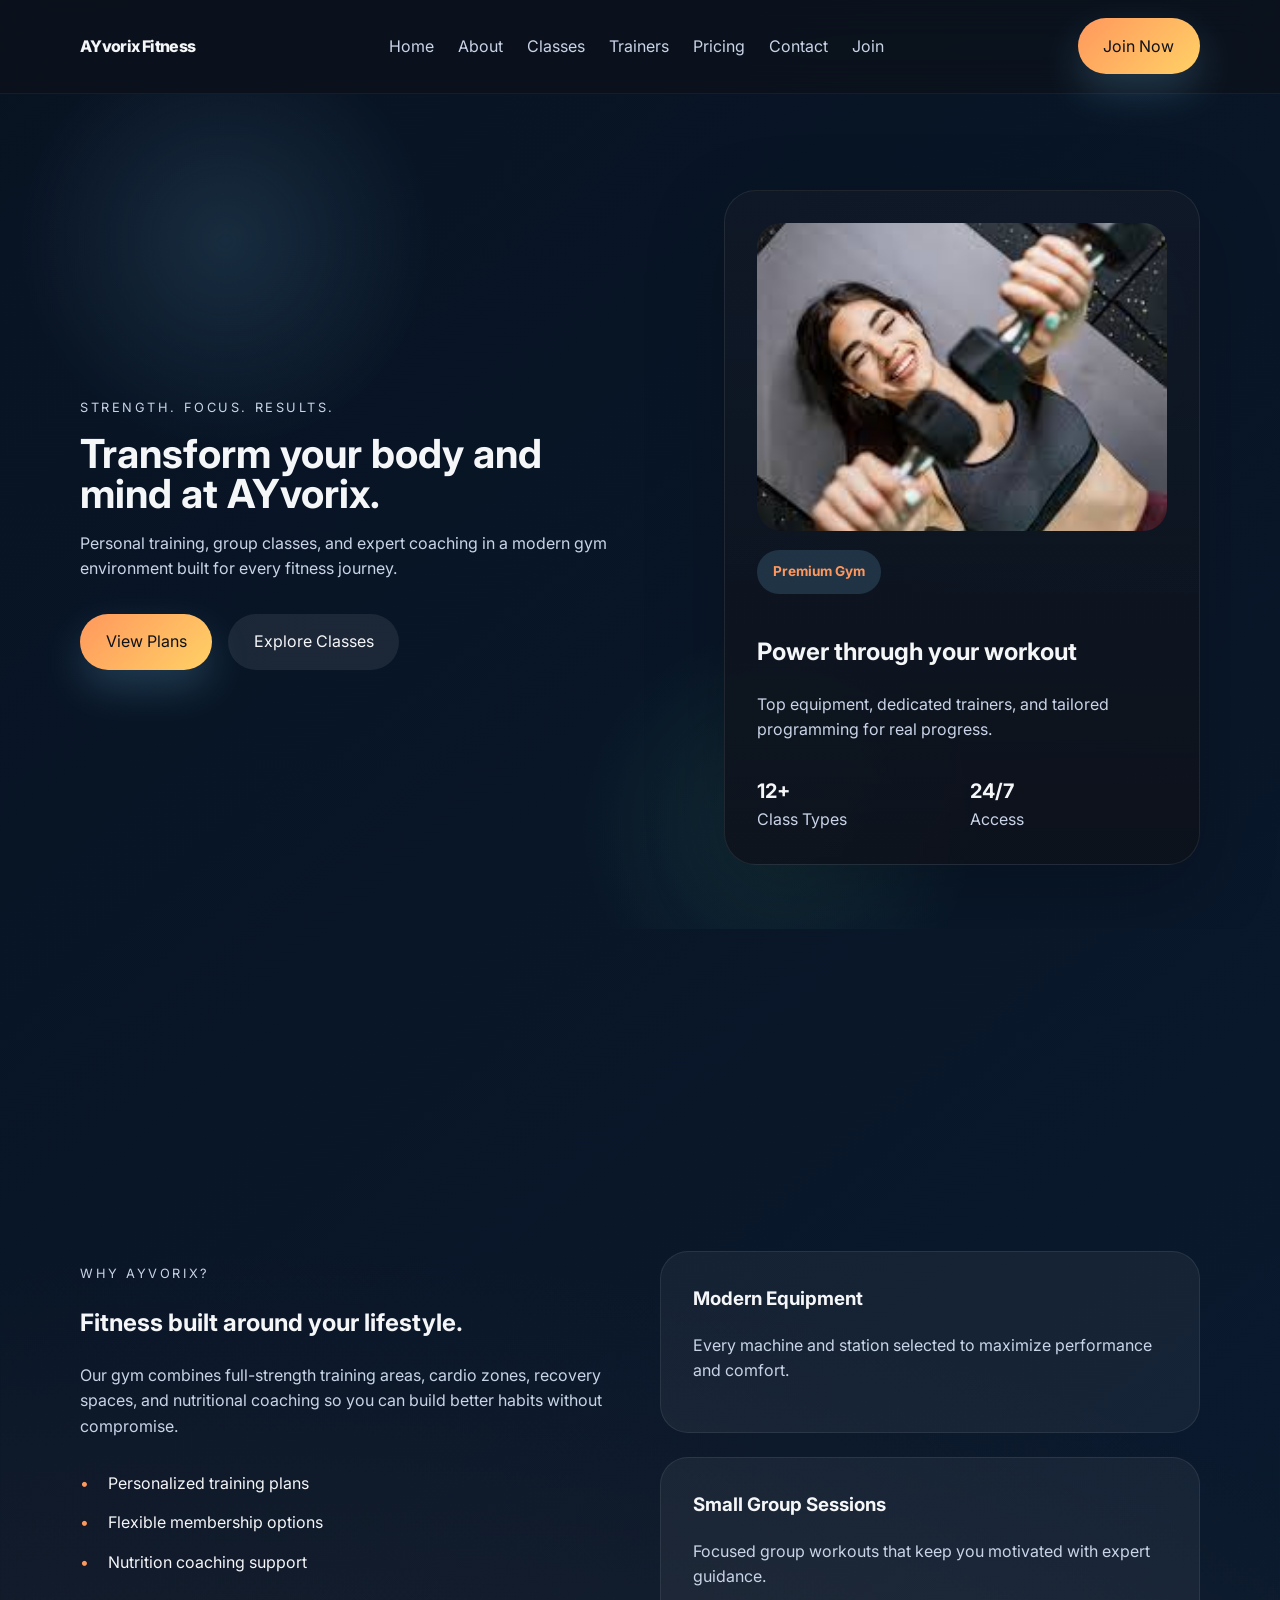
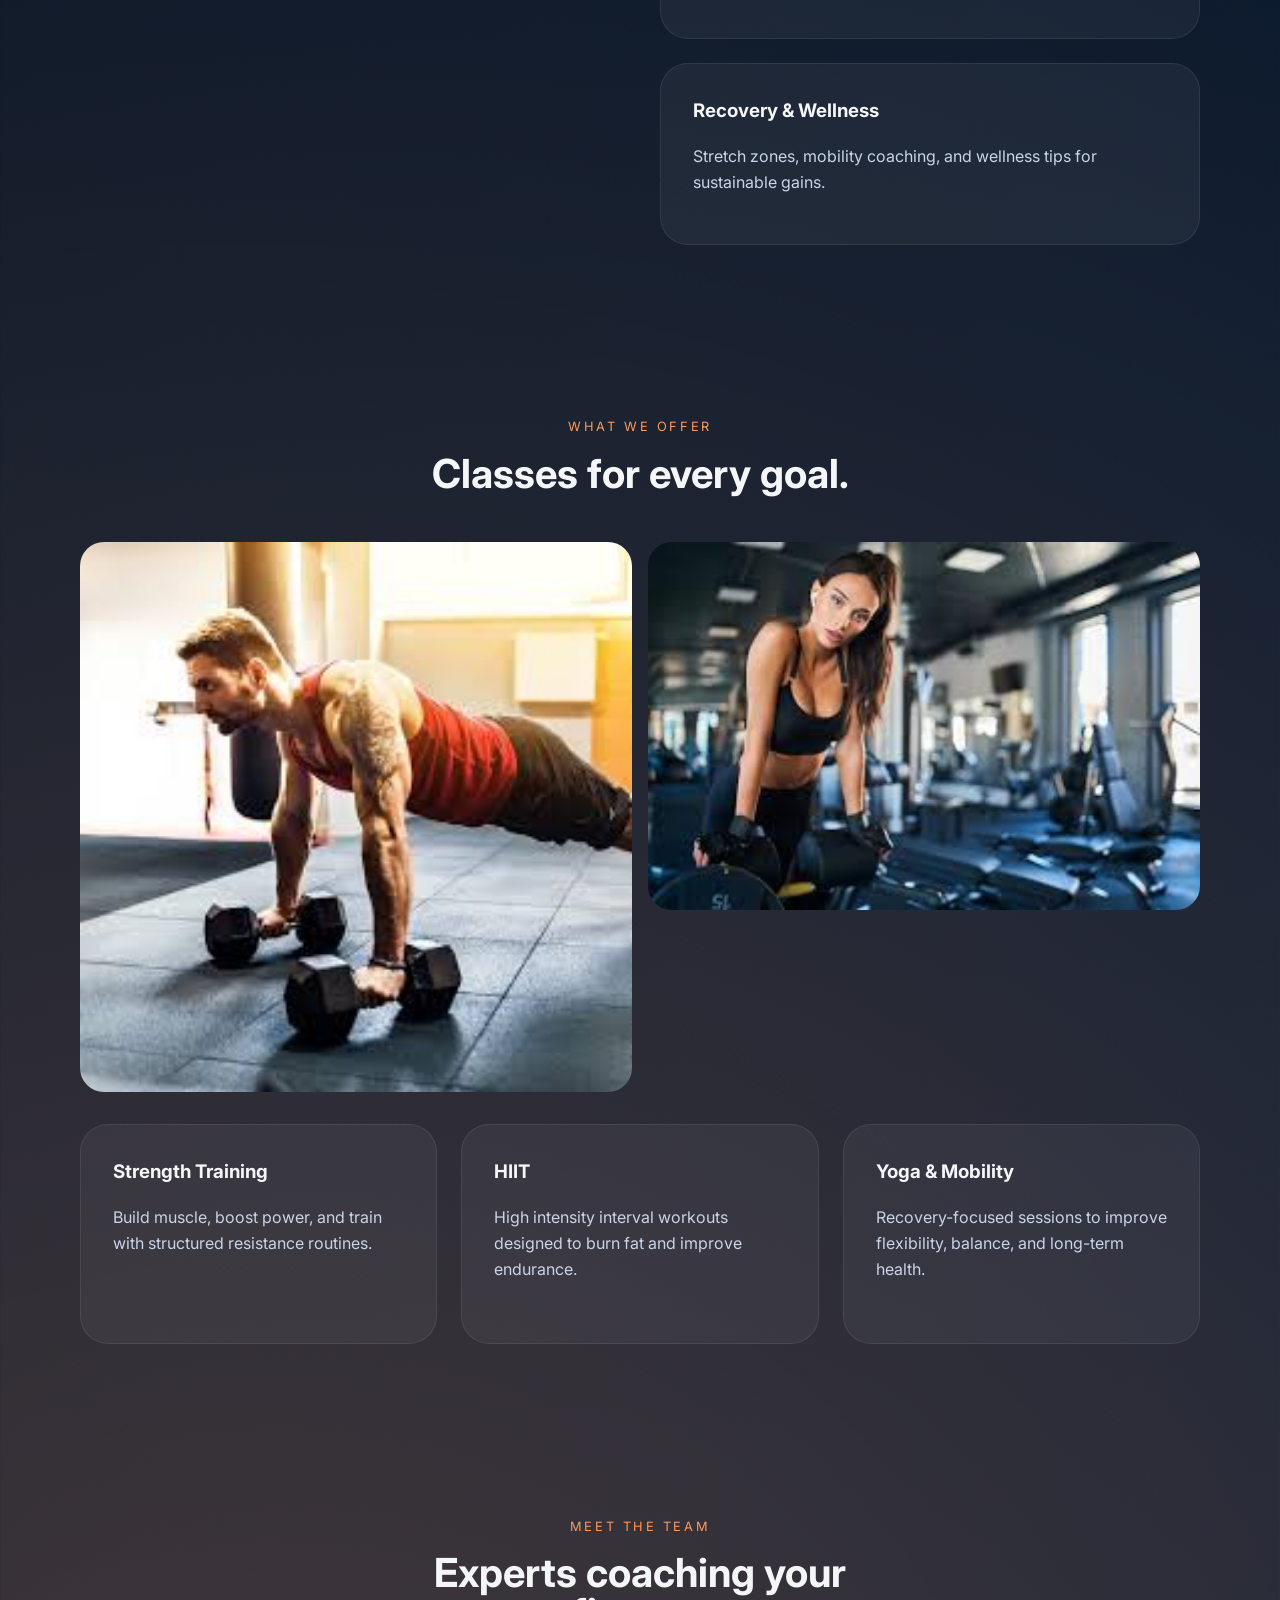
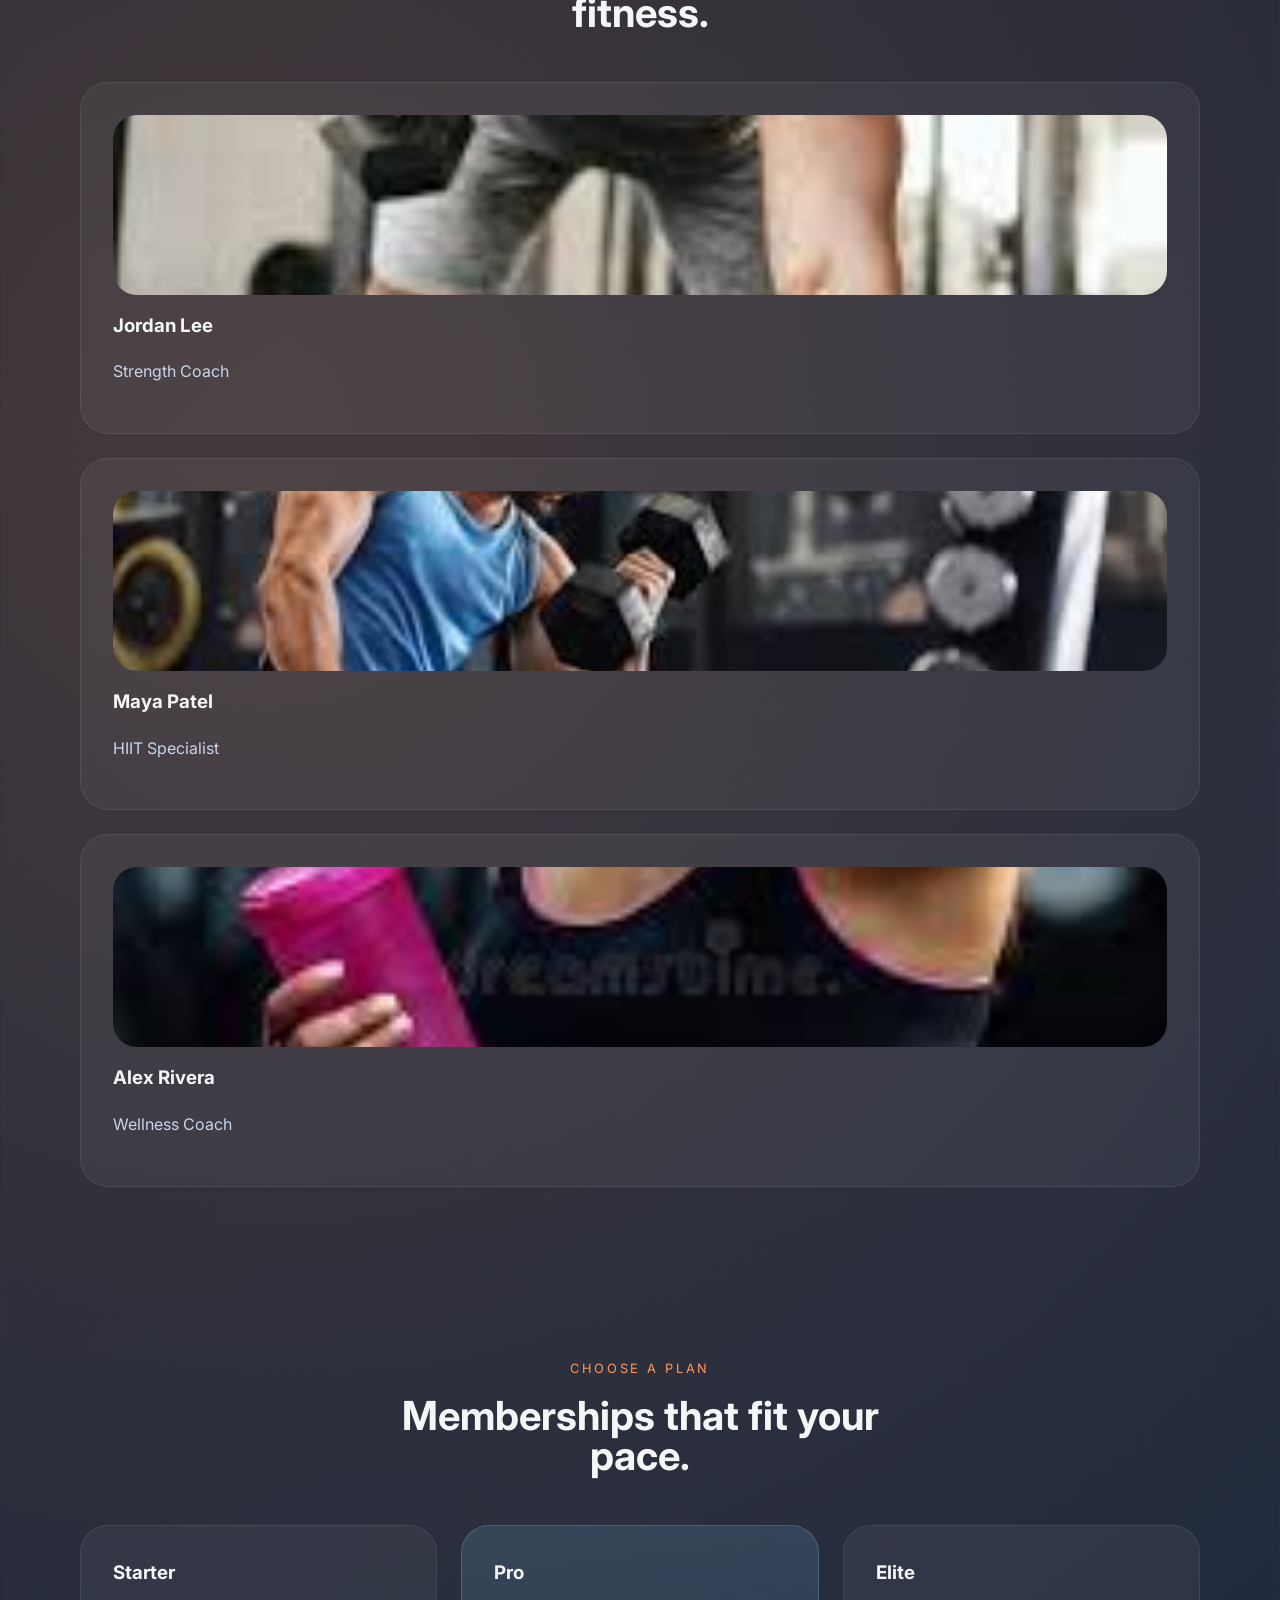
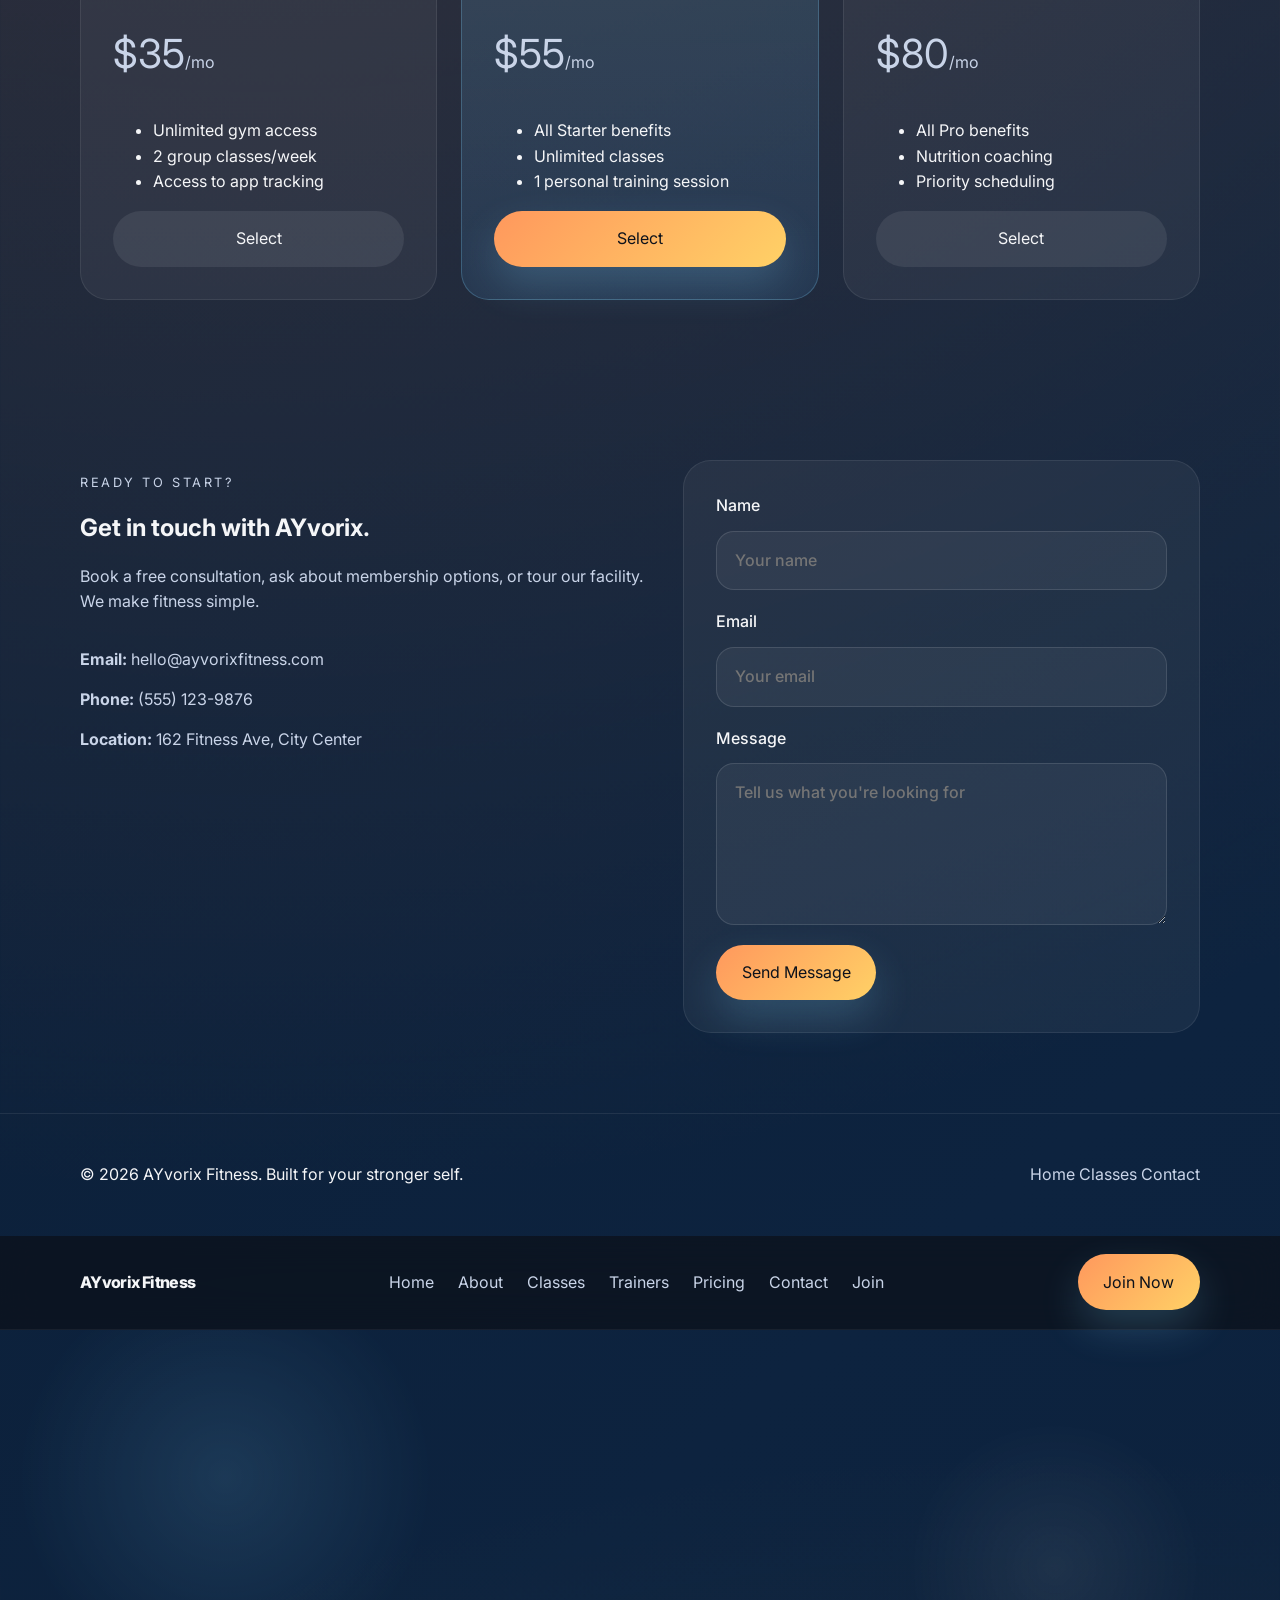
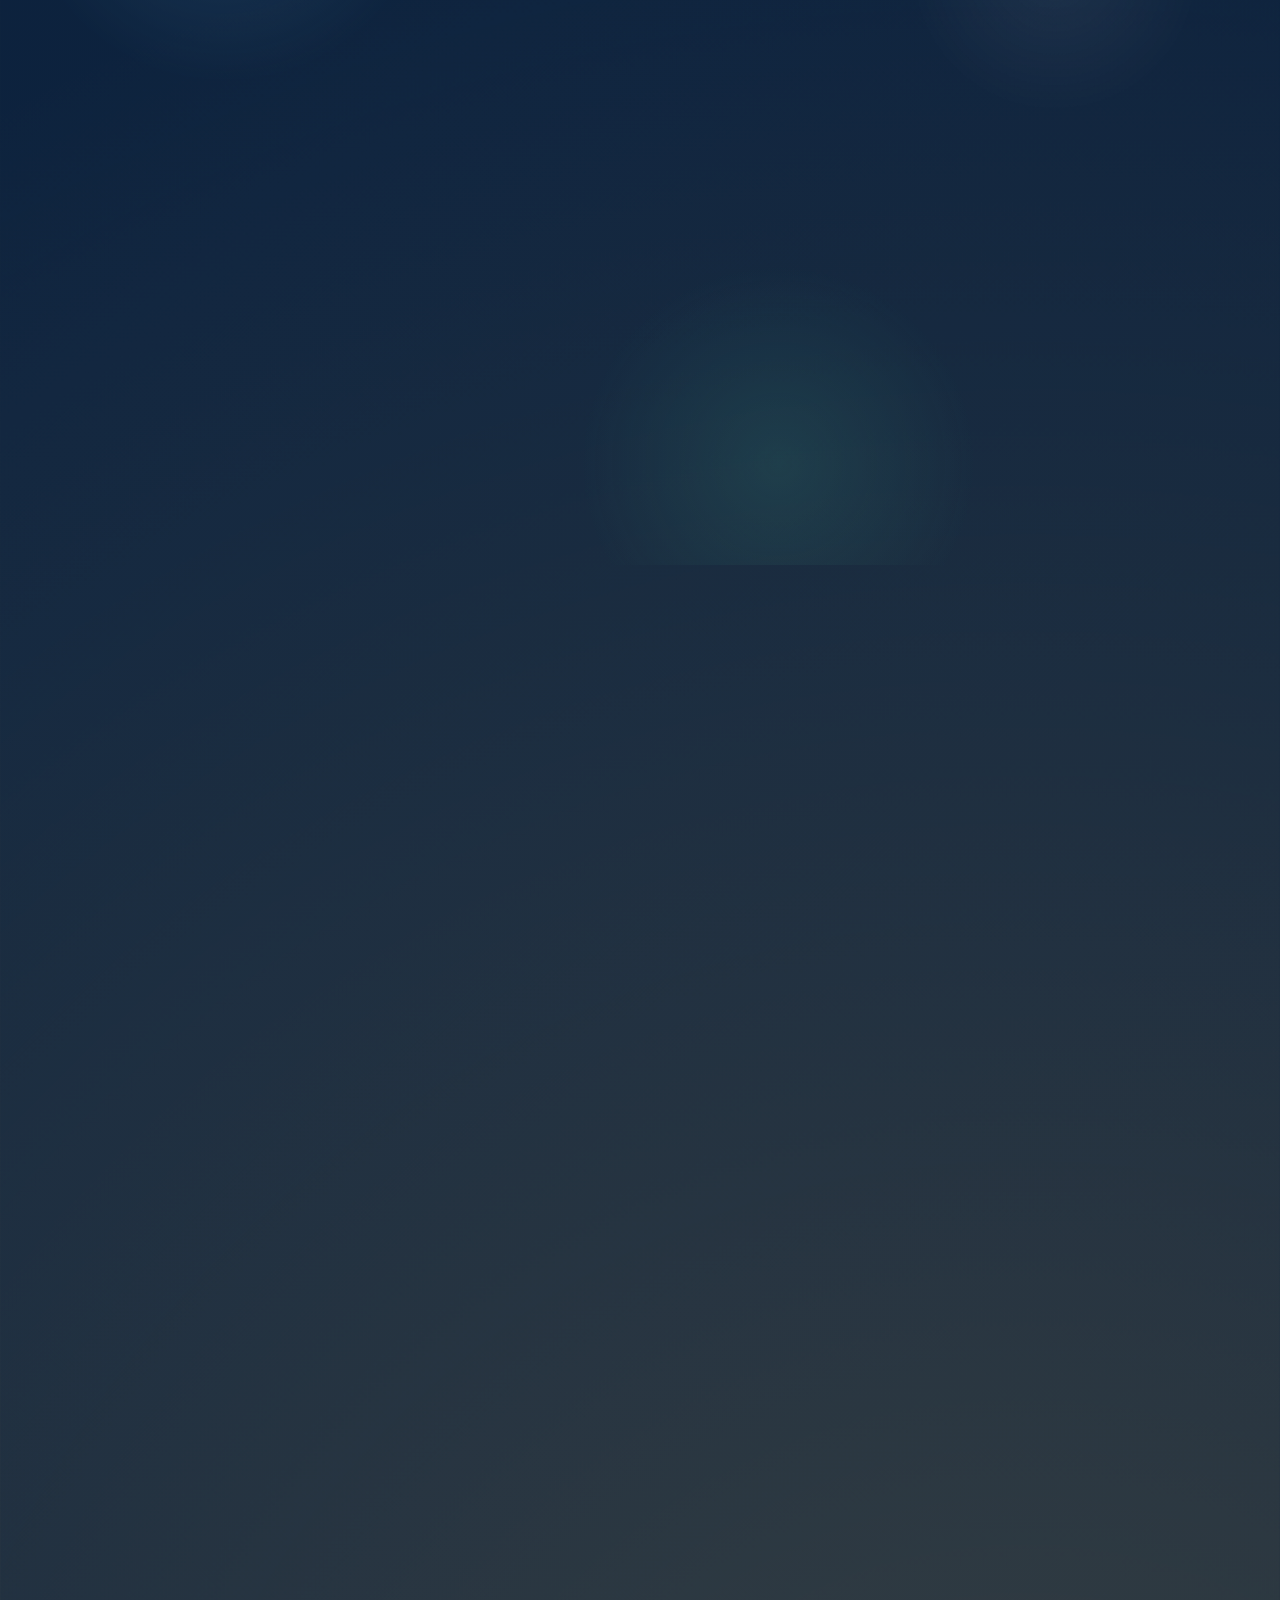
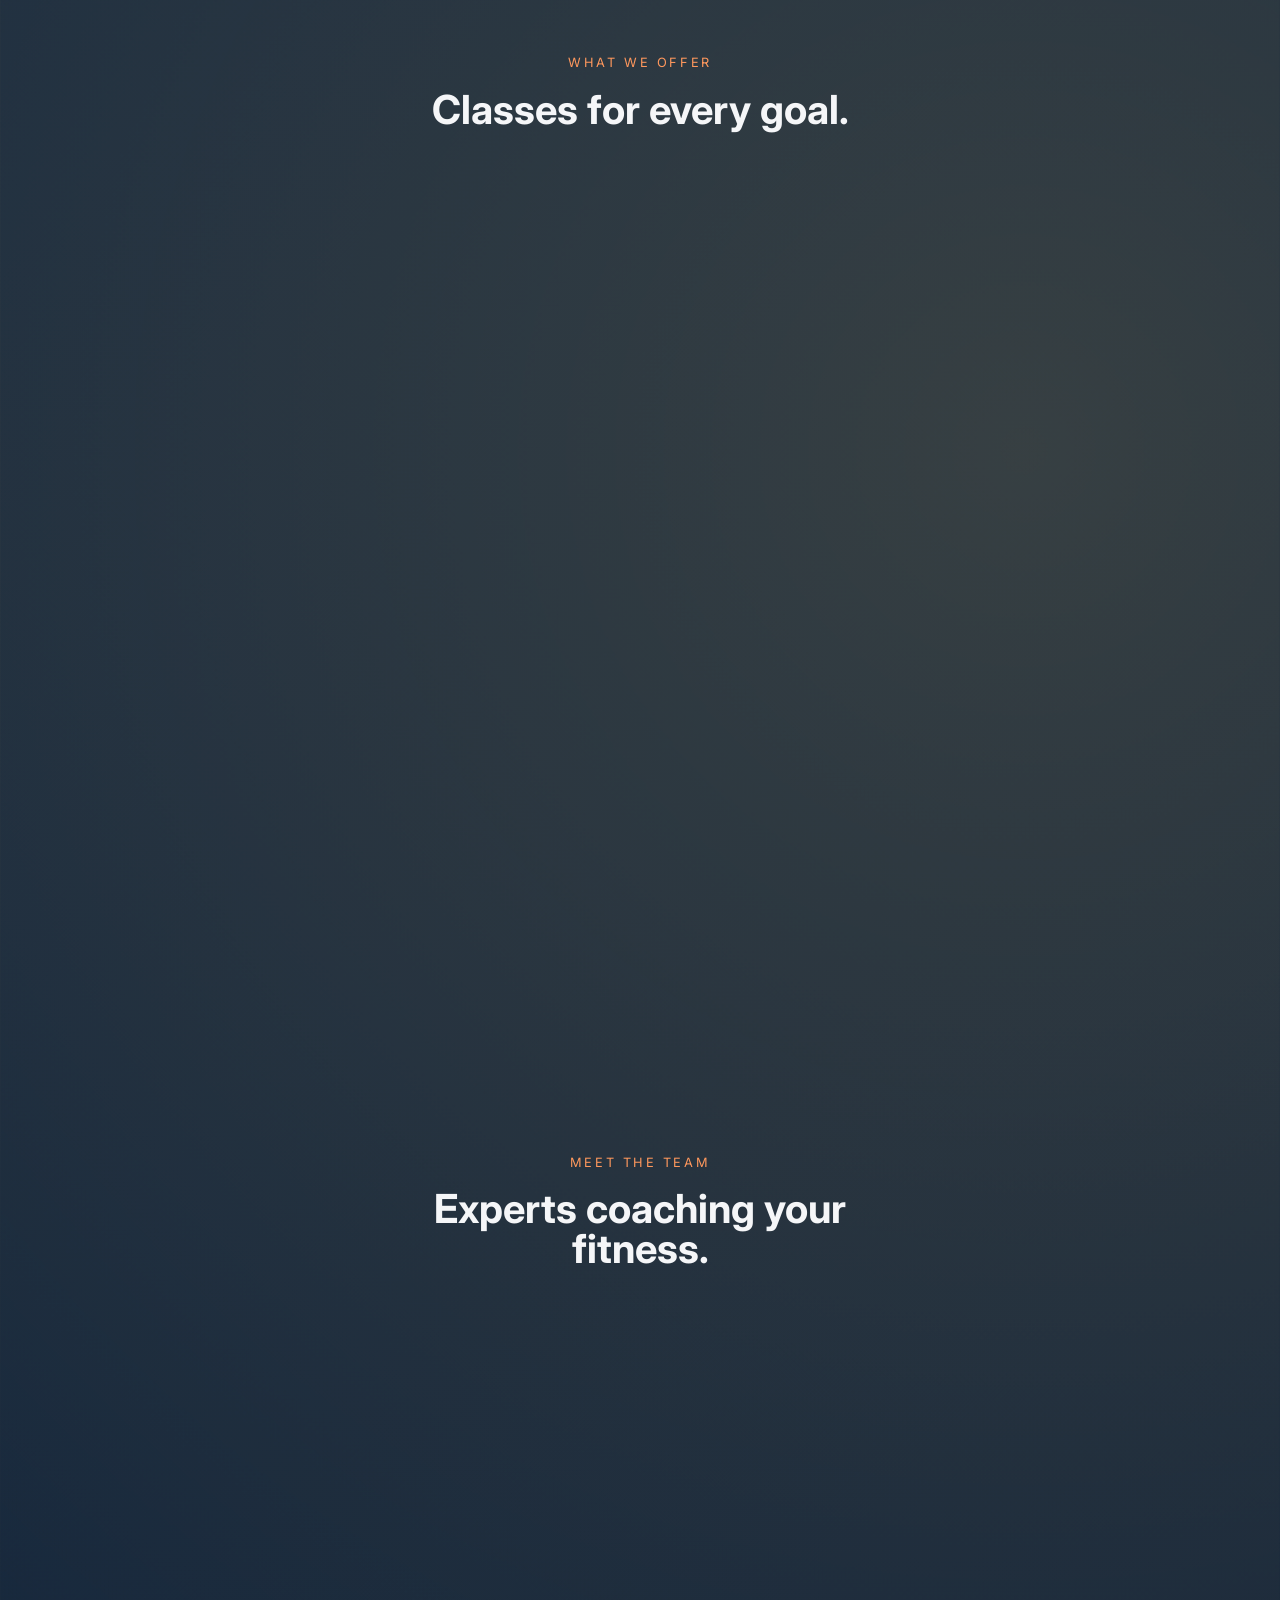
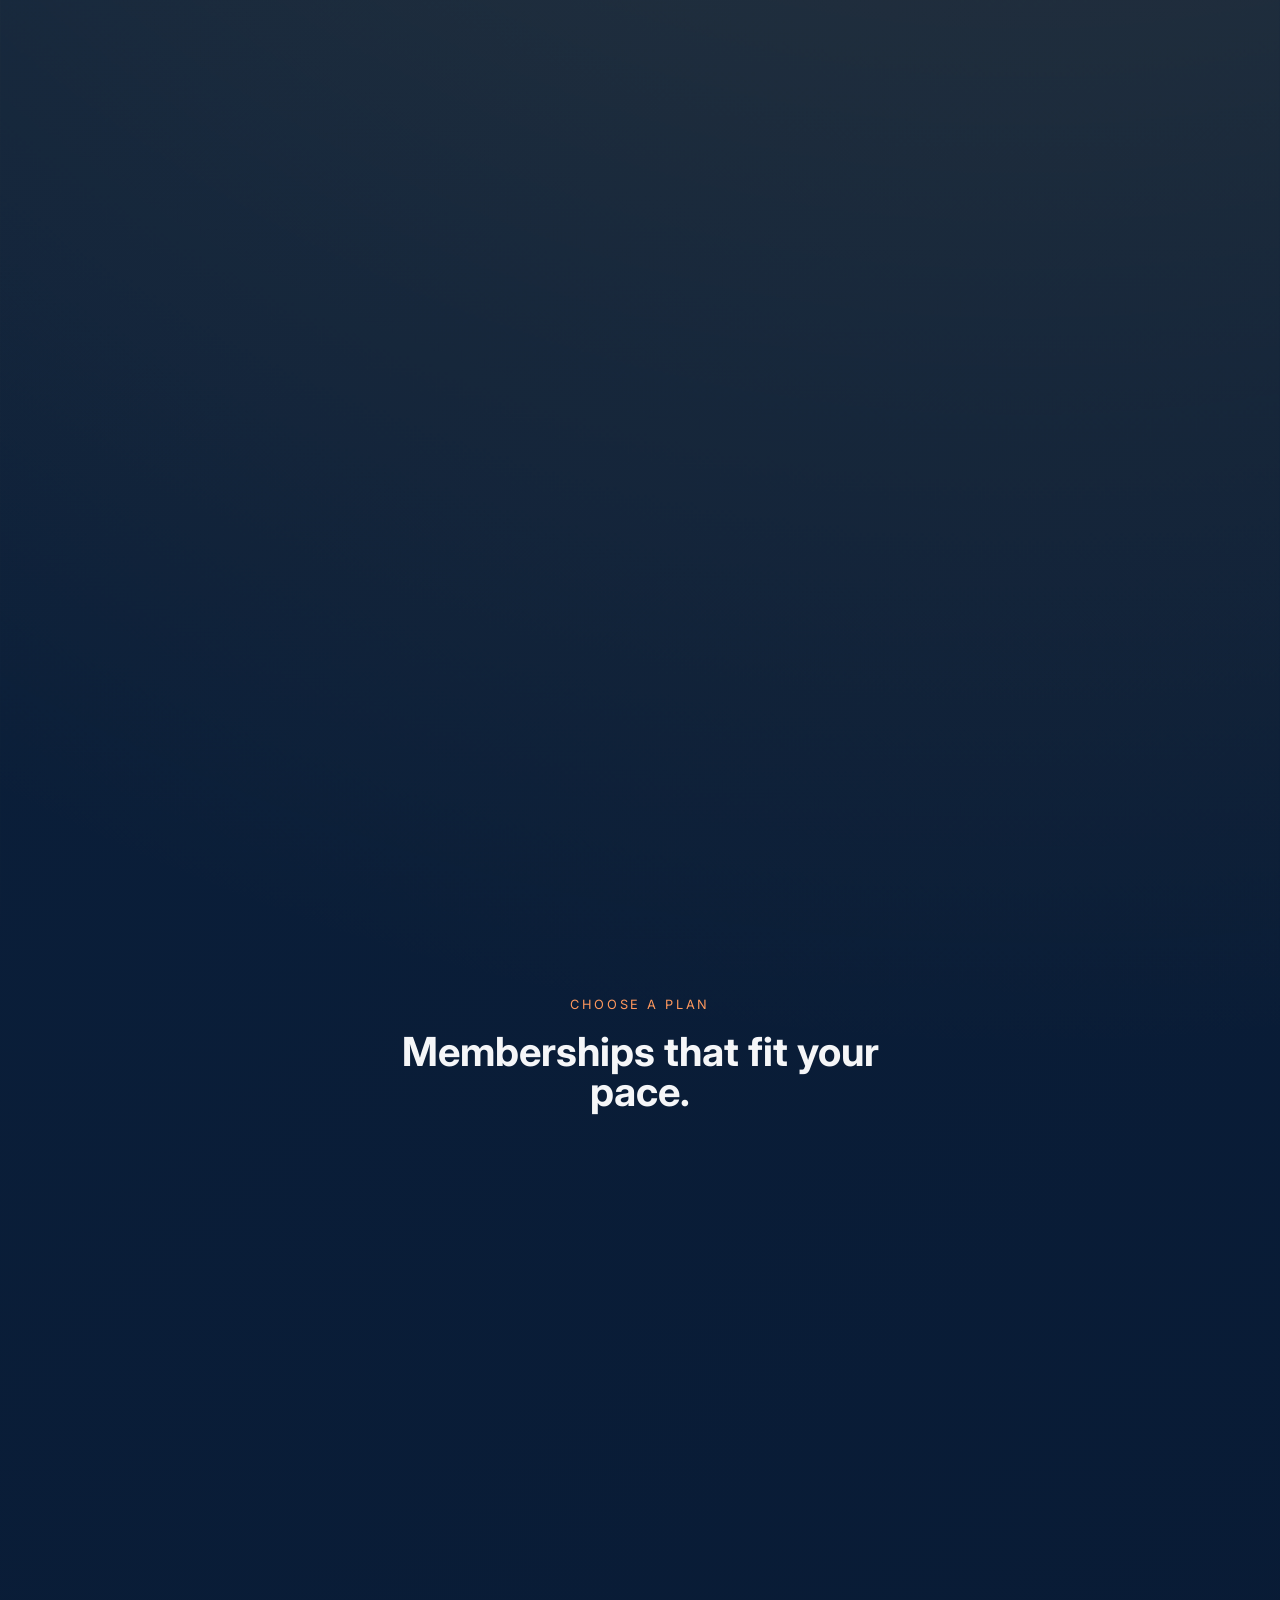
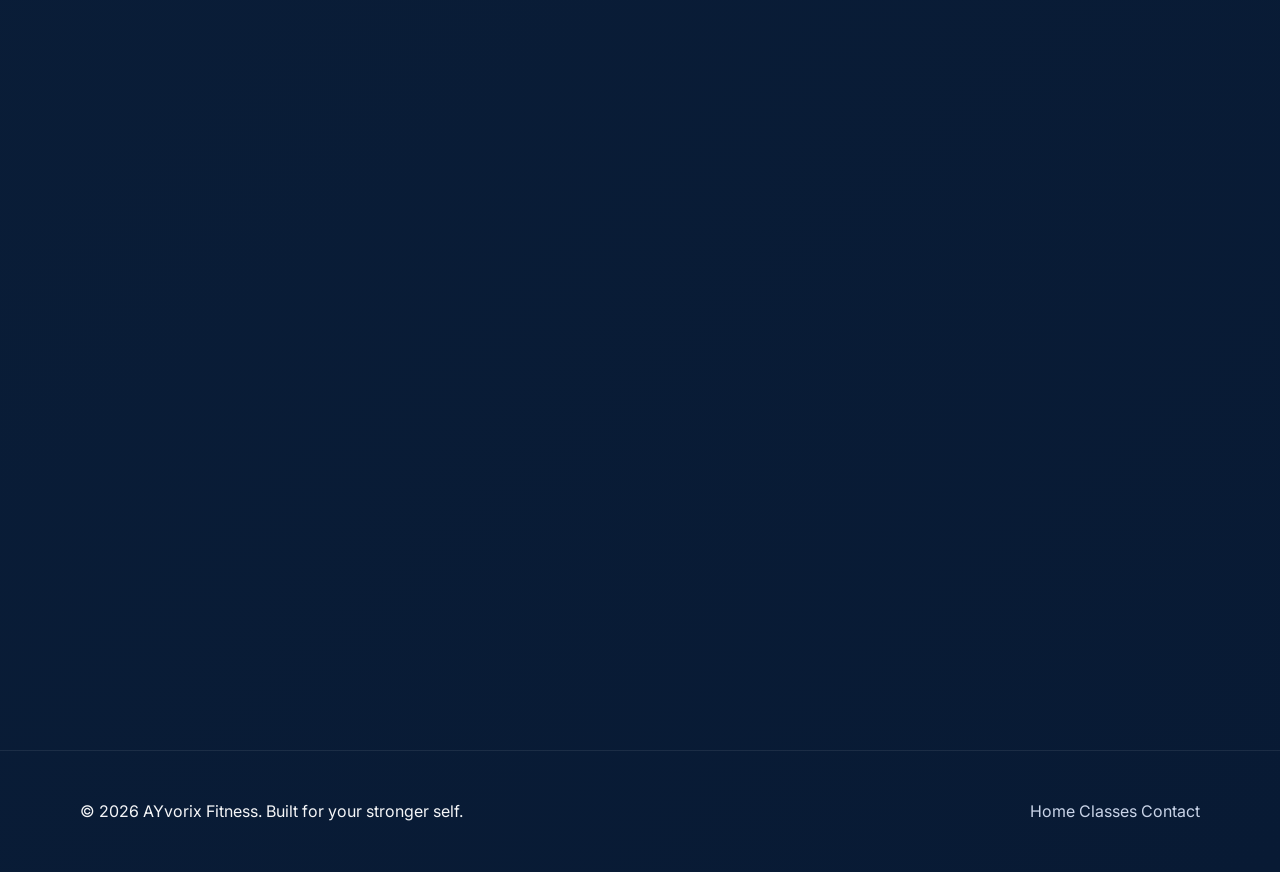
==== commit 930809d9: "commited" ====
--- a/index.html
+++ b/index.html
@@ -1,257 +1,3 @@
-<!DOCTYPE html>
-<html lang="en">
-
-<head>
-    <meta charset="UTF-8" />
-    <meta name="viewport" content="width=device-width, initial-scale=1.0" />
-    <title>AYvorix Fitness</title>
-    <link rel="preconnect" href="https://fonts.googleapis.com" />
-    <link rel="preconnect" href="https://fonts.gstatic.com" crossorigin />
-    <link href="https://fonts.googleapis.com/css2?family=Inter:wght@400;500;600;700;800&display=swap"
-        rel="stylesheet" />
-    <link rel="stylesheet" href="styles.css" />
-</head>
-
-<body>
-    <header class="site-header">
-        <div class="container header-inner">
-            <a href="index.html#home" class="brand">AYvorix Fitness</a>
-            <nav class="nav-links">
-                <a href="index.html#home">Home</a>
-                <a href="index.html#about">About</a>
-                <a href="index.html#classes">Classes</a>
-                <a href="index.html#trainers">Trainers</a>
-                <a href="index.html#pricing">Pricing</a>
-                <a href="index.html#contact">Contact</a>
-                <a href="join.html">Join</a>
-            </nav>
-            <a href="join.html" class="btn btn-primary">Join Now</a>
-        </div>
-    </header>
-
-    <main>
-        <section class="hero" id="home">
-            <div class="container hero-grid">
-                <div class="hero-copy animate">
-                    <p class="eyebrow">Strength. Focus. Results.</p>
-                    <h1>Transform your body and mind at AYvorix.</h1>
-                    <p>Personal training, group classes, and expert coaching in a modern gym environment built for every
-                        fitness journey.</p>
-                    <div class="hero-actions animate">
-                        <a href="#pricing" class="btn btn-primary">View Plans</a>
-                        <a href="#classes" class="btn btn-secondary">Explore Classes</a>
-                    </div>
-                </div>
-                <div class="hero-image">
-                    <div class="hero-card animate">
-                        <img class="hero-photo" src="https://images.unsplash.com/photo-1517964603305-64af3f35a1fb?auto=format&fit=crop&w=900&q=80" alt="Bodybuilder training with weights" />
-                        <span class="badge">Premium Gym</span>
-                        <h2>Power through your workout</h2>
-                        <p>Top equipment, dedicated trainers, and tailored programming for real progress.</p>
-                        <div class="hero-info">
-                            <div>
-                                <strong>12+</strong>
-                                <span>Class Types</span>
-                            </div>
-                            <div>
-                                <strong>24/7</strong>
-                                <span>Access</span>
-                            </div>
-                        </div>
-                    </div>
-                </div>
-            </div>
-        </section>
-
-        <section class="stats section-bg">
-            <div class="container stats-grid animate">
-                <div class="stat">
-                    <h3>1,200+</h3>
-                    <p>Members trained</p>
-                </div>
-                <div class="stat">
-                    <h3>45</h3>
-                    <p>Weekly classes</p>
-                </div>
-                <div class="stat">
-                    <h3>30+</h3>
-                    <p>Expert coaches</p>
-                </div>
-            </div>
-        </section>
-
-        <section class="about section" id="about">
-            <div class="container section-grid animate">
-                <div class="section-text">
-                    <p class="eyebrow">Why AYvorix?</p>
-                    <h2>Fitness built around your lifestyle.</h2>
-                    <p>Our gym combines full-strength training areas, cardio zones, recovery spaces, and nutritional
-                        coaching so you can build better habits without compromise.</p>
-                    <ul class="features-list">
-                        <li>Personalized training plans</li>
-                        <li>Flexible membership options</li>
-                        <li>Nutrition coaching support</li>
-                    </ul>
-                </div>
-                <div class="section-cards animate">
-                    <article class="feature-card">
-                        <h3>Modern Equipment</h3>
-                        <p>Every machine and station selected to maximize performance and comfort.</p>
-                    </article>
-                    <article class="feature-card">
-                        <h3>Small Group Sessions</h3>
-                        <p>Focused group workouts that keep you motivated with expert guidance.</p>
-                    </article>
-                    <article class="feature-card">
-                        <h3>Recovery & Wellness</h3>
-                        <p>Stretch zones, mobility coaching, and wellness tips for sustainable gains.</p>
-                    </article>
-                </div>
-            </div>
-        </section>
-
-        <section class="classes section" id="classes">
-            <div class="container">
-                <div class="section-header">
-                    <p class="eyebrow">What we offer</p>
-                    <h2>Classes for every goal.</h2>
-                </div>
-                <div class="image-strip animate">
-                    <img src="https://images.unsplash.com/photo-1517836357463-d25dfeac3438?auto=format&fit=crop&w=800&q=80" alt="Gym equipment with dumbbells" />
-                    <img src="https://images.unsplash.com/photo-1571019613914-85e0a9ae1c37?auto=format&fit=crop&w=800&q=80" alt="Barbells and strength training setup" />
-                </div>
-                <div class="classes-grid animate">
-                    <article class="class-card">
-                        <h3>Strength Training</h3>
-                        <p>Build muscle, boost power, and train with structured resistance routines.</p>
-                    </article>
-                    <article class="class-card">
-                        <h3>HIIT</h3>
-                        <p>High intensity interval workouts designed to burn fat and improve endurance.</p>
-                    </article>
-                    <article class="class-card">
-                        <h3>Yoga & Mobility</h3>
-                        <p>Recovery-focused sessions to improve flexibility, balance, and long-term health.</p>
-                    </article>
-                </div>
-            </div>
-        </section>
-
-        <section class="trainers section" id="trainers">
-            <div class="container">
-                <div class="section-header">
-                    <p class="eyebrow">Meet the team</p>
-                    <h2>Experts coaching your fitness.</h2>
-                </div>
-                <div class="trainers-grid animate">
-                    <article class="trainer-card">
-                        <img class="trainer-photo" src="https://images.unsplash.com/photo-1517836357463-d25dfeac3438?auto=format&fit=crop&w=800&q=80" alt="Trainer demonstrating gym equipment" />
-                        <h3>Jordan Lee</h3>
-                        <p>Strength Coach</p>
-                    </article>
-                    <article class="trainer-card">
-                        <img class="trainer-photo" src="https://images.unsplash.com/photo-1517964603305-64af3f35a1fb?auto=format&fit=crop&w=800&q=80" alt="Trainer coaching a client" />
-                        <h3>Maya Patel</h3>
-                        <p>HIIT Specialist</p>
-                    </article>
-                    <article class="trainer-card">
-                        <img class="trainer-photo" src="https://images.unsplash.com/photo-1508609349937-5ec4a25f5c19?auto=format&fit=crop&w=800&q=80" alt="Bodybuilder preparing for a workout" />
-                        <h3>Alex Rivera</h3>
-                        <p>Wellness Coach</p>
-                    </article>
-                </div>
-            </div>
-        </section>
-
-        <section class="pricing section" id="pricing">
-            <div class="container">
-                <div class="section-header">
-                    <p class="eyebrow">Choose a plan</p>
-                    <h2>Memberships that fit your pace.</h2>
-                </div>
-                <div class="pricing-grid animate">
-                    <article class="pricing-card">
-                        <h3>Starter</h3>
-                        <p class="price">$35<span>/mo</span></p>
-                        <ul>
-                            <li>Unlimited gym access</li>
-                            <li>2 group classes/week</li>
-                            <li>Access to app tracking</li>
-                        </ul>
-                        <button class="btn btn-secondary">Select</button>
-                    </article>
-                    <article class="pricing-card featured">
-                        <h3>Pro</h3>
-                        <p class="price">$55<span>/mo</span></p>
-                        <ul>
-                            <li>All Starter benefits</li>
-                            <li>Unlimited classes</li>
-                            <li>1 personal training session</li>
-                        </ul>
-                        <button class="btn btn-primary">Select</button>
-                    </article>
-                    <article class="pricing-card">
-                        <h3>Elite</h3>
-                        <p class="price">$80<span>/mo</span></p>
-                        <ul>
-                            <li>All Pro benefits</li>
-                            <li>Nutrition coaching</li>
-                            <li>Priority scheduling</li>
-                        </ul>
-                        <button class="btn btn-secondary">Select</button>
-                    </article>
-                </div>
-            </div>
-        </section>
-
-        <section class="contact section" id="contact">
-            <div class="container contact-grid animate">
-                <div class="contact-copy animate">
-                    <p class="eyebrow">Ready to start?</p>
-                    <h2>Get in touch with AYvorix.</h2>
-                    <p>Book a free consultation, ask about membership options, or tour our facility. We make fitness
-                        simple.</p>
-                    <ul class="contact-list">
-                        <li><strong>Email:</strong> hello@ayvorixfitness.com</li>
-                        <li><strong>Phone:</strong> (555) 123-9876</li>
-                        <li><strong>Location:</strong> 162 Fitness Ave, City Center</li>
-                    </ul>
-                </div>
-                <form class="contact-form animate" id="contactForm">
-                    <label>
-                        Name
-                        <input type="text" name="name" placeholder="Your name" required />
-                    </label>
-                    <label>
-                        Email
-                        <input type="email" name="email" placeholder="Your email" required />
-                    </label>
-                    <label>
-                        Message
-                        <textarea name="message" placeholder="Tell us what you're looking for" rows="5"
-                            required></textarea>
-                    </label>
-                    <button type="submit" class="btn btn-primary">Send Message</button>
-                </form>
-            </div>
-        </section>
-    </main>
-
-    <footer class="site-footer">
-        <div class="container footer-inner">
-            <p>© 2026 AYvorix Fitness. Built for your stronger self.</p>
-            <div class="footer-links">
-                <a href="#home">Home</a>
-                <a href="#classes">Classes</a>
-                <a href="#contact">Contact</a>
-            </div>
-        </div>
-    </footer>
-
-    <script src="script.js"></script>
-</body>
-
-=======
 <!DOCTYPE html>
 <html lang="en">
 
@@ -505,5 +251,255 @@
     <script src="script.js"></script>
 </body>
 
+<head>
+    <meta charset="UTF-8" />
+    <meta name="viewport" content="width=device-width, initial-scale=1.0" />
+    <title>AYvorix Fitness</title>
+    <link rel="preconnect" href="https://fonts.googleapis.com" />
+    <link rel="preconnect" href="https://fonts.gstatic.com" crossorigin />
+    <link href="https://fonts.googleapis.com/css2?family=Inter:wght@400;500;600;700;800&display=swap"
+        rel="stylesheet" />
+    <link rel="stylesheet" href="styles.css" />
+</head>
+
+<body>
+    <header class="site-header">
+        <div class="container header-inner">
+            <a href="index.html#home" class="brand">AYvorix Fitness</a>
+            <nav class="nav-links">
+                <a href="index.html#home">Home</a>
+                <a href="index.html#about">About</a>
+                <a href="index.html#classes">Classes</a>
+                <a href="index.html#trainers">Trainers</a>
+                <a href="index.html#pricing">Pricing</a>
+                <a href="index.html#contact">Contact</a>
+                <a href="join.html">Join</a>
+            </nav>
+            <a href="join.html" class="btn btn-primary">Join Now</a>
+        </div>
+    </header>
+
+    <main>
+        <section class="hero" id="home">
+            <div class="container hero-grid">
+                <div class="hero-copy animate">
+                    <p class="eyebrow">Strength. Focus. Results.</p>
+                    <h1>Transform your body and mind at AYvorix.</h1>
+                    <p>Personal training, group classes, and expert coaching in a modern gym environment built for every
+                        fitness journey.</p>
+                    <div class="hero-actions animate">
+                        <a href="#pricing" class="btn btn-primary">View Plans</a>
+                        <a href="#classes" class="btn btn-secondary">Explore Classes</a>
+                    </div>
+                </div>
+                <div class="hero-image">
+                    <div class="hero-card animate">
+                        <img class="hero-photo" src="assets/image1.png" alt="Bodybuilder training with weights" />
+                        <span class="badge">Premium Gym</span>
+                        <h2>Power through your workout</h2>
+                        <p>Top equipment, dedicated trainers, and tailored programming for real progress.</p>
+                        <div class="hero-info">
+                            <div>
+                                <strong>12+</strong>
+                                <span>Class Types</span>
+                            </div>
+                            <div>
+                                <strong>24/7</strong>
+                                <span>Access</span>
+                            </div>
+                        </div>
+                    </div>
+                </div>
+            </div>
+        </section>
+
+        <section class="stats section-bg">
+            <div class="container stats-grid animate">
+                <div class="stat">
+                    <h3>1,200+</h3>
+                    <p>Members trained</p>
+                </div>
+                <div class="stat">
+                    <h3>45</h3>
+                    <p>Weekly classes</p>
+                </div>
+                <div class="stat">
+                    <h3>30+</h3>
+                    <p>Expert coaches</p>
+                </div>
+            </div>
+        </section>
+
+        <section class="about section" id="about">
+            <div class="container section-grid animate">
+                <div class="section-text">
+                    <p class="eyebrow">Why AYvorix?</p>
+                    <h2>Fitness built around your lifestyle.</h2>
+                    <p>Our gym combines full-strength training areas, cardio zones, recovery spaces, and nutritional
+                        coaching so you can build better habits without compromise.</p>
+                    <ul class="features-list">
+                        <li>Personalized training plans</li>
+                        <li>Flexible membership options</li>
+                        <li>Nutrition coaching support</li>
+                    </ul>
+                </div>
+                <div class="section-cards animate">
+                    <article class="feature-card">
+                        <h3>Modern Equipment</h3>
+                        <p>Every machine and station selected to maximize performance and comfort.</p>
+                    </article>
+                    <article class="feature-card">
+                        <h3>Small Group Sessions</h3>
+                        <p>Focused group workouts that keep you motivated with expert guidance.</p>
+                    </article>
+                    <article class="feature-card">
+                        <h3>Recovery & Wellness</h3>
+                        <p>Stretch zones, mobility coaching, and wellness tips for sustainable gains.</p>
+                    </article>
+                </div>
+            </div>
+        </section>
+
+        <section class="classes section" id="classes">
+            <div class="container">
+                <div class="section-header">
+                    <p class="eyebrow">What we offer</p>
+                    <h2>Classes for every goal.</h2>
+                </div>
+                <div class="image-strip animate">
+                    <img src="assets/image2.png" alt="Gym equipment with dumbbells" />
+                    <img src="assets/image3.png" alt="Barbells and strength training setup" />
+                </div>
+                <div class="classes-grid animate">
+                    <article class="class-card">
+                        <h3>Strength Training</h3>
+                        <p>Build muscle, boost power, and train with structured resistance routines.</p>
+                    </article>
+                    <article class="class-card">
+                        <h3>HIIT</h3>
+                        <p>High intensity interval workouts designed to burn fat and improve endurance.</p>
+                    </article>
+                    <article class="class-card">
+                        <h3>Yoga & Mobility</h3>
+                        <p>Recovery-focused sessions to improve flexibility, balance, and long-term health.</p>
+                    </article>
+                </div>
+            </div>
+        </section>
+
+        <section class="trainers section" id="trainers">
+            <div class="container">
+                <div class="section-header">
+                    <p class="eyebrow">Meet the team</p>
+                    <h2>Experts coaching your fitness.</h2>
+                </div>
+                <div class="trainers-grid animate">
+                    <article class="trainer-card">
+                        <img class="trainer-photo" src="assets/image4.png" alt="Trainer demonstrating gym equipment" />
+                        <h3>Jordan Lee</h3>
+                        <p>Strength Coach</p>
+                    </article>
+                    <article class="trainer-card">
+                        <img class="trainer-photo" src="assets/image5.png" alt="Trainer coaching a client" />
+                        <h3>Maya Patel</h3>
+                        <p>HIIT Specialist</p>
+                    </article>
+                    <article class="trainer-card">
+                        <img class="trainer-photo" src="assets/image6.png" alt="Bodybuilder preparing for a workout" />
+                        <h3>Alex Rivera</h3>
+                        <p>Wellness Coach</p>
+                    </article>
+                </div>
+            </div>
+        </section>
+
+        <section class="pricing section" id="pricing">
+            <div class="container">
+                <div class="section-header">
+                    <p class="eyebrow">Choose a plan</p>
+                    <h2>Memberships that fit your pace.</h2>
+                </div>
+                <div class="pricing-grid animate">
+                    <article class="pricing-card">
+                        <h3>Starter</h3>
+                        <p class="price">$35<span>/mo</span></p>
+                        <ul>
+                            <li>Unlimited gym access</li>
+                            <li>2 group classes/week</li>
+                            <li>Access to app tracking</li>
+                        </ul>
+                        <button class="btn btn-secondary">Select</button>
+                    </article>
+                    <article class="pricing-card featured">
+                        <h3>Pro</h3>
+                        <p class="price">$55<span>/mo</span></p>
+                        <ul>
+                            <li>All Starter benefits</li>
+                            <li>Unlimited classes</li>
+                            <li>1 personal training session</li>
+                        </ul>
+                        <button class="btn btn-primary">Select</button>
+                    </article>
+                    <article class="pricing-card">
+                        <h3>Elite</h3>
+                        <p class="price">$80<span>/mo</span></p>
+                        <ul>
+                            <li>All Pro benefits</li>
+                            <li>Nutrition coaching</li>
+                            <li>Priority scheduling</li>
+                        </ul>
+                        <button class="btn btn-secondary">Select</button>
+                    </article>
+                </div>
+            </div>
+        </section>
+
+        <section class="contact section" id="contact">
+            <div class="container contact-grid animate">
+                <div class="contact-copy animate">
+                    <p class="eyebrow">Ready to start?</p>
+                    <h2>Get in touch with AYvorix.</h2>
+                    <p>Book a free consultation, ask about membership options, or tour our facility. We make fitness
+                        simple.</p>
+                    <ul class="contact-list">
+                        <li><strong>Email:</strong> hello@ayvorixfitness.com</li>
+                        <li><strong>Phone:</strong> (555) 123-9876</li>
+                        <li><strong>Location:</strong> 162 Fitness Ave, City Center</li>
+                    </ul>
+                </div>
+                <form class="contact-form animate" id="contactForm">
+                    <label>
+                        Name
+                        <input type="text" name="name" placeholder="Your name" required />
+                    </label>
+                    <label>
+                        Email
+                        <input type="email" name="email" placeholder="Your email" required />
+                    </label>
+                    <label>
+                        Message
+                        <textarea name="message" placeholder="Tell us what you're looking for" rows="5"
+                            required></textarea>
+                    </label>
+                    <button type="submit" class="btn btn-primary">Send Message</button>
+                </form>
+            </div>
+        </section>
+    </main>
+
+    <footer class="site-footer">
+        <div class="container footer-inner">
+            <p>© 2026 AYvorix Fitness. Built for your stronger self.</p>
+            <div class="footer-links">
+                <a href="#home">Home</a>
+                <a href="#classes">Classes</a>
+                <a href="#contact">Contact</a>
+            </div>
+        </div>
+    </footer>
+
+    <script src="script.js"></script>
+</body>
+
 
 </html>
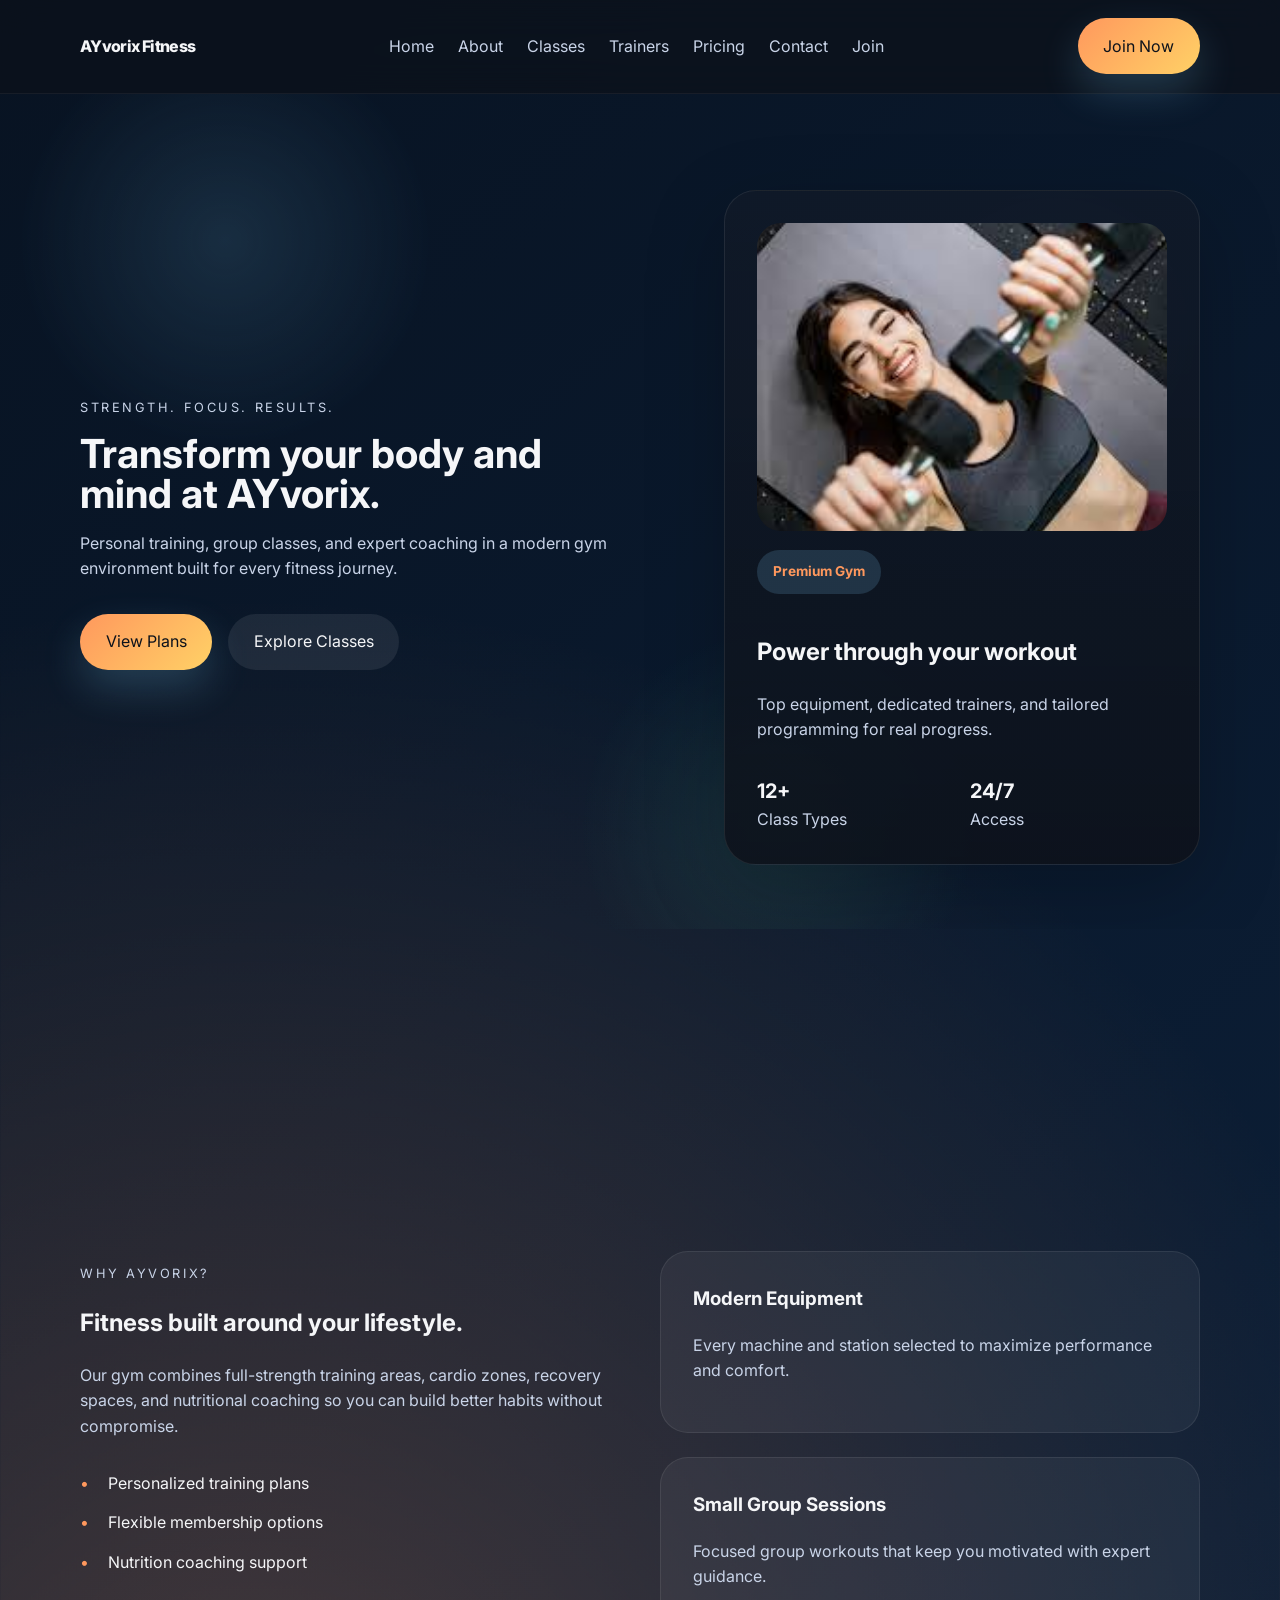
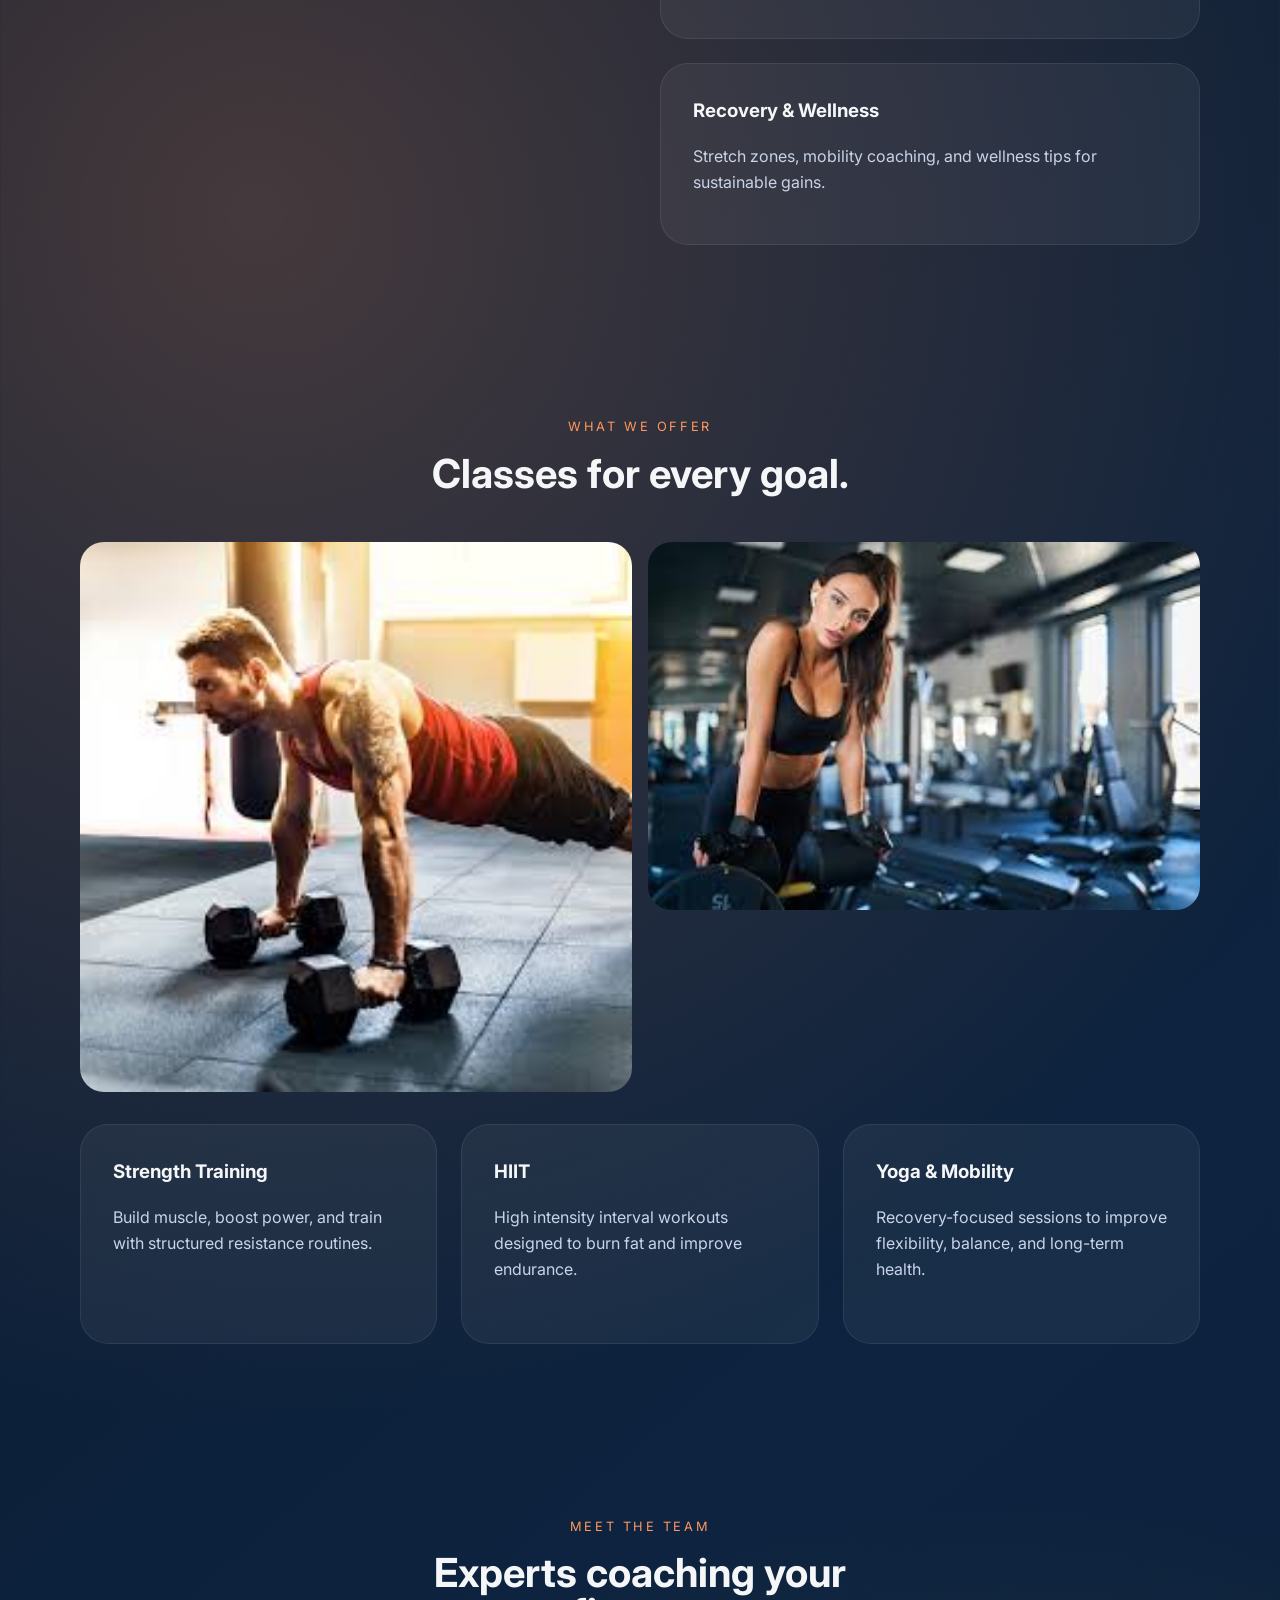
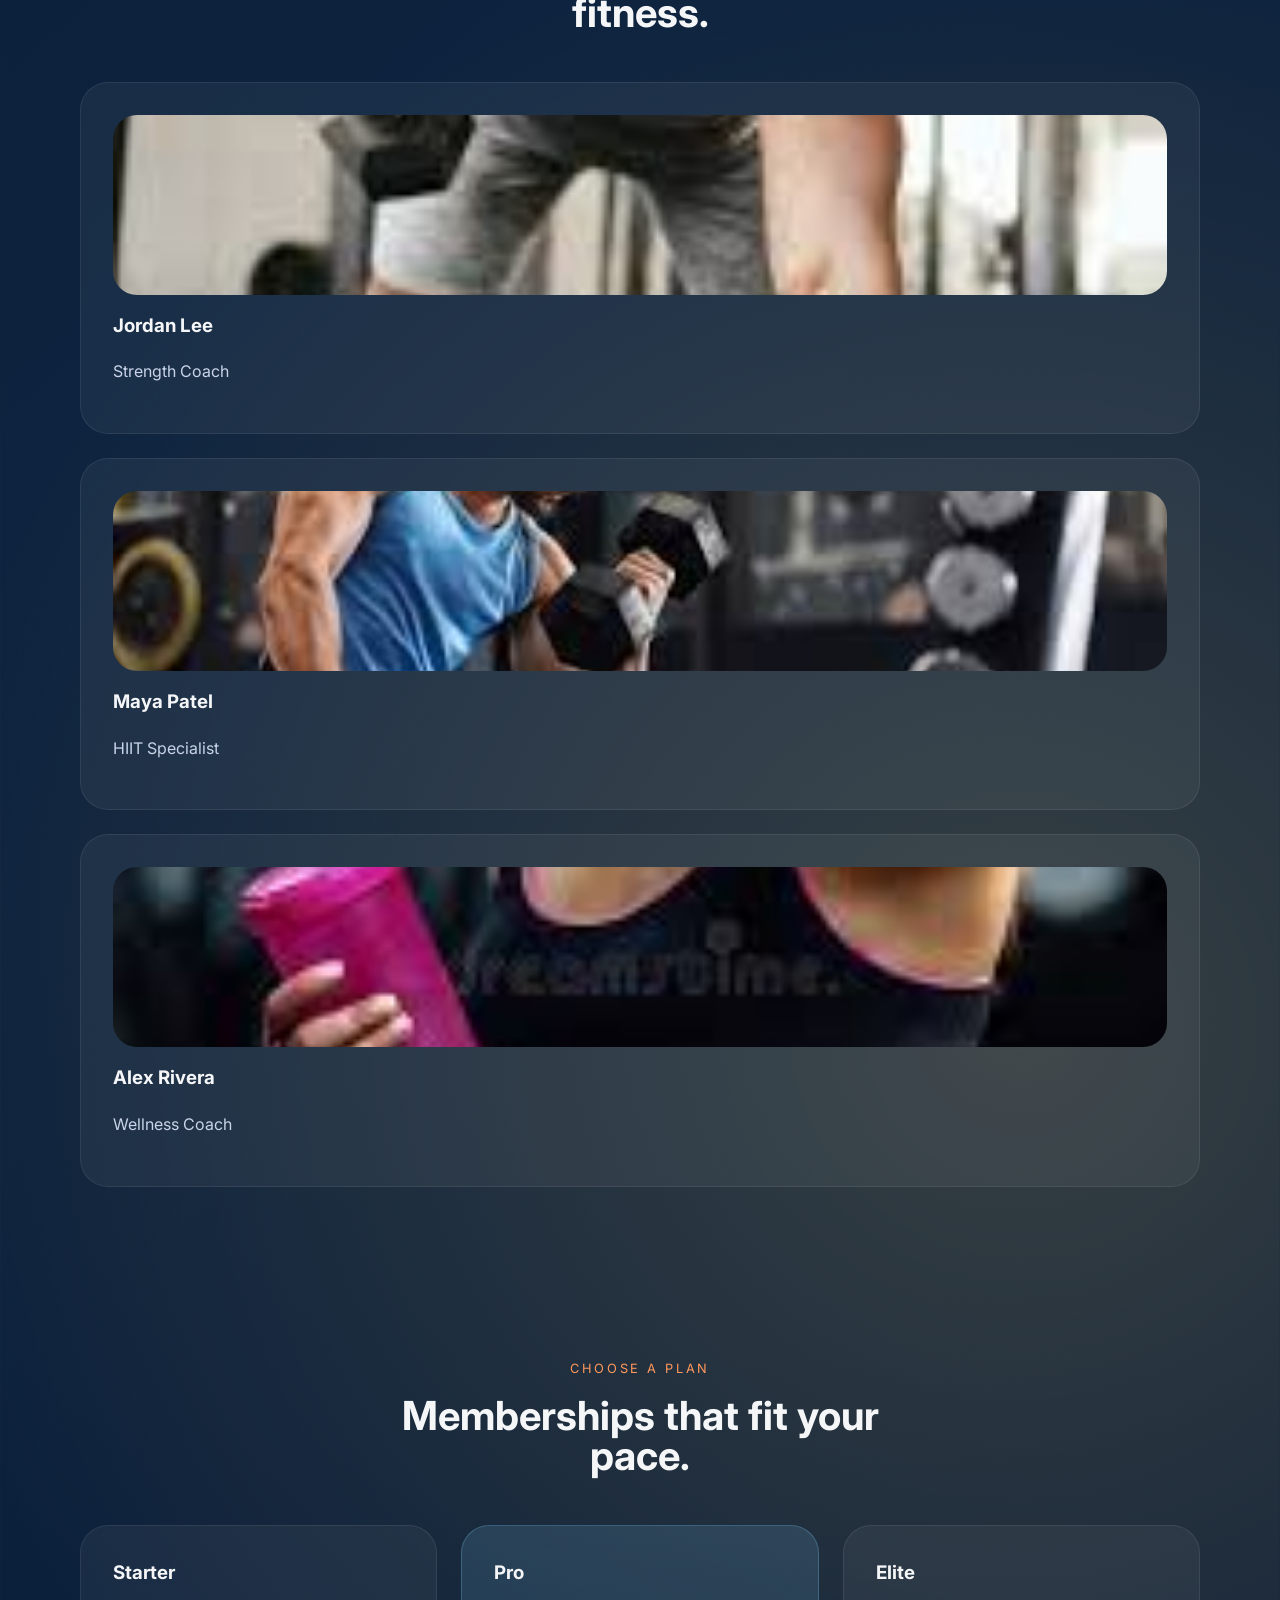
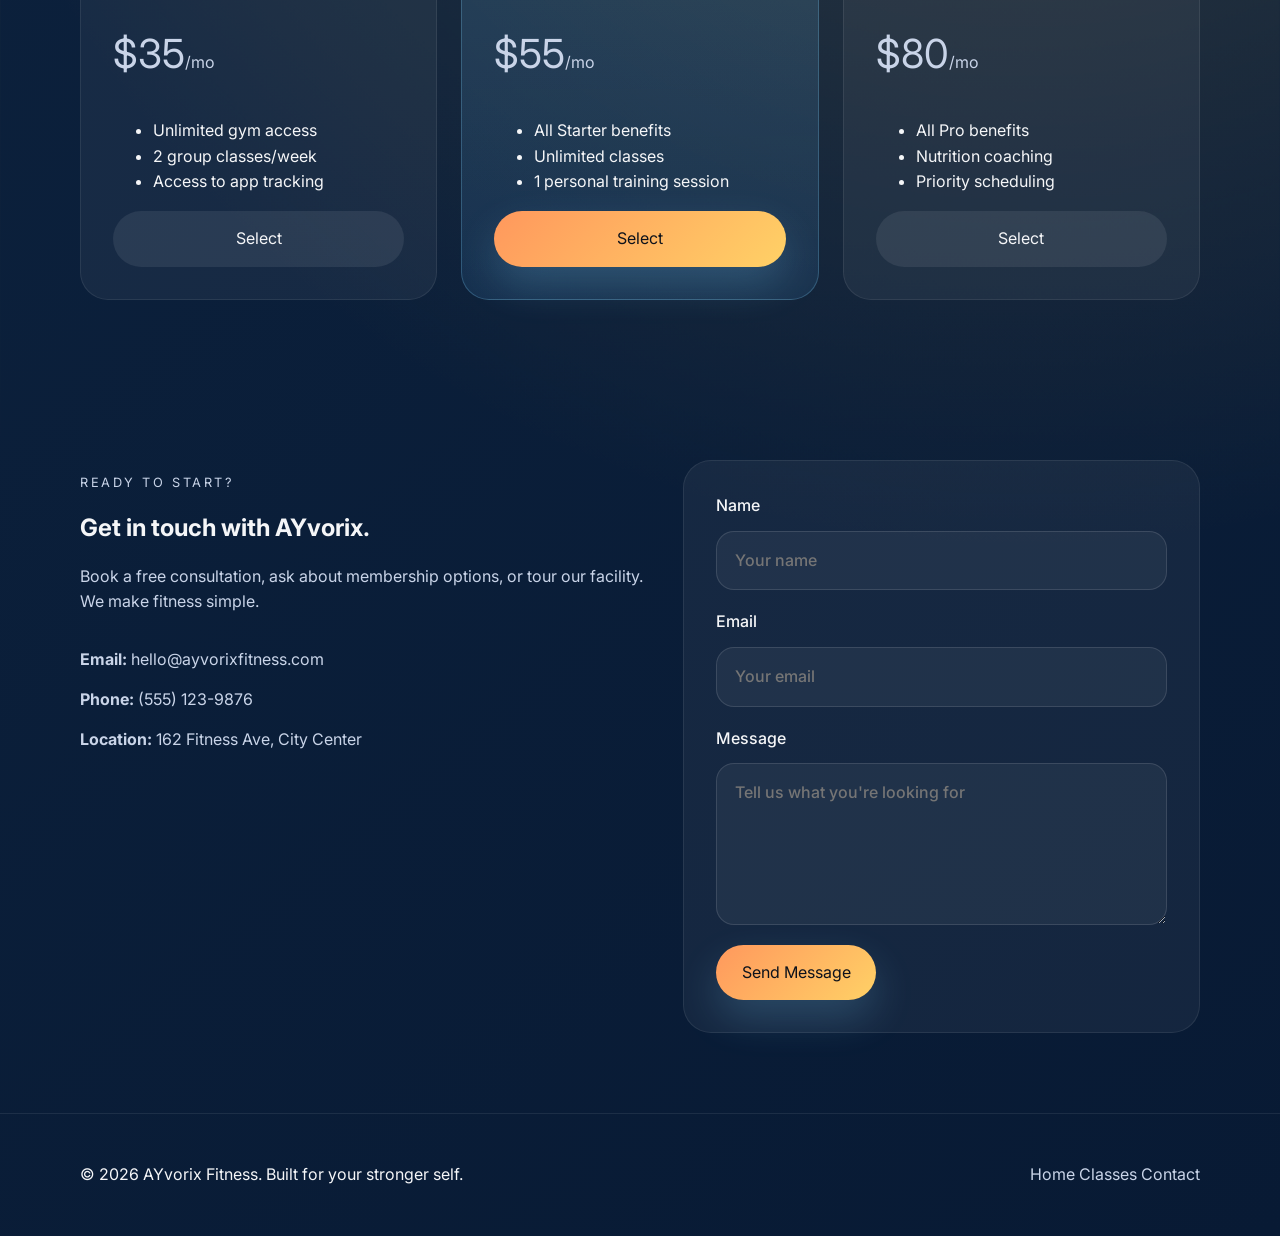
==== commit 0b535230: "commited" ====
--- a/index.html
+++ b/index.html
@@ -251,255 +251,4 @@
     <script src="script.js"></script>
 </body>
 
-<head>
-    <meta charset="UTF-8" />
-    <meta name="viewport" content="width=device-width, initial-scale=1.0" />
-    <title>AYvorix Fitness</title>
-    <link rel="preconnect" href="https://fonts.googleapis.com" />
-    <link rel="preconnect" href="https://fonts.gstatic.com" crossorigin />
-    <link href="https://fonts.googleapis.com/css2?family=Inter:wght@400;500;600;700;800&display=swap"
-        rel="stylesheet" />
-    <link rel="stylesheet" href="styles.css" />
-</head>
-
-<body>
-    <header class="site-header">
-        <div class="container header-inner">
-            <a href="index.html#home" class="brand">AYvorix Fitness</a>
-            <nav class="nav-links">
-                <a href="index.html#home">Home</a>
-                <a href="index.html#about">About</a>
-                <a href="index.html#classes">Classes</a>
-                <a href="index.html#trainers">Trainers</a>
-                <a href="index.html#pricing">Pricing</a>
-                <a href="index.html#contact">Contact</a>
-                <a href="join.html">Join</a>
-            </nav>
-            <a href="join.html" class="btn btn-primary">Join Now</a>
-        </div>
-    </header>
-
-    <main>
-        <section class="hero" id="home">
-            <div class="container hero-grid">
-                <div class="hero-copy animate">
-                    <p class="eyebrow">Strength. Focus. Results.</p>
-                    <h1>Transform your body and mind at AYvorix.</h1>
-                    <p>Personal training, group classes, and expert coaching in a modern gym environment built for every
-                        fitness journey.</p>
-                    <div class="hero-actions animate">
-                        <a href="#pricing" class="btn btn-primary">View Plans</a>
-                        <a href="#classes" class="btn btn-secondary">Explore Classes</a>
-                    </div>
-                </div>
-                <div class="hero-image">
-                    <div class="hero-card animate">
-                        <img class="hero-photo" src="assets/image1.png" alt="Bodybuilder training with weights" />
-                        <span class="badge">Premium Gym</span>
-                        <h2>Power through your workout</h2>
-                        <p>Top equipment, dedicated trainers, and tailored programming for real progress.</p>
-                        <div class="hero-info">
-                            <div>
-                                <strong>12+</strong>
-                                <span>Class Types</span>
-                            </div>
-                            <div>
-                                <strong>24/7</strong>
-                                <span>Access</span>
-                            </div>
-                        </div>
-                    </div>
-                </div>
-            </div>
-        </section>
-
-        <section class="stats section-bg">
-            <div class="container stats-grid animate">
-                <div class="stat">
-                    <h3>1,200+</h3>
-                    <p>Members trained</p>
-                </div>
-                <div class="stat">
-                    <h3>45</h3>
-                    <p>Weekly classes</p>
-                </div>
-                <div class="stat">
-                    <h3>30+</h3>
-                    <p>Expert coaches</p>
-                </div>
-            </div>
-        </section>
-
-        <section class="about section" id="about">
-            <div class="container section-grid animate">
-                <div class="section-text">
-                    <p class="eyebrow">Why AYvorix?</p>
-                    <h2>Fitness built around your lifestyle.</h2>
-                    <p>Our gym combines full-strength training areas, cardio zones, recovery spaces, and nutritional
-                        coaching so you can build better habits without compromise.</p>
-                    <ul class="features-list">
-                        <li>Personalized training plans</li>
-                        <li>Flexible membership options</li>
-                        <li>Nutrition coaching support</li>
-                    </ul>
-                </div>
-                <div class="section-cards animate">
-                    <article class="feature-card">
-                        <h3>Modern Equipment</h3>
-                        <p>Every machine and station selected to maximize performance and comfort.</p>
-                    </article>
-                    <article class="feature-card">
-                        <h3>Small Group Sessions</h3>
-                        <p>Focused group workouts that keep you motivated with expert guidance.</p>
-                    </article>
-                    <article class="feature-card">
-                        <h3>Recovery & Wellness</h3>
-                        <p>Stretch zones, mobility coaching, and wellness tips for sustainable gains.</p>
-                    </article>
-                </div>
-            </div>
-        </section>
-
-        <section class="classes section" id="classes">
-            <div class="container">
-                <div class="section-header">
-                    <p class="eyebrow">What we offer</p>
-                    <h2>Classes for every goal.</h2>
-                </div>
-                <div class="image-strip animate">
-                    <img src="assets/image2.png" alt="Gym equipment with dumbbells" />
-                    <img src="assets/image3.png" alt="Barbells and strength training setup" />
-                </div>
-                <div class="classes-grid animate">
-                    <article class="class-card">
-                        <h3>Strength Training</h3>
-                        <p>Build muscle, boost power, and train with structured resistance routines.</p>
-                    </article>
-                    <article class="class-card">
-                        <h3>HIIT</h3>
-                        <p>High intensity interval workouts designed to burn fat and improve endurance.</p>
-                    </article>
-                    <article class="class-card">
-                        <h3>Yoga & Mobility</h3>
-                        <p>Recovery-focused sessions to improve flexibility, balance, and long-term health.</p>
-                    </article>
-                </div>
-            </div>
-        </section>
-
-        <section class="trainers section" id="trainers">
-            <div class="container">
-                <div class="section-header">
-                    <p class="eyebrow">Meet the team</p>
-                    <h2>Experts coaching your fitness.</h2>
-                </div>
-                <div class="trainers-grid animate">
-                    <article class="trainer-card">
-                        <img class="trainer-photo" src="assets/image4.png" alt="Trainer demonstrating gym equipment" />
-                        <h3>Jordan Lee</h3>
-                        <p>Strength Coach</p>
-                    </article>
-                    <article class="trainer-card">
-                        <img class="trainer-photo" src="assets/image5.png" alt="Trainer coaching a client" />
-                        <h3>Maya Patel</h3>
-                        <p>HIIT Specialist</p>
-                    </article>
-                    <article class="trainer-card">
-                        <img class="trainer-photo" src="assets/image6.png" alt="Bodybuilder preparing for a workout" />
-                        <h3>Alex Rivera</h3>
-                        <p>Wellness Coach</p>
-                    </article>
-                </div>
-            </div>
-        </section>
-
-        <section class="pricing section" id="pricing">
-            <div class="container">
-                <div class="section-header">
-                    <p class="eyebrow">Choose a plan</p>
-                    <h2>Memberships that fit your pace.</h2>
-                </div>
-                <div class="pricing-grid animate">
-                    <article class="pricing-card">
-                        <h3>Starter</h3>
-                        <p class="price">$35<span>/mo</span></p>
-                        <ul>
-                            <li>Unlimited gym access</li>
-                            <li>2 group classes/week</li>
-                            <li>Access to app tracking</li>
-                        </ul>
-                        <button class="btn btn-secondary">Select</button>
-                    </article>
-                    <article class="pricing-card featured">
-                        <h3>Pro</h3>
-                        <p class="price">$55<span>/mo</span></p>
-                        <ul>
-                            <li>All Starter benefits</li>
-                            <li>Unlimited classes</li>
-                            <li>1 personal training session</li>
-                        </ul>
-                        <button class="btn btn-primary">Select</button>
-                    </article>
-                    <article class="pricing-card">
-                        <h3>Elite</h3>
-                        <p class="price">$80<span>/mo</span></p>
-                        <ul>
-                            <li>All Pro benefits</li>
-                            <li>Nutrition coaching</li>
-                            <li>Priority scheduling</li>
-                        </ul>
-                        <button class="btn btn-secondary">Select</button>
-                    </article>
-                </div>
-            </div>
-        </section>
-
-        <section class="contact section" id="contact">
-            <div class="container contact-grid animate">
-                <div class="contact-copy animate">
-                    <p class="eyebrow">Ready to start?</p>
-                    <h2>Get in touch with AYvorix.</h2>
-                    <p>Book a free consultation, ask about membership options, or tour our facility. We make fitness
-                        simple.</p>
-                    <ul class="contact-list">
-                        <li><strong>Email:</strong> hello@ayvorixfitness.com</li>
-                        <li><strong>Phone:</strong> (555) 123-9876</li>
-                        <li><strong>Location:</strong> 162 Fitness Ave, City Center</li>
-                    </ul>
-                </div>
-                <form class="contact-form animate" id="contactForm">
-                    <label>
-                        Name
-                        <input type="text" name="name" placeholder="Your name" required />
-                    </label>
-                    <label>
-                        Email
-                        <input type="email" name="email" placeholder="Your email" required />
-                    </label>
-                    <label>
-                        Message
-                        <textarea name="message" placeholder="Tell us what you're looking for" rows="5"
-                            required></textarea>
-                    </label>
-                    <button type="submit" class="btn btn-primary">Send Message</button>
-                </form>
-            </div>
-        </section>
-    </main>
-
-    <footer class="site-footer">
-        <div class="container footer-inner">
-            <p>© 2026 AYvorix Fitness. Built for your stronger self.</p>
-            <div class="footer-links">
-                <a href="#home">Home</a>
-                <a href="#classes">Classes</a>
-                <a href="#contact">Contact</a>
-            </div>
-        </div>
-    </footer>
-
-    <script src="script.js"></script>
-</body>
-
-
 </html>
